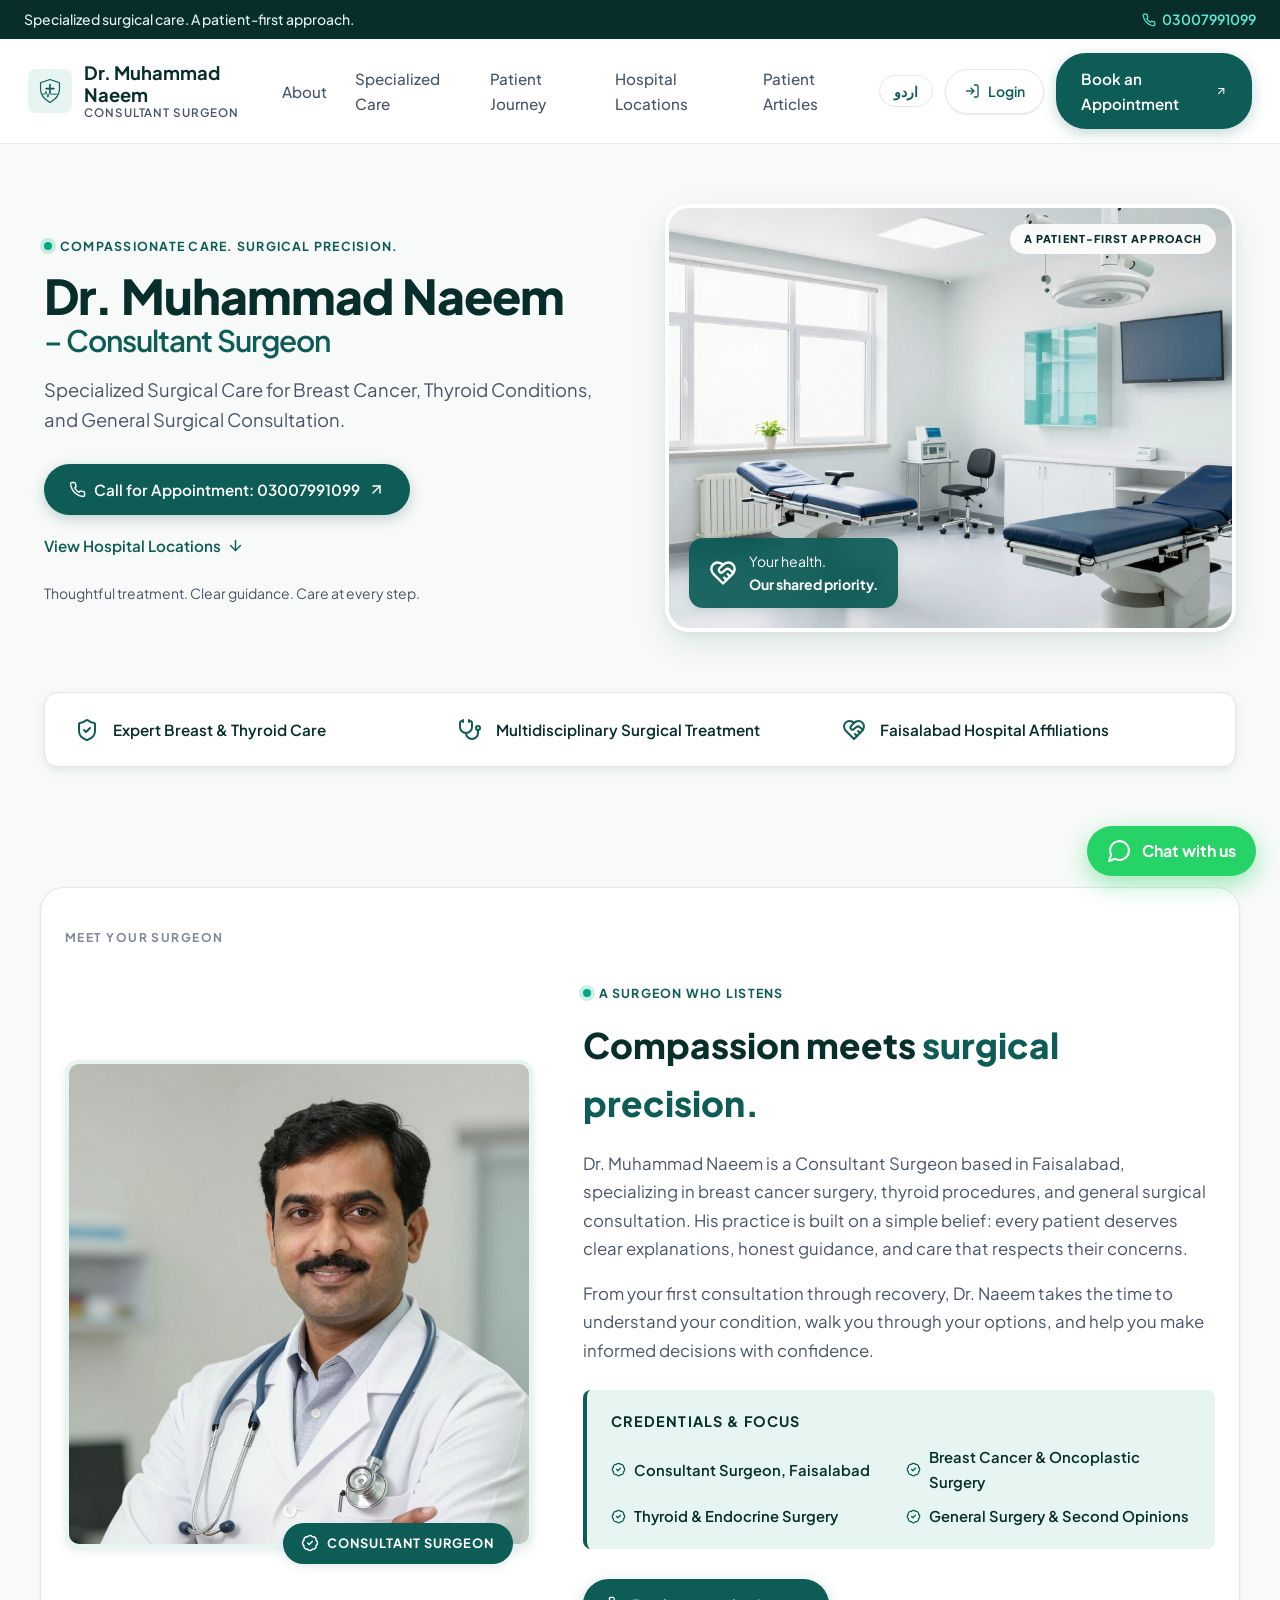
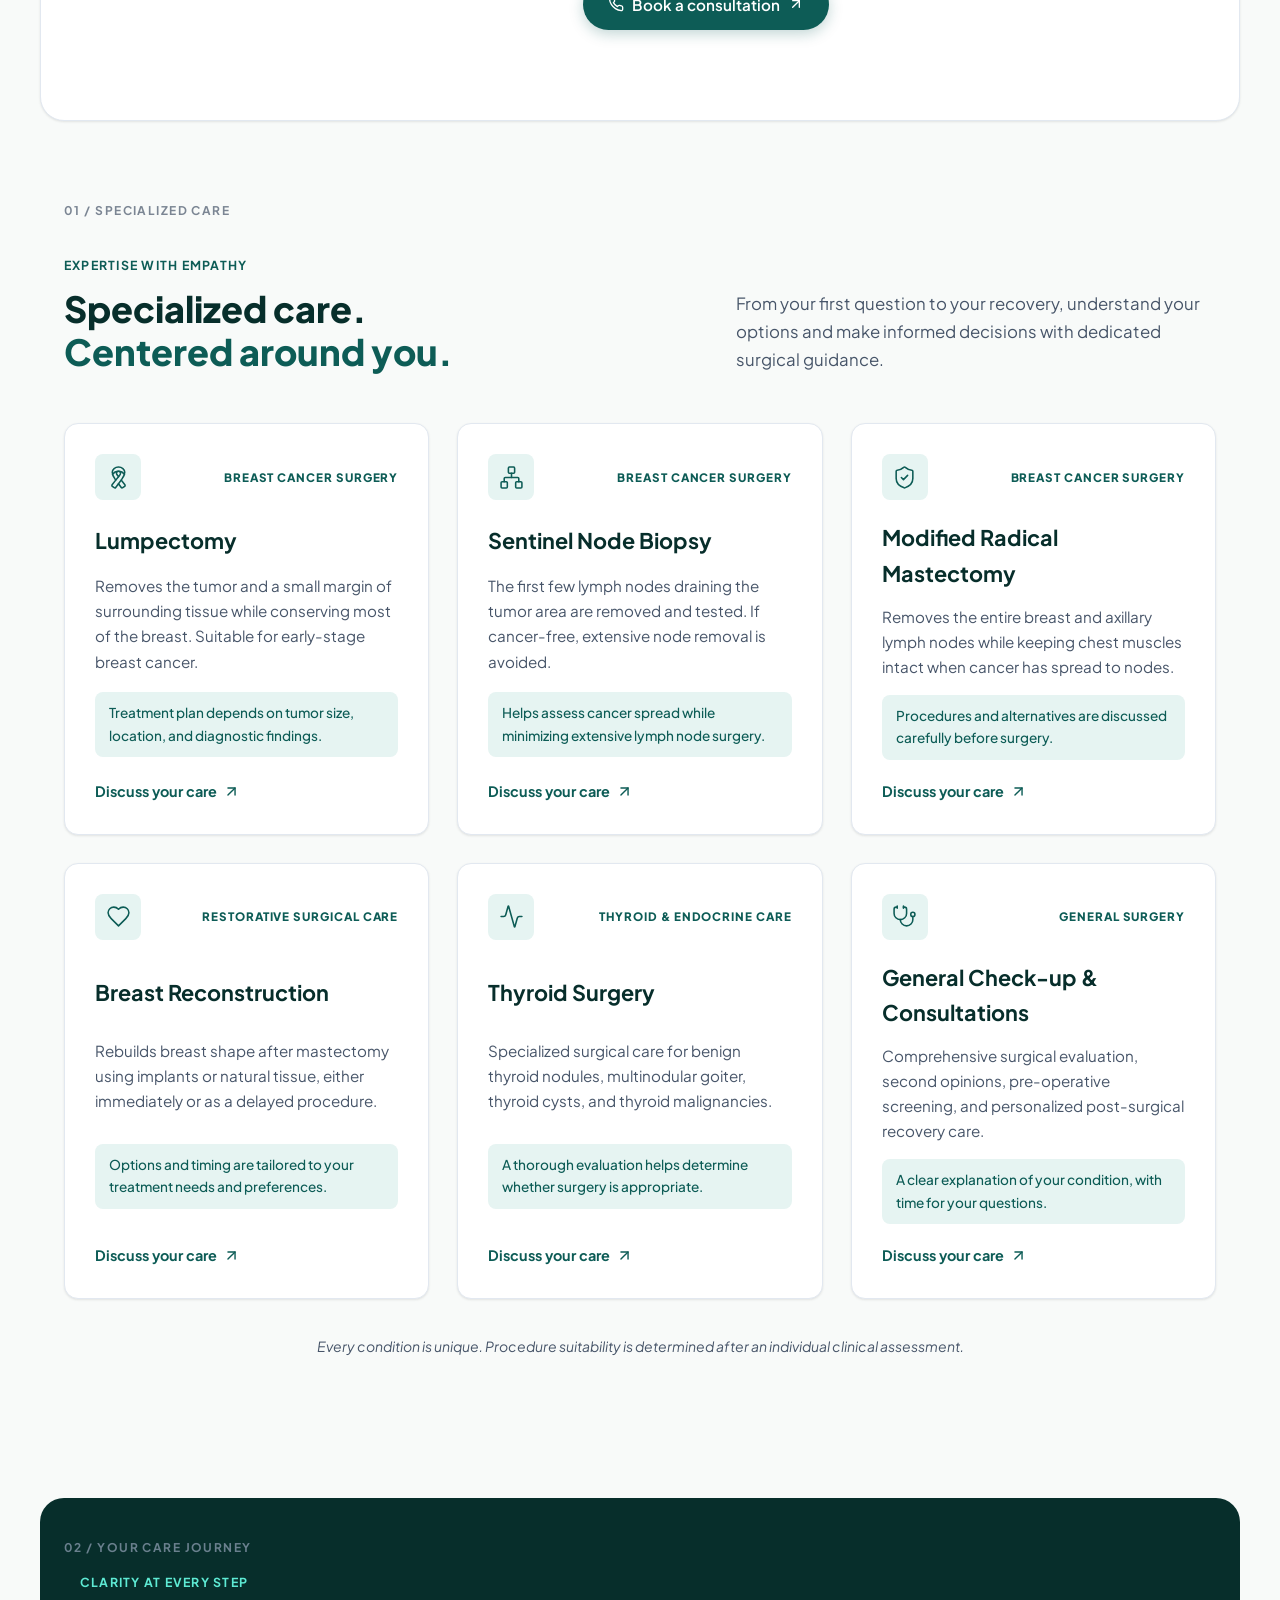
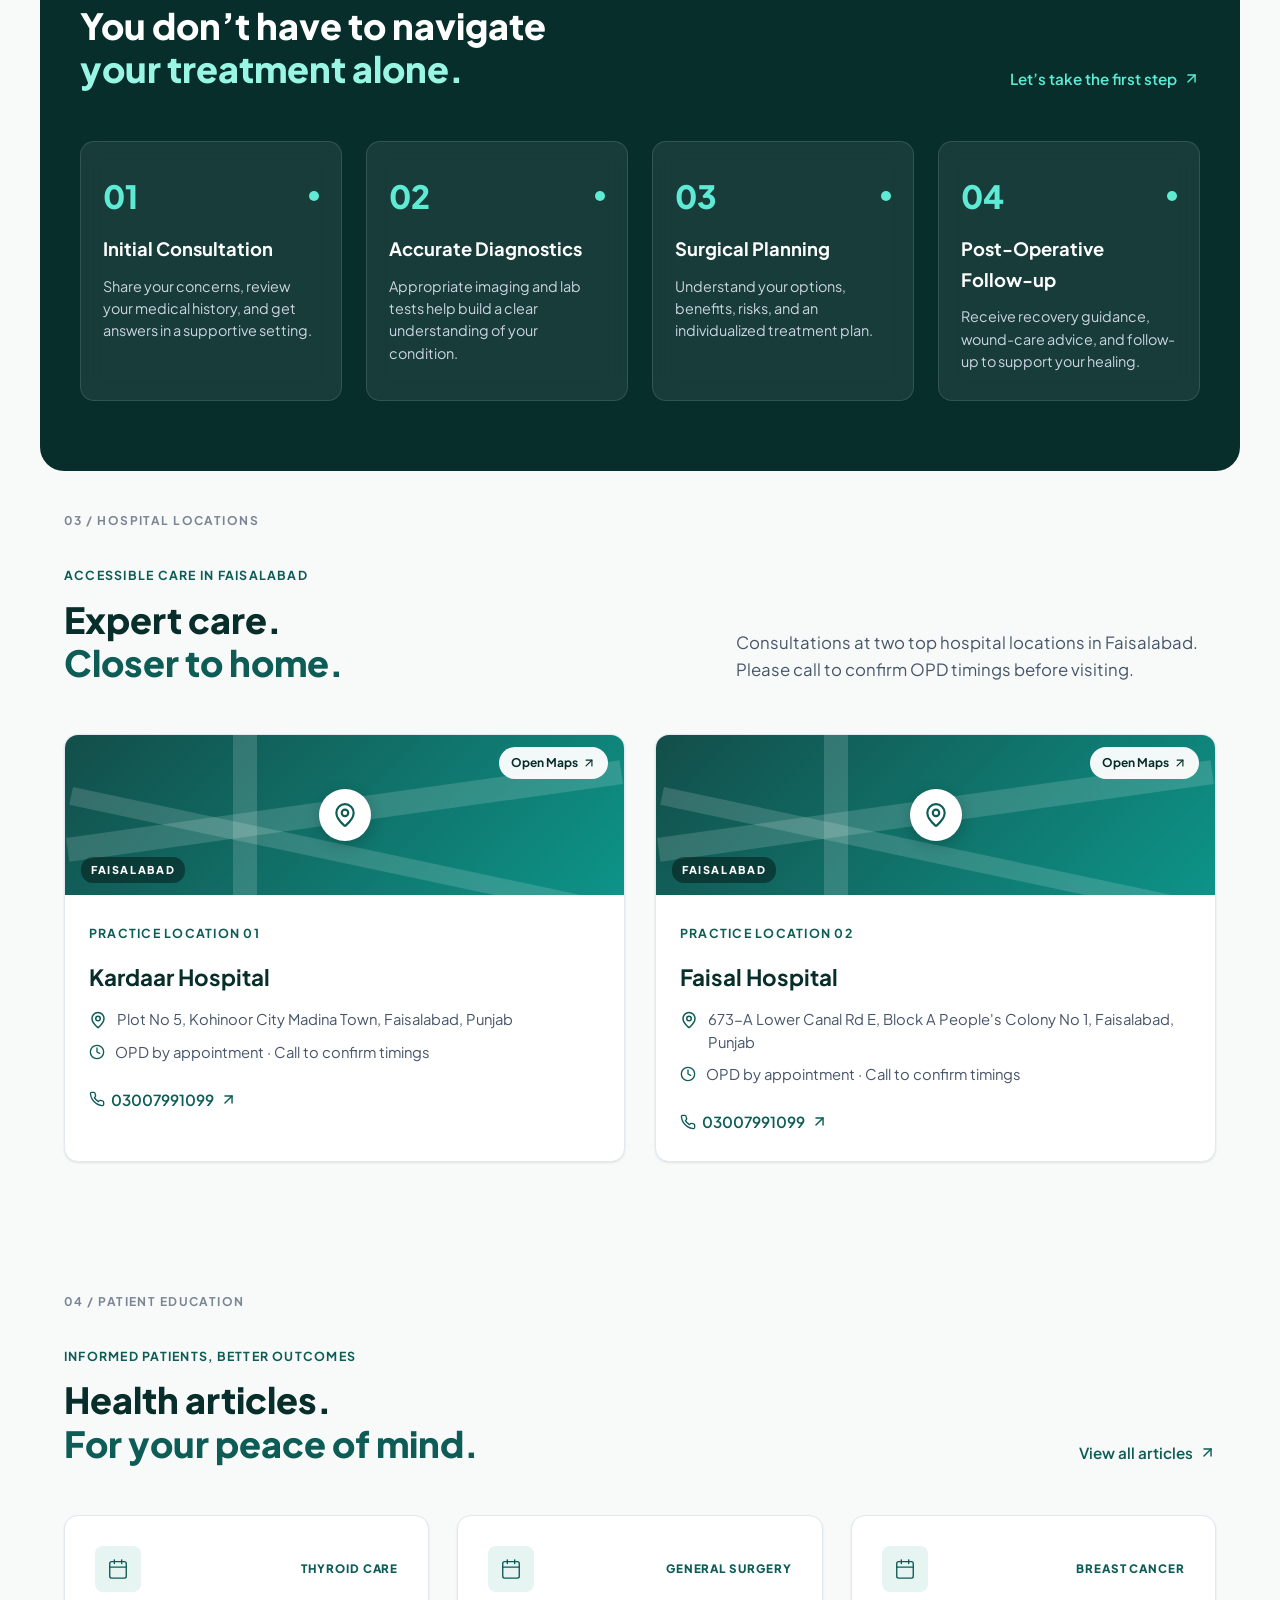
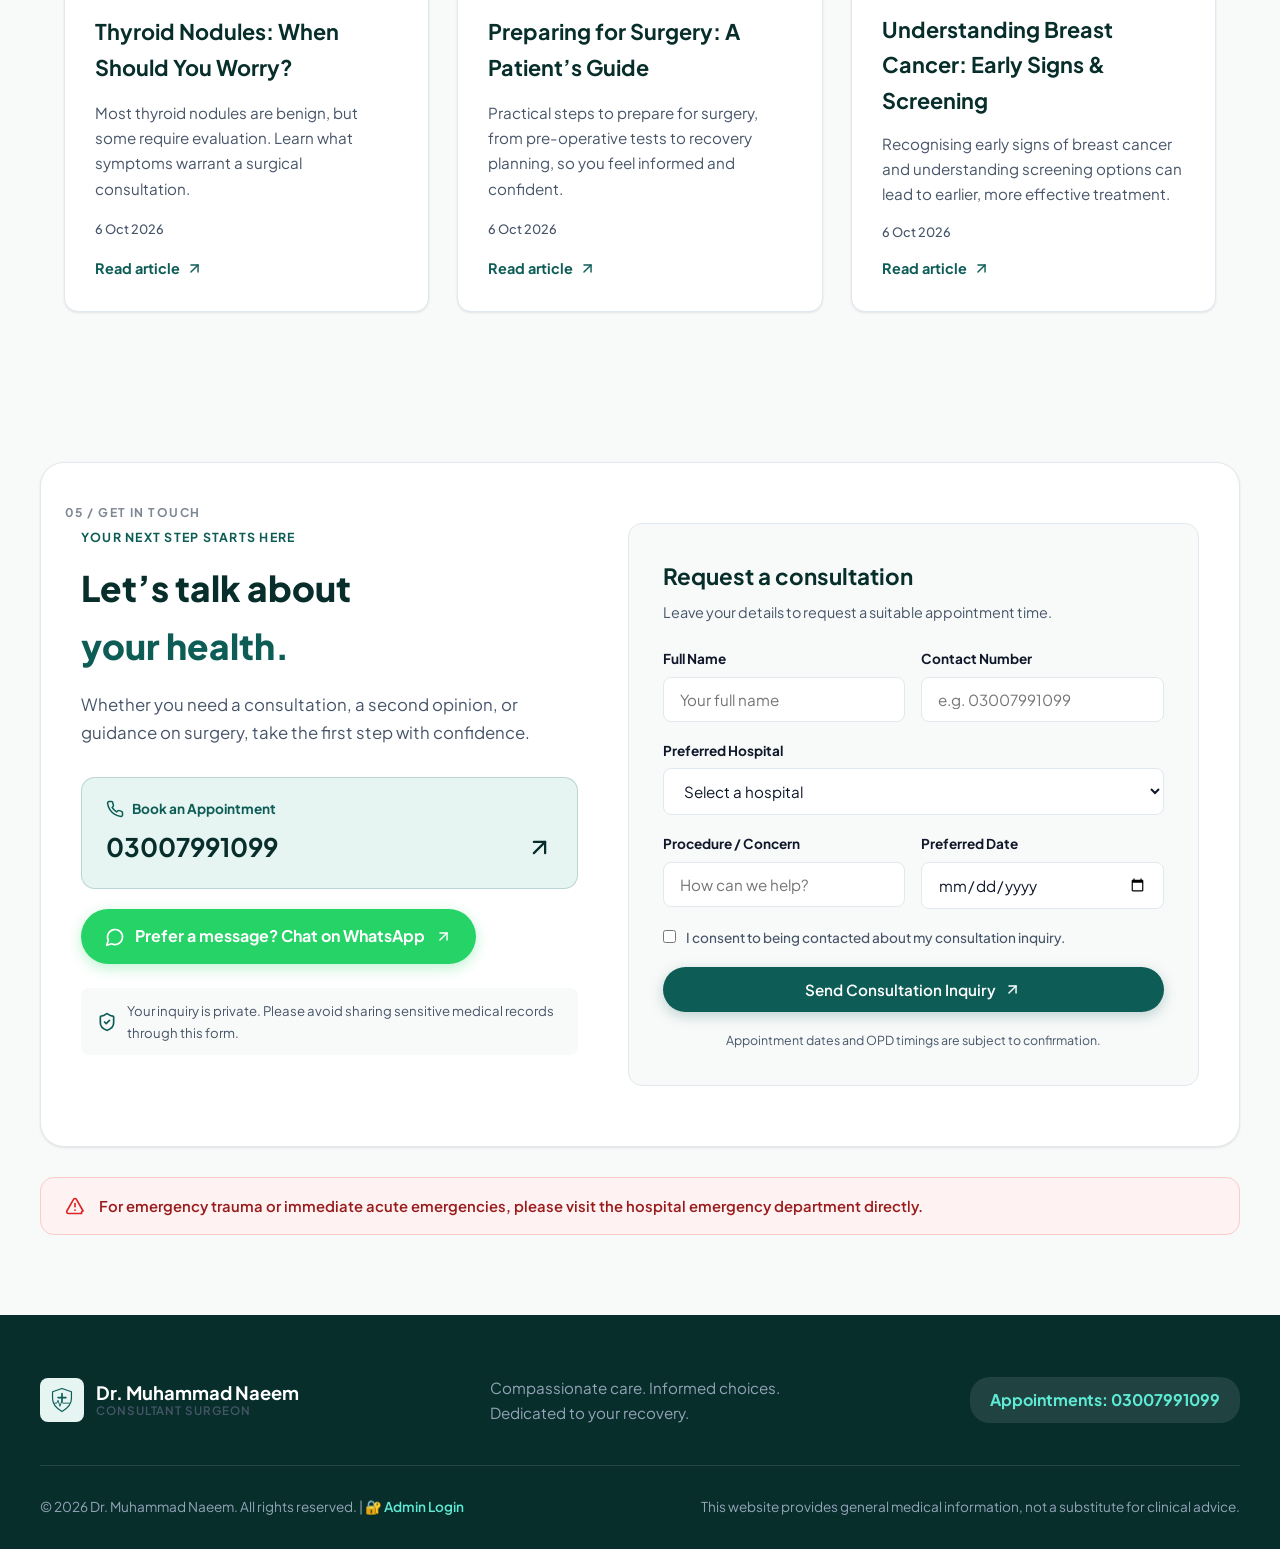
==== index.html @ ea8d602b "Initial commit: Doctor website" ====
<!DOCTYPE html>
<html lang="en" dir="ltr">
<head>
  <meta charset="utf-8" />
  <meta name="viewport" content="width=device-width, initial-scale=1" />
  <title>Dr. Muhammad Naeem | Consultant Surgeon in Faisalabad</title>
  <meta name="description" content="Compassionate breast cancer, thyroid, and general surgical care with Dr. Muhammad Naeem in Faisalabad. Call 03007991099 for appointments at Kardaar Hospital or Faisal Hospital." />
  <meta property="og:title" content="Dr. Muhammad Naeem | Consultant Surgeon in Faisalabad" />
  <meta property="og:description" content="Compassionate breast cancer, thyroid, and general surgical care with Dr. Muhammad Naeem in Faisalabad. Call 03007991099 for appointments at Kardaar Hospital or Faisal Hospital." />
  <meta property="og:type" content="website" />
  <meta property="og:url" content="https://breast-thyroid-general-surgery-795742.hostingersite.com/" />
  <meta property="og:image" content="images/dr-naeem.png" />
  <link rel="canonical" href="https://breast-thyroid-general-surgery-795742.hostingersite.com/" />
  
  <!-- Preconnect Fonts -->
  <link rel="preconnect" href="https://fonts.googleapis.com" />
  <link rel="preconnect" href="https://fonts.gstatic.com" crossorigin />
  <link href="https://fonts.googleapis.com/css2?family=Manrope:wght@400;500;600;700&family=Noto+Nastaliq+Urdu:wght@400;600;700&family=Plus+Jakarta+Sans:wght@400;500;600;700;800&display=swap" rel="stylesheet" />
  
  <link rel="stylesheet" href="styles.css" />
  
  <!-- Schema.org Medical Physician Markup -->
  <script type="application/ld+json">
  {
    "@context": "https://schema.org",
    "@type": "Physician",
    "name": "Dr. Muhammad Naeem",
    "telephone": "+923007991099",
    "medicalSpecialty": "Surgery",
    "address": {
      "@type": "PostalAddress",
      "addressLocality": "Faisalabad",
      "addressRegion": "Punjab",
      "addressCountry": "PK"
    },
    "hospitalAffiliation": [
      {
        "@type": "Hospital",
        "name": "Kardaar Hospital",
        "address": "Plot No 5, Kohinoor City Madina Town, Faisalabad, Punjab"
      },
      {
        "@type": "Hospital",
        "name": "Faisal Hospital",
        "address": "673-A Lower Canal Rd E, Block A People's Colony No 1, Faisalabad, Punjab"
      }
    ]
  }
  </script>
</head>
<body>

  <!-- Top Announcement Line -->
  <div class="topline">
    <span data-en="Specialized surgical care. A patient-first approach." data-ur="خصوصی سرجیکل دیکھ بھال۔ مریض کی پرواہ سب سے پہلے۔">Specialized surgical care. A patient-first approach.</span>
    <a href="tel:+923007991099">
      <svg xmlns="http://www.w3.org/2000/svg" width="14" height="14" viewBox="0 0 24 24" fill="none" stroke="currentColor" stroke-width="2" stroke-linecap="round" stroke-linejoin="round"><path d="M22 16.92v3a2 2 0 0 1-2.18 2 19.79 19.79 0 0 1-8.63-3.07 19.5 19.5 0 0 1-6-6 19.79 19.79 0 0 1-3.07-8.67A2 2 0 0 1 4.11 2h3a2 2 0 0 1 2 1.72 12.84 12.84 0 0 0 .7 2.81 2 2 0 0 1-.45 2.11L8.09 9.91a16 16 0 0 0 6 6l1.27-1.27a2 2 0 0 1 2.11-.45 12.84 12.84 0 0 0 2.81.7A2 2 0 0 1 22 16.92z"></path></svg>
      03007991099
    </a>
  </div>

  <!-- Header & Navigation -->
  <header class="site-header">
    <a class="brand" href="#">
      <span class="brand-mark">
        <svg viewBox="0 0 40 40" fill="none" class="brand-logo" aria-hidden="true" role="presentation">
          <path d="M20 3.5l13.5 4.8v9.7c0 8.5-5.7 14.2-13.5 18.5-7.8-4.3-13.5-10-13.5-18.5V8.3L20 3.5z" stroke="currentColor" stroke-width="1.7" stroke-linejoin="round"></path>
          <path d="M20 11v11M14.5 16.5h11" stroke="currentColor" stroke-width="2.4" stroke-linecap="round"></path>
          <path d="M9 24.5h3.5l1.8-4 2.7 8.5 2.3-6.5 1.5 2h9.7" stroke="currentColor" stroke-width="1.3" stroke-linecap="round" stroke-linejoin="round"></path>
        </svg>
      </span>
      <span class="brand-title">
        Dr. Muhammad Naeem
        <small data-en="CONSULTANT SURGEON" data-ur="کنسلٹنٹ سرجن">CONSULTANT SURGEON</small>
      </span>
    </a>

    <nav class="navigation" aria-label="Main navigation">
      <a href="#about" data-en="About" data-ur="تعارف">About</a>
      <a href="#services" data-en="Specialized Care" data-ur="دیکھ بھال">Specialized Care</a>
      <a href="#journey" data-en="Patient Journey" data-ur="طریقہ علاج">Patient Journey</a>
      <a href="#locations" data-en="Hospital Locations" data-ur="ہسپتال کے پتے">Hospital Locations</a>
      <a href="blog/index.html" data-en="Patient Articles" data-ur="مضامین">Patient Articles</a>
    </nav>

    <div class="header-actions">
      <button class="lang-toggle" id="langToggleBtn" aria-label="Switch language">اردو</button>
      <a href="admin.html" class="button button-secondary" id="mainLoginBtn" style="padding: 10px 18px; font-size: 0.875rem;">
        <svg xmlns="http://www.w3.org/2000/svg" width="16" height="16" viewBox="0 0 24 24" fill="none" stroke="currentColor" stroke-width="2"><path d="M15 3h4a2 2 0 0 1 2 2v14a2 2 0 0 1-2 2h-4"></path><polyline points="10 17 15 12 10 7"></polyline><line x1="15" y1="12" x2="3" y2="12"></line></svg>
        <span data-en="Login" data-ur="لاگ ان">Login</span>
      </a>
      <button class="button" id="headerLogoutBtn" style="display: none; background: #ef4444; color: white; padding: 10px 14px; font-size: 0.85rem; border: none;" title="Logout">
        🚪 <span data-en="Logout" data-ur="لاگ آؤٹ">Logout</span>
      </button>
      <a class="button header-cta" href="#appointment">
        <span data-en="Book an Appointment" data-ur="اپوائنٹمنٹ بک کریں">Book an Appointment</span>
        <svg xmlns="http://www.w3.org/2000/svg" width="16" height="16" viewBox="0 0 24 24" fill="none" stroke="currentColor" stroke-width="2" stroke-linecap="round" stroke-linejoin="round"><path d="M7 7h10v10"></path><path d="M7 17 17 7"></path></svg>
      </a>
      <button class="menu-toggle" id="menuToggle" aria-label="Open menu">
        <svg xmlns="http://www.w3.org/2000/svg" width="24" height="24" viewBox="0 0 24 24" fill="none" stroke="currentColor" stroke-width="2" stroke-linecap="round" stroke-linejoin="round"><line x1="4" x2="20" y1="12" y2="12"></line><line x1="4" x2="20" y1="6" y2="6"></line><line x1="4" x2="20" y1="18" y2="18"></line></svg>
      </button>
    </div>
  </header>

  <!-- Mobile Nav Drawer -->
  <div class="nav-overlay" id="navOverlay"></div>
  <div class="mobile-nav" id="mobileNav">
    <div class="mobile-nav-header">
      <span class="brand-title">Dr. Muhammad Naeem</span>
      <button id="closeNav" style="font-size: 1.5rem; color: var(--dark-text);">&times;</button>
    </div>
    <div class="mobile-nav-links">
      <a href="#about" data-en="About" data-ur="تعارف">About</a>
      <a href="#services" data-en="Specialized Care" data-ur="دیکھ بھال">Specialized Care</a>
      <a href="#journey" data-en="Patient Journey" data-ur="طریقہ علاج">Patient Journey</a>
      <a href="#locations" data-en="Hospital Locations" data-ur="ہسپتال کے پتے">Hospital Locations</a>
      <a href="blog/index.html" data-en="Patient Articles" data-ur="مضامین">Patient Articles</a>
      <a href="#appointment" data-en="Book Appointment" data-ur="اپوائنٹمنٹ بک کریں">Book Appointment</a>
      <a href="admin.html" id="mobileLoginBtn" data-en="🔐 Login Portal" data-ur="🔐 لاگ ان پورٹل" style="color: var(--primary); font-weight: 700;">🔐 Login Portal</a>
      <a href="#" id="mobileLogoutBtn" style="display: none; color: #ef4444; font-weight: 700;" data-en="🚪 Logout" data-ur="🚪 لاگ آؤٹ">🚪 Logout</a>
    </div>
    <div style="margin-top: auto;">
      <button class="lang-toggle" id="mobileLangToggleBtn" style="width: 100%; text-align: center;">اردو</button>
    </div>
  </div>

  <main>
    <!-- Hero Section -->
    <section class="hero">
      <div class="hero-copy">
        <div class="eyebrow">
          <span class="status-dot"></span>
          <span data-en="COMPASSIONATE CARE. SURGICAL PRECISION." data-ur="شفقت پر مبنی دیکھ بھال۔ سرجیکل مہارت۔">COMPASSIONATE CARE. SURGICAL PRECISION.</span>
        </div>
        <h1>
          Dr. Muhammad Naeem
          <span data-en="– Consultant Surgeon" data-ur="– کنسلٹنٹ سرجن">– Consultant Surgeon</span>
        </h1>
        <p class="hero-subtitle" data-en="Specialized Surgical Care for Breast Cancer, Thyroid Conditions, and General Surgical Consultation." data-ur="فیصل آباد میں چھاتی کے کینسر، تھائرائیڈ اور جنرل سرجری کی مخصوص علاج گاہ۔">
          Specialized Surgical Care for Breast Cancer, Thyroid Conditions, and General Surgical Consultation.
        </p>

        <div class="hero-actions">
          <a class="button" href="tel:+923007991099">
            <svg xmlns="http://www.w3.org/2000/svg" width="17" height="17" viewBox="0 0 24 24" fill="none" stroke="currentColor" stroke-width="2" stroke-linecap="round" stroke-linejoin="round"><path d="M22 16.92v3a2 2 0 0 1-2.18 2 19.79 19.79 0 0 1-8.63-3.07 19.5 19.5 0 0 1-6-6 19.79 19.79 0 0 1-3.07-8.67A2 2 0 0 1 4.11 2h3a2 2 0 0 1 2 1.72 12.84 12.84 0 0 0 .7 2.81 2 2 0 0 1-.45 2.11L8.09 9.91a16 16 0 0 0 6 6l1.27-1.27a2 2 0 0 1 2.11-.45 12.84 12.84 0 0 0 2.81.7A2 2 0 0 1 22 16.92z"></path></svg>
            <span data-en="Call for Appointment: 03007991099" data-ur="اپائنٹمنٹ کے لیے کال کریں: 03007991099">Call for Appointment: 03007991099</span>
            <svg xmlns="http://www.w3.org/2000/svg" width="17" height="17" viewBox="0 0 24 24" fill="none" stroke="currentColor" stroke-width="2" stroke-linecap="round" stroke-linejoin="round"><path d="M7 7h10v10"></path><path d="M7 17 17 7"></path></svg>
          </a>
          <a class="text-link" href="#locations">
            <span data-en="View Hospital Locations" data-ur="ہسپتال کے پتے دیکھیں">View Hospital Locations</span>
            <svg xmlns="http://www.w3.org/2000/svg" width="17" height="17" viewBox="0 0 24 24" fill="none" stroke="currentColor" stroke-width="2" stroke-linecap="round" stroke-linejoin="round"><path d="M12 5v14"></path><path d="m19 12-7 7-7-7"></path></svg>
          </a>
        </div>

        <div class="hero-note" data-en="Thoughtful treatment. Clear guidance. Care at every step." data-ur="سوچ سمجھ کر علاج۔ واضح رہنمائی۔ ہر قدم پر دیکھ بھال۔">
          Thoughtful treatment. Clear guidance. Care at every step.
        </div>
      </div>

      <div class="hero-panorama">
        <img src="images/hero.png" alt="Bright, welcoming clinical consultation environment" />
        <div class="image-caption">
          <svg xmlns="http://www.w3.org/2000/svg" width="28" height="28" viewBox="0 0 24 24" fill="none" stroke="currentColor" stroke-width="2" stroke-linecap="round" stroke-linejoin="round"><path d="M19 14c1.49-1.46 3-3.21 3-5.5A5.5 5.5 0 0 0 16.5 3c-1.76 0-3 .5-4.5 2-1.5-1.5-2.74-2-4.5-2A5.5 5.5 0 0 0 2 8.5c0 2.3 1.5 4.05 3 5.5l7 7Z"></path><path d="M12 5 9.04 7.96a2.17 2.17 0 0 0 0 3.08c.82.82 2.13.85 3 .07l2.07-1.9a2.82 2.82 0 0 1 3.79 0l2.96 2.66"></path><path d="m18 15-2-2"></path><path d="m15 18-2-2"></path></svg>
          <div>
            <span data-en="Your health." data-ur="آپ کی صحت۔">Your health.</span><br />
            <strong data-en="Our shared priority." data-ur="ہماری اولین ترجیح۔">Our shared priority.</strong>
          </div>
        </div>
        <span class="photo-label" data-en="A PATIENT-FIRST APPROACH" data-ur="مریض کی پرواہ سب سے پہلے">A PATIENT-FIRST APPROACH</span>
      </div>

      <div class="trust-strip">
        <div>
          <svg xmlns="http://www.w3.org/2000/svg" width="24" height="24" viewBox="0 0 24 24" fill="none" stroke="currentColor" stroke-width="2" stroke-linecap="round" stroke-linejoin="round"><path d="M20 13c0 5-3.5 7.5-7.66 8.95a1 1 0 0 1-.67-.01C7.5 20.5 4 18 4 13V6a1 1 0 0 1 1-1c2 0 4.5-1.2 6.24-2.72a1.17 1.17 0 0 1 1.52 0C14.51 3.81 17 5 19 5a1 1 0 0 1 1 1z"></path><path d="m9 12 2 2 4-4"></path></svg>
          <span data-en="Expert Breast & Thyroid Care" data-ur="چھاتی اور تھائرائیڈ کی سرجری کے ماہر">Expert Breast & Thyroid Care</span>
        </div>
        <div>
          <svg xmlns="http://www.w3.org/2000/svg" width="24" height="24" viewBox="0 0 24 24" fill="none" stroke="currentColor" stroke-width="2" stroke-linecap="round" stroke-linejoin="round"><path d="M11 2v2"></path><path d="M5 2v2"></path><path d="M5 3H4a2 2 0 0 0-2 2v4a6 6 0 0 0 12 0V5a2 2 0 0 0-2-2h-1"></path><path d="M8 15a6 6 0 0 0 12 0v-3"></path><circle cx="20" cy="10" r="2"></circle></svg>
          <span data-en="Multidisciplinary Surgical Treatment" data-ur="جامع سرجیکل علاج">Multidisciplinary Surgical Treatment</span>
        </div>
        <div>
          <svg xmlns="http://www.w3.org/2000/svg" width="24" height="24" viewBox="0 0 24 24" fill="none" stroke="currentColor" stroke-width="2" stroke-linecap="round" stroke-linejoin="round"><path d="M19 14c1.49-1.46 3-3.21 3-5.5A5.5 5.5 0 0 0 16.5 3c-1.76 0-3 .5-4.5 2-1.5-1.5-2.74-2-4.5-2A5.5 5.5 0 0 0 2 8.5c0 2.3 1.5 4.05 3 5.5l7 7Z"></path><path d="M12 5 9.04 7.96a2.17 2.17 0 0 0 0 3.08c.82.82 2.13.85 3 .07l2.07-1.9a2.82 2.82 0 0 1 3.79 0l2.96 2.66"></path><path d="m18 15-2-2"></path><path d="m15 18-2-2"></path></svg>
          <span data-en="Faisalabad Hospital Affiliations" data-ur="فیصل آباد کے معروف ہسپتالوں سے منسلک">Faisalabad Hospital Affiliations</span>
        </div>
      </div>
    </section>

    <!-- About Section -->
    <section class="section about" id="about">
      <span class="edge-label" data-en="MEET YOUR SURGEON" data-ur="آپ کے کنسلٹنٹ سرجن">MEET YOUR SURGEON</span>
      <div class="about-grid">
        <div class="about-photo">
          <div class="about-photo-frame">
            <img src="images/dr-naeem.png" alt="Dr. Muhammad Naeem, Consultant Surgeon in Faisalabad" loading="lazy" />
          </div>
          <div class="about-photo-badge">
            <svg xmlns="http://www.w3.org/2000/svg" width="18" height="18" viewBox="0 0 24 24" fill="none" stroke="currentColor" stroke-width="2" stroke-linecap="round" stroke-linejoin="round"><path d="M3.85 8.62a4 4 0 0 1 4.78-4.77 4 4 0 0 1 6.74 0 4 4 0 0 1 4.78 4.78 4 4 0 0 1 0 6.74 4 4 0 0 1-4.77 4.78 4 4 0 0 1-6.75 0 4 4 0 0 1-4.78-4.77 4 4 0 0 1 0-6.76Z"></path><path d="m9 12 2 2 4-4"></path></svg>
            <span data-en="CONSULTANT SURGEON" data-ur="کنسلٹنٹ سرجن">CONSULTANT SURGEON</span>
          </div>
        </div>

        <div class="about-content">
          <div class="eyebrow">
            <span class="status-dot"></span>
            <span data-en="A SURGEON WHO LISTENS" data-ur="مریض کی بات توجہ سے سننے والے سرجن">A SURGEON WHO LISTENS</span>
          </div>
          <h2 data-en="Compassion meets <span>surgical precision.</span>" data-ur="شفقت اور <span>سرجیکل مہارت کا امتزاج۔</span>">
            Compassion meets <span>surgical precision.</span>
          </h2>
          <p data-en="Dr. Muhammad Naeem is a Consultant Surgeon based in Faisalabad, specializing in breast cancer surgery, thyroid procedures, and general surgical consultation. His practice is built on a simple belief: every patient deserves clear explanations, honest guidance, and care that respects their concerns." data-ur="ڈاکٹر محمد نعیم فیصل آباد کے معروف کنسلٹنٹ سرجن ہیں، جو چھاتی کے کینسر کی سرجری، تھائرائیڈ کی بیماریوں اور جنرل سرجری کے علاج کے ماہر ہیں۔ ان کا مقصد ہر مریض کو مکمل توجہ، ایماندارانہ رہنمائی اور بہترین طبی سہولیات فراہم کرنا ہے۔">
            Dr. Muhammad Naeem is a Consultant Surgeon based in Faisalabad, specializing in breast cancer surgery, thyroid procedures, and general surgical consultation. His practice is built on a simple belief: every patient deserves clear explanations, honest guidance, and care that respects their concerns.
          </p>
          <p data-en="From your first consultation through recovery, Dr. Naeem takes the time to understand your condition, walk you through your options, and help you make informed decisions with confidence." data-ur="پہلے مشورے سے لے کر مکمل صحتیابی تک، ڈاکٹر نعیم آپ کی بیماری کو سمجھنے، آپ کو علاج کے تمام راستے بتانے اور بااعتماد فیصلے کرنے میں مکمل مدد فراہم کرتے ہیں۔">
            From your first consultation through recovery, Dr. Naeem takes the time to understand your condition, walk you through your options, and help you make informed decisions with confidence.
          </p>

          <div class="about-credentials">
            <h3 data-en="Credentials & Focus" data-ur="قابلیت اور مہارت">Credentials & Focus</h3>
            <ul>
              <li>
                <svg xmlns="http://www.w3.org/2000/svg" width="15" height="15" viewBox="0 0 24 24" fill="none" stroke="currentColor" stroke-width="2" stroke-linecap="round" stroke-linejoin="round"><path d="M3.85 8.62a4 4 0 0 1 4.78-4.77 4 4 0 0 1 6.74 0 4 4 0 0 1 4.78 4.78 4 4 0 0 1 0 6.74 4 4 0 0 1-4.77 4.78 4 4 0 0 1-6.75 0 4 4 0 0 1-4.78-4.77 4 4 0 0 1 0-6.76Z"></path><path d="m9 12 2 2 4-4"></path></svg>
                <span data-en="Consultant Surgeon, Faisalabad" data-ur="کنسلٹنٹ سرجن، فیصل آباد">Consultant Surgeon, Faisalabad</span>
              </li>
              <li>
                <svg xmlns="http://www.w3.org/2000/svg" width="15" height="15" viewBox="0 0 24 24" fill="none" stroke="currentColor" stroke-width="2" stroke-linecap="round" stroke-linejoin="round"><path d="M3.85 8.62a4 4 0 0 1 4.78-4.77 4 4 0 0 1 6.74 0 4 4 0 0 1 4.78 4.78 4 4 0 0 1 0 6.74 4 4 0 0 1-4.77 4.78 4 4 0 0 1-6.75 0 4 4 0 0 1-4.78-4.77 4 4 0 0 1 0-6.76Z"></path><path d="m9 12 2 2 4-4"></path></svg>
                <span data-en="Breast Cancer & Oncoplastic Surgery" data-ur="چھاتی کے کینسر اور آنکوپلاسٹک سرجری">Breast Cancer & Oncoplastic Surgery</span>
              </li>
              <li>
                <svg xmlns="http://www.w3.org/2000/svg" width="15" height="15" viewBox="0 0 24 24" fill="none" stroke="currentColor" stroke-width="2" stroke-linecap="round" stroke-linejoin="round"><path d="M3.85 8.62a4 4 0 0 1 4.78-4.77 4 4 0 0 1 6.74 0 4 4 0 0 1 4.78 4.78 4 4 0 0 1 0 6.74 4 4 0 0 1-4.77 4.78 4 4 0 0 1-6.75 0 4 4 0 0 1-4.78-4.77 4 4 0 0 1 0-6.76Z"></path><path d="m9 12 2 2 4-4"></path></svg>
                <span data-en="Thyroid & Endocrine Surgery" data-ur="تھائرائیڈ اور غدود کی سرجری">Thyroid & Endocrine Surgery</span>
              </li>
              <li>
                <svg xmlns="http://www.w3.org/2000/svg" width="15" height="15" viewBox="0 0 24 24" fill="none" stroke="currentColor" stroke-width="2" stroke-linecap="round" stroke-linejoin="round"><path d="M3.85 8.62a4 4 0 0 1 4.78-4.77 4 4 0 0 1 6.74 0 4 4 0 0 1 4.78 4.78 4 4 0 0 1 0 6.74 4 4 0 0 1-4.77 4.78 4 4 0 0 1-6.75 0 4 4 0 0 1-4.78-4.77 4 4 0 0 1 0-6.76Z"></path><path d="m9 12 2 2 4-4"></path></svg>
                <span data-en="General Surgery & Second Opinions" data-ur="جنرل سرجری اور سیکنڈ اوپینین">General Surgery & Second Opinions</span>
              </li>
            </ul>
          </div>

          <div class="about-actions">
            <a class="button" href="tel:+923007991099">
              <svg xmlns="http://www.w3.org/2000/svg" width="16" height="16" viewBox="0 0 24 24" fill="none" stroke="currentColor" stroke-width="2" stroke-linecap="round" stroke-linejoin="round"><path d="M22 16.92v3a2 2 0 0 1-2.18 2 19.79 19.79 0 0 1-8.63-3.07 19.5 19.5 0 0 1-6-6 19.79 19.79 0 0 1-3.07-8.67A2 2 0 0 1 4.11 2h3a2 2 0 0 1 2 1.72 12.84 12.84 0 0 0 .7 2.81 2 2 0 0 1-.45 2.11L8.09 9.91a16 16 0 0 0 6 6l1.27-1.27a2 2 0 0 1 2.11-.45 12.84 12.84 0 0 0 2.81.7A2 2 0 0 1 22 16.92z"></path></svg>
              <span data-en="Book a consultation" data-ur="مشورے کے لیے وقت لیں">Book a consultation</span>
              <svg xmlns="http://www.w3.org/2000/svg" width="16" height="16" viewBox="0 0 24 24" fill="none" stroke="currentColor" stroke-width="2" stroke-linecap="round" stroke-linejoin="round"><path d="M7 7h10v10"></path><path d="M7 17 17 7"></path></svg>
            </a>
          </div>
        </div>
      </div>
    </section>

    <!-- Services / Specialized Care Section -->
    <section class="section services" id="services">
      <span class="edge-label" data-en="01 / SPECIALIZED CARE" data-ur="01 / خصوصی طبی سہولیات">01 / SPECIALIZED CARE</span>
      <div class="section-heading">
        <div>
          <div class="eyebrow" data-en="EXPERTISE WITH EMPATHY" data-ur="ہمدردی کے ساتھ بہترین تجربہ">EXPERTISE WITH EMPATHY</div>
          <h2 data-en="Specialized care.<br/><span>Centered around you.</span>" data-ur="خصوصی علاج۔<br/><span>آپ کی صحت کے لیے۔</span>">
            Specialized care.<br /><span>Centered around you.</span>
          </h2>
        </div>
        <p data-en="From your first question to your recovery, understand your options and make informed decisions with dedicated surgical guidance." data-ur="پہلے سوال سے لے کر صحت یابی تک، ماہرانہ سرجیکل رہنمائی کے ساتھ علاج کے ہر مرحلے کو سمجھیں۔">
          From your first question to your recovery, understand your options and make informed decisions with dedicated surgical guidance.
        </p>
      </div>

      <div class="services-grid">
        <!-- Service 1 -->
        <article class="service-card">
          <div class="service-top">
            <span class="medical-icon">
              <svg xmlns="http://www.w3.org/2000/svg" width="25" height="25" viewBox="0 0 24 24" fill="none" stroke="currentColor" stroke-width="1.5" stroke-linecap="round" stroke-linejoin="round"><path d="M12 11.22C11 9.997 10 9 10 8a2 2 0 0 1 4 0c0 1-.998 2.002-2.01 3.22"></path><path d="m12 18 2.57-3.5"></path><path d="M6.243 9.016a7 7 0 0 1 11.507-.009"></path><path d="M9.35 14.53 12 11.22"></path><path d="M9.35 14.53C7.728 12.246 6 10.221 6 7a6 5 0 0 1 12 0c-.005 3.22-1.778 5.235-3.43 7.5l3.557 4.527a1 1 0 0 1-.203 1.43l-1.894 1.36a1 1 0 0 1-1.384-.215L12 18l-2.679 3.593a1 1 0 0 1-1.39.213l-1.865-1.353a1 1 0 0 1-.203-1.422z"></path></svg>
            </span>
            <span data-en="BREAST CANCER SURGERY" data-ur="چھاتی کے کینسر کی سرجری">BREAST CANCER SURGERY</span>
          </div>
          <h3 data-en="Lumpectomy" data-ur="لمپیکٹمی (گلٹی نکالنا)">Lumpectomy</h3>
          <p data-en="Removes the tumor and a small margin of surrounding tissue while conserving most of the breast. Suitable for early-stage breast cancer." data-ur="چھاتی کو محفوظ رکھتے ہوئے گلٹی اور اس کے گرد موجود ٹشو کو نکالا جاتا ہے۔ یہ ابتدائی مرحلے کے کینسر کے لیے موزوں ہے۔">
            Removes the tumor and a small margin of surrounding tissue while conserving most of the breast. Suitable for early-stage breast cancer.
          </p>
          <div class="service-detail" data-en="Treatment plan depends on tumor size, location, and diagnostic findings." data-ur="علاج کا منصوبہ گلٹی کے سائز، مقام اور رپورٹس کی بنیاد پر طے کیا جاتا ہے۔">
            Treatment plan depends on tumor size, location, and diagnostic findings.
          </div>
          <a href="#appointment">
            <span data-en="Discuss your care" data-ur="تفصیل معلوم کریں">Discuss your care</span>
            <svg xmlns="http://www.w3.org/2000/svg" width="17" height="17" viewBox="0 0 24 24" fill="none" stroke="currentColor" stroke-width="2" stroke-linecap="round" stroke-linejoin="round"><path d="M7 7h10v10"></path><path d="M7 17 17 7"></path></svg>
          </a>
        </article>

        <!-- Service 2 -->
        <article class="service-card">
          <div class="service-top">
            <span class="medical-icon">
              <svg xmlns="http://www.w3.org/2000/svg" width="25" height="25" viewBox="0 0 24 24" fill="none" stroke="currentColor" stroke-width="1.5" stroke-linecap="round" stroke-linejoin="round"><rect x="16" y="16" width="6" height="6" rx="1"></rect><rect x="2" y="16" width="6" height="6" rx="1"></rect><rect x="9" y="2" width="6" height="6" rx="1"></rect><path d="M5 16v-3a1 1 0 0 1 1-1h12a1 1 0 0 1 1 1v3"></path><path d="M12 12V8"></path></svg>
            </span>
            <span data-en="BREAST CANCER SURGERY" data-ur="چھاتی کے کینسر کی سرجری">BREAST CANCER SURGERY</span>
          </div>
          <h3 data-en="Sentinel Node Biopsy" data-ur="سینٹینل لمف نوڈ بائیوپسی">Sentinel Node Biopsy</h3>
          <p data-en="The first few lymph nodes draining the tumor area are removed and tested. If cancer-free, extensive node removal is avoided." data-ur="کینسر کے پھیلاؤ کی جانچ کے لیے ابتدائی لمف نوڈز کا معائنہ کیا جاتا ہے تاکہ اضافی سرجری سے بچا جا سکے۔">
            The first few lymph nodes draining the tumor area are removed and tested. If cancer-free, extensive node removal is avoided.
          </p>
          <div class="service-detail" data-en="Helps assess cancer spread while minimizing extensive lymph node surgery." data-ur="سرجری کی شدت کو کم کرتے ہوئے بیماری کی درست تشخیص میں مدد دیتا ہے۔">
            Helps assess cancer spread while minimizing extensive lymph node surgery.
          </div>
          <a href="#appointment">
            <span data-en="Discuss your care" data-ur="تفصیل معلوم کریں">Discuss your care</span>
            <svg xmlns="http://www.w3.org/2000/svg" width="17" height="17" viewBox="0 0 24 24" fill="none" stroke="currentColor" stroke-width="2" stroke-linecap="round" stroke-linejoin="round"><path d="M7 7h10v10"></path><path d="M7 17 17 7"></path></svg>
          </a>
        </article>

        <!-- Service 3 -->
        <article class="service-card">
          <div class="service-top">
            <span class="medical-icon">
              <svg xmlns="http://www.w3.org/2000/svg" width="25" height="25" viewBox="0 0 24 24" fill="none" stroke="currentColor" stroke-width="1.5" stroke-linecap="round" stroke-linejoin="round"><path d="M20 13c0 5-3.5 7.5-7.66 8.95a1 1 0 0 1-.67-.01C7.5 20.5 4 18 4 13V6a1 1 0 0 1 1-1c2 0 4.5-1.2 6.24-2.72a1.17 1.17 0 0 1 1.52 0C14.51 3.81 17 5 19 5a1 1 0 0 1 1 1z"></path><path d="m9 12 2 2 4-4"></path></svg>
            </span>
            <span data-en="BREAST CANCER SURGERY" data-ur="چھاتی کے کینسر کی سرجری">BREAST CANCER SURGERY</span>
          </div>
          <h3 data-en="Modified Radical Mastectomy" data-ur="موڈیفائیڈ ریڈیکل مسٹیکٹمی">Modified Radical Mastectomy</h3>
          <p data-en="Removes the entire breast and axillary lymph nodes while keeping chest muscles intact when cancer has spread to nodes." data-ur="جب کینسر گدودوں تک پھیل جائے تو سیفت کی خاطر سینے کے پٹھوں کو نقصان پہنچائے بغیر آپریشن کیا جاتا ہے۔">
            Removes the entire breast and axillary lymph nodes while keeping chest muscles intact when cancer has spread to nodes.
          </p>
          <div class="service-detail" data-en="Procedures and alternatives are discussed carefully before surgery." data-ur="سرجری سے قبل متبادل علاج اور طریقہ کار پر تفصیلی گفتگو کی جاتی ہے۔">
            Procedures and alternatives are discussed carefully before surgery.
          </div>
          <a href="#appointment">
            <span data-en="Discuss your care" data-ur="تفصیل معلوم کریں">Discuss your care</span>
            <svg xmlns="http://www.w3.org/2000/svg" width="17" height="17" viewBox="0 0 24 24" fill="none" stroke="currentColor" stroke-width="2" stroke-linecap="round" stroke-linejoin="round"><path d="M7 7h10v10"></path><path d="M7 17 17 7"></path></svg>
          </a>
        </article>

        <!-- Service 4 -->
        <article class="service-card">
          <div class="service-top">
            <span class="medical-icon">
              <svg xmlns="http://www.w3.org/2000/svg" width="25" height="25" viewBox="0 0 24 24" fill="none" stroke="currentColor" stroke-width="1.5" stroke-linecap="round" stroke-linejoin="round"><path d="M19 14c1.49-1.46 3-3.21 3-5.5A5.5 5.5 0 0 0 16.5 3c-1.76 0-3 .5-4.5 2-1.5-1.5-2.74-2-4.5-2A5.5 5.5 0 0 0 2 8.5c0 2.3 1.5 4.05 3 5.5l7 7Z"></path></svg>
            </span>
            <span data-en="RESTORATIVE SURGICAL CARE" data-ur="چھاتی کی بحالی کی سرجری">RESTORATIVE SURGICAL CARE</span>
          </div>
          <h3 data-en="Breast Reconstruction" data-ur="بریسٹ ریکنسٹرکشن (بحالی)">Breast Reconstruction</h3>
          <p data-en="Rebuilds breast shape after mastectomy using implants or natural tissue, either immediately or as a delayed procedure." data-ur="سرجری کے بعد چھاتی کی قدرتی ساخت کو دوبارہ درست کرنے کے لیے جدید طریقہ کار اپنایا جاتا ہے۔">
            Rebuilds breast shape after mastectomy using implants or natural tissue, either immediately or as a delayed procedure.
          </p>
          <div class="service-detail" data-en="Options and timing are tailored to your treatment needs and preferences." data-ur="طریقہ کار مریض کی ترجیحات اور صحت کے مطابق طے کیا جاتا ہے۔">
            Options and timing are tailored to your treatment needs and preferences.
          </div>
          <a href="#appointment">
            <span data-en="Discuss your care" data-ur="تفصیل معلوم کریں">Discuss your care</span>
            <svg xmlns="http://www.w3.org/2000/svg" width="17" height="17" viewBox="0 0 24 24" fill="none" stroke="currentColor" stroke-width="2" stroke-linecap="round" stroke-linejoin="round"><path d="M7 7h10v10"></path><path d="M7 17 17 7"></path></svg>
          </a>
        </article>

        <!-- Service 5 -->
        <article class="service-card">
          <div class="service-top">
            <span class="medical-icon">
              <svg xmlns="http://www.w3.org/2000/svg" width="25" height="25" viewBox="0 0 24 24" fill="none" stroke="currentColor" stroke-width="1.5" stroke-linecap="round" stroke-linejoin="round"><path d="M22 12h-2.48a2 2 0 0 0-1.93 1.46l-2.35 8.36a.25.25 0 0 1-.48 0L9.24 2.18a.25.25 0 0 0-.48 0l-2.35 8.36A2 2 0 0 1 4.49 12H2"></path></svg>
            </span>
            <span data-en="THYROID & ENDOCRINE CARE" data-ur="تھائرائیڈ کا علاج">THYROID & ENDOCRINE CARE</span>
          </div>
          <h3 data-en="Thyroid Surgery" data-ur="تھائرائیڈ (گلہر) کی سرجری">Thyroid Surgery</h3>
          <p data-en="Specialized surgical care for benign thyroid nodules, multinodular goiter, thyroid cysts, and thyroid malignancies." data-ur="تھائرائیڈ کی گلٹیوں، سوئلنگ اور غدود کے ہر قسم کے امراض کا جدید اور محفوظ علاج۔">
            Specialized surgical care for benign thyroid nodules, multinodular goiter, thyroid cysts, and thyroid malignancies.
          </p>
          <div class="service-detail" data-en="A thorough evaluation helps determine whether surgery is appropriate." data-ur="مکمل ٹیسٹوں اور جانچ کے بعد سرجری کا فیصلہ کیا جاتا ہے۔">
            A thorough evaluation helps determine whether surgery is appropriate.
          </div>
          <a href="#appointment">
            <span data-en="Discuss your care" data-ur="تفصیل معلوم کریں">Discuss your care</span>
            <svg xmlns="http://www.w3.org/2000/svg" width="17" height="17" viewBox="0 0 24 24" fill="none" stroke="currentColor" stroke-width="2" stroke-linecap="round" stroke-linejoin="round"><path d="M7 7h10v10"></path><path d="M7 17 17 7"></path></svg>
          </a>
        </article>

        <!-- Service 6 -->
        <article class="service-card">
          <div class="service-top">
            <span class="medical-icon">
              <svg xmlns="http://www.w3.org/2000/svg" width="25" height="25" viewBox="0 0 24 24" fill="none" stroke="currentColor" stroke-width="1.5" stroke-linecap="round" stroke-linejoin="round"><path d="M11 2v2"></path><path d="M5 2v2"></path><path d="M5 3H4a2 2 0 0 0-2 2v4a6 6 0 0 0 12 0V5a2 2 0 0 0-2-2h-1"></path><path d="M8 15a6 6 0 0 0 12 0v-3"></path><circle cx="20" cy="10" r="2"></circle></svg>
            </span>
            <span data-en="GENERAL SURGERY" data-ur="جنرل سرجری">GENERAL SURGERY</span>
          </div>
          <h3 data-en="General Check-up & Consultations" data-ur="جنرل چیک اپ اور مشورہ">General Check-up & Consultations</h3>
          <p data-en="Comprehensive surgical evaluation, second opinions, pre-operative screening, and personalized post-surgical recovery care." data-ur="سرجیکل معائنہ، دوسری رائے (سیکنڈ اوپینین) اور آپریشن کے بعد کی بحالی کی مکمل دیکھ بھال۔">
            Comprehensive surgical evaluation, second opinions, pre-operative screening, and personalized post-surgical recovery care.
          </p>
          <div class="service-detail" data-en="A clear explanation of your condition, with time for your questions." data-ur="بیماری کی واضح وضاحت اور تمام سوالات کے تلی بخش جوابات۔">
            A clear explanation of your condition, with time for your questions.
          </div>
          <a href="#appointment">
            <span data-en="Discuss your care" data-ur="تفصیل معلوم کریں">Discuss your care</span>
            <svg xmlns="http://www.w3.org/2000/svg" width="17" height="17" viewBox="0 0 24 24" fill="none" stroke="currentColor" stroke-width="2" stroke-linecap="round" stroke-linejoin="round"><path d="M7 7h10v10"></path><path d="M7 17 17 7"></path></svg>
          </a>
        </article>
      </div>

      <p class="clinical-note" data-en="Every condition is unique. Procedure suitability is determined after an individual clinical assessment." data-ur="ہر مریض اور بیماری کی نوعیت مختلف ہوتی ہے۔ علاج کا حتمی طریقہ کار معائنے کے بعد طے پاتا ہے۔">
        Every condition is unique. Procedure suitability is determined after an individual clinical assessment.
      </p>
    </section>

    <!-- Care Journey Section -->
    <section class="journey section" id="journey">
      <span class="edge-label" style="color: #94a3b8;" data-en="02 / YOUR CARE JOURNEY" data-ur="02 / علاج کا طریقہ کار">02 / YOUR CARE JOURNEY</span>
      <div class="section-heading">
        <div>
          <div class="eyebrow" data-en="CLARITY AT EVERY STEP" data-ur="ہر قدم پر آسان اور واضح رہنمائی">CLARITY AT EVERY STEP</div>
          <h2 data-en="You don’t have to navigate<br/><span>your treatment alone.</span>" data-ur="علاج کے اس سفر میں<br/><span>ہم آپ کے ساتھ ہیں۔</span>">
            You don’t have to navigate<br /><span>your treatment alone.</span>
          </h2>
        </div>
        <a class="text-link" href="#appointment">
          <span data-en="Let’s take the first step" data-ur="پہلا قدم اٹھائیں">Let’s take the first step</span>
          <svg xmlns="http://www.w3.org/2000/svg" width="17" height="17" viewBox="0 0 24 24" fill="none" stroke="currentColor" stroke-width="2" stroke-linecap="round" stroke-linejoin="round"><path d="M7 7h10v10"></path><path d="M7 17 17 7"></path></svg>
        </a>
      </div>

      <div class="journey-steps">
        <article>
          <div class="step-number">01 <span></span></div>
          <h3 data-en="Initial Consultation" data-ur="ابتدائی مشورہ">Initial Consultation</h3>
          <p data-en="Share your concerns, review your medical history, and get answers in a supportive setting." data-ur="اپنی تکالیف اور پرانی میڈیکل ہسٹری ڈاکٹر کے ساتھ پرسکون ماحول میں شیئر کریں۔">
            Share your concerns, review your medical history, and get answers in a supportive setting.
          </p>
        </article>

        <article>
          <div class="step-number">02 <span></span></div>
          <h3 data-en="Accurate Diagnostics" data-ur="درست تشخیص">Accurate Diagnostics</h3>
          <p data-en="Appropriate imaging and lab tests help build a clear understanding of your condition." data-ur="جدید ٹیسٹوں اور الٹراساؤنڈ رپورٹس کے ذریعے بیماری کی درست تشخیص۔">
            Appropriate imaging and lab tests help build a clear understanding of your condition.
          </p>
        </article>

        <article>
          <div class="step-number">03 <span></span></div>
          <h3 data-en="Surgical Planning" data-ur="سرجری کا منصوبہ">Surgical Planning</h3>
          <p data-en="Understand your options, benefits, risks, and an individualized treatment plan." data-ur="علاج کے ممکنہ طریقوں، فائدے اور منصوبہ بندی پر تفصیلی بات چیت۔">
            Understand your options, benefits, risks, and an individualized treatment plan.
          </p>
        </article>

        <article>
          <div class="step-number">04 <span></span></div>
          <h3 data-en="Post-Operative Follow-up" data-ur="آپریشن کے بعد دیکھ بھال">Post-Operative Follow-up</h3>
          <p data-en="Receive recovery guidance, wound-care advice, and follow-up to support your healing." data-ur="مکمل صحتیابی تک زخم کی دیکھ بھال اور وقتاً فوقتاً معائنے کی سہولت۔">
            Receive recovery guidance, wound-care advice, and follow-up to support your healing.
          </p>
        </article>
      </div>
    </section>

    <!-- Hospital Locations Section -->
    <section class="section locations" id="locations">
      <span class="edge-label" data-en="03 / HOSPITAL LOCATIONS" data-ur="03 / ہسپتال کے پتے">03 / HOSPITAL LOCATIONS</span>
      <div class="section-heading">
        <div>
          <div class="eyebrow" data-en="ACCESSIBLE CARE IN FAISALABAD" data-ur="فیصل آباد میں آسان رسائی">ACCESSIBLE CARE IN FAISALABAD</div>
          <h2 data-en="Expert care.<br/><span>Closer to home.</span>" data-ur="ماہرانہ دیکھ بھال۔<br/><span>آپ کے قریب۔</span>">
            Expert care.<br /><span>Closer to home.</span>
          </h2>
        </div>
        <p data-en="Consultations at two top hospital locations in Faisalabad. Please call to confirm OPD timings before visiting." data-ur="فیصل آباد کے دو معروف ہسپتالوں میں سہولت میسر ہے۔ تشریف لانے سے پہلے فون پر وقت ضرور کنفرم کریں۔">
          Consultations at two top hospital locations in Faisalabad. Please call to confirm OPD timings before visiting.
        </p>
      </div>

      <div class="locations-grid">
        <!-- Location 1 -->
        <article class="location-card">
          <div class="map-placeholder">
            <div class="map-road road-one"></div>
            <div class="map-road road-two"></div>
            <div class="map-road road-three"></div>
            <span class="map-marker">
              <svg xmlns="http://www.w3.org/2000/svg" width="26" height="26" viewBox="0 0 24 24" fill="none" stroke="currentColor" stroke-width="2" stroke-linecap="round" stroke-linejoin="round"><path d="M20 10c0 4.993-5.539 10.193-7.399 11.799a1 1 0 0 1-1.202 0C9.539 20.193 4 14.993 4 10a8 8 0 0 1 16 0"></path><circle cx="12" cy="10" r="3"></circle></svg>
            </span>
            <span class="map-city">FAISALABAD</span>
            <a href="https://www.google.com/maps/search/?api=1&query=Kardaar+Hospital+Kohinoor+City+Faisalabad" target="_blank" rel="noreferrer">
              <span data-en="Open Maps" data-ur="گوگل میپس کھولیں">Open Maps</span>
              <svg xmlns="http://www.w3.org/2000/svg" width="14" height="14" viewBox="0 0 24 24" fill="none" stroke="currentColor" stroke-width="2" stroke-linecap="round" stroke-linejoin="round"><path d="M7 7h10v10"></path><path d="M7 17 17 7"></path></svg>
            </a>
          </div>
          <div class="location-content">
            <span class="eyebrow" data-en="PRACTICE LOCATION 01" data-ur="کلینک کا پتہ 01">PRACTICE LOCATION 01</span>
            <h3 data-en="Kardaar Hospital" data-ur="کردھار ہسپتال">Kardaar Hospital</h3>
            <p class="address">
              <svg xmlns="http://www.w3.org/2000/svg" width="18" height="18" viewBox="0 0 24 24" fill="none" stroke="currentColor" stroke-width="2" stroke-linecap="round" stroke-linejoin="round"><path d="M20 10c0 4.993-5.539 10.193-7.399 11.799a1 1 0 0 1-1.202 0C9.539 20.193 4 14.993 4 10a8 8 0 0 1 16 0"></path><circle cx="12" cy="10" r="3"></circle></svg>
              Plot No 5, Kohinoor City Madina Town, Faisalabad, Punjab
            </p>
            <p class="opd">
              <svg xmlns="http://www.w3.org/2000/svg" width="16" height="16" viewBox="0 0 24 24" fill="none" stroke="currentColor" stroke-width="2" stroke-linecap="round" stroke-linejoin="round"><circle cx="12" cy="12" r="10"></circle><polyline points="12 6 12 12 16 14"></polyline></svg>
              <span data-en="OPD by appointment · Call to confirm timings" data-ur="او پی ڈی وقت کے مطابق · تصدیق کے لیے کال کریں">OPD by appointment · Call to confirm timings</span>
            </p>
            <a class="text-link" href="tel:+923007991099">
              <svg xmlns="http://www.w3.org/2000/svg" width="16" height="16" viewBox="0 0 24 24" fill="none" stroke="currentColor" stroke-width="2" stroke-linecap="round" stroke-linejoin="round"><path d="M22 16.92v3a2 2 0 0 1-2.18 2 19.79 19.79 0 0 1-8.63-3.07 19.5 19.5 0 0 1-6-6 19.79 19.79 0 0 1-3.07-8.67A2 2 0 0 1 4.11 2h3a2 2 0 0 1 2 1.72 12.84 12.84 0 0 0 .7 2.81 2 2 0 0 1-.45 2.11L8.09 9.91a16 16 0 0 0 6 6l1.27-1.27a2 2 0 0 1 2.11-.45 12.84 12.84 0 0 0 2.81.7A2 2 0 0 1 22 16.92z"></path></svg>
              03007991099
              <svg xmlns="http://www.w3.org/2000/svg" width="17" height="17" viewBox="0 0 24 24" fill="none" stroke="currentColor" stroke-width="2" stroke-linecap="round" stroke-linejoin="round"><path d="M7 7h10v10"></path><path d="M7 17 17 7"></path></svg>
            </a>
          </div>
        </article>

        <!-- Location 2 -->
        <article class="location-card">
          <div class="map-placeholder">
            <div class="map-road road-one"></div>
            <div class="map-road road-two"></div>
            <div class="map-road road-three"></div>
            <span class="map-marker">
              <svg xmlns="http://www.w3.org/2000/svg" width="26" height="26" viewBox="0 0 24 24" fill="none" stroke="currentColor" stroke-width="2" stroke-linecap="round" stroke-linejoin="round"><path d="M20 10c0 4.993-5.539 10.193-7.399 11.799a1 1 0 0 1-1.202 0C9.539 20.193 4 14.993 4 10a8 8 0 0 1 16 0"></path><circle cx="12" cy="10" r="3"></circle></svg>
            </span>
            <span class="map-city">FAISALABAD</span>
            <a href="https://www.google.com/maps/search/?api=1&query=Faisal+Hospital+Lower+Canal+Road+Faisalabad" target="_blank" rel="noreferrer">
              <span data-en="Open Maps" data-ur="گوگل میپس کھولیں">Open Maps</span>
              <svg xmlns="http://www.w3.org/2000/svg" width="14" height="14" viewBox="0 0 24 24" fill="none" stroke="currentColor" stroke-width="2" stroke-linecap="round" stroke-linejoin="round"><path d="M7 7h10v10"></path><path d="M7 17 17 7"></path></svg>
            </a>
          </div>
          <div class="location-content">
            <span class="eyebrow" data-en="PRACTICE LOCATION 02" data-ur="کلینک کا پتہ 02">PRACTICE LOCATION 02</span>
            <h3 data-en="Faisal Hospital" data-ur="فیصل ہسپتال">Faisal Hospital</h3>
            <p class="address">
              <svg xmlns="http://www.w3.org/2000/svg" width="18" height="18" viewBox="0 0 24 24" fill="none" stroke="currentColor" stroke-width="2" stroke-linecap="round" stroke-linejoin="round"><path d="M20 10c0 4.993-5.539 10.193-7.399 11.799a1 1 0 0 1-1.202 0C9.539 20.193 4 14.993 4 10a8 8 0 0 1 16 0"></path><circle cx="12" cy="10" r="3"></circle></svg>
              673-A Lower Canal Rd E, Block A People's Colony No 1, Faisalabad, Punjab
            </p>
            <p class="opd">
              <svg xmlns="http://www.w3.org/2000/svg" width="16" height="16" viewBox="0 0 24 24" fill="none" stroke="currentColor" stroke-width="2" stroke-linecap="round" stroke-linejoin="round"><circle cx="12" cy="12" r="10"></circle><polyline points="12 6 12 12 16 14"></polyline></svg>
              <span data-en="OPD by appointment · Call to confirm timings" data-ur="او پی ڈی وقت کے مطابق · تصدیق کے لیے کال کریں">OPD by appointment · Call to confirm timings</span>
            </p>
            <a class="text-link" href="tel:+923007991099">
              <svg xmlns="http://www.w3.org/2000/svg" width="16" height="16" viewBox="0 0 24 24" fill="none" stroke="currentColor" stroke-width="2" stroke-linecap="round" stroke-linejoin="round"><path d="M22 16.92v3a2 2 0 0 1-2.18 2 19.79 19.79 0 0 1-8.63-3.07 19.5 19.5 0 0 1-6-6 19.79 19.79 0 0 1-3.07-8.67A2 2 0 0 1 4.11 2h3a2 2 0 0 1 2 1.72 12.84 12.84 0 0 0 .7 2.81 2 2 0 0 1-.45 2.11L8.09 9.91a16 16 0 0 0 6 6l1.27-1.27a2 2 0 0 1 2.11-.45 12.84 12.84 0 0 0 2.81.7A2 2 0 0 1 22 16.92z"></path></svg>
              03007991099
              <svg xmlns="http://www.w3.org/2000/svg" width="17" height="17" viewBox="0 0 24 24" fill="none" stroke="currentColor" stroke-width="2" stroke-linecap="round" stroke-linejoin="round"><path d="M7 7h10v10"></path><path d="M7 17 17 7"></path></svg>
            </a>
          </div>
        </article>
      </div>
    </section>

    <!-- Patient Education / Blog Articles Section -->
    <section class="section articles" id="blog">
      <span class="edge-label" data-en="04 / PATIENT EDUCATION" data-ur="04 / مریضوں کی معلومات">04 / PATIENT EDUCATION</span>
      <div class="section-heading">
        <div>
          <div class="eyebrow" data-en="INFORMED PATIENTS, BETTER OUTCOMES" data-ur="آگاہی سے بہتر صحت کے نتائج">INFORMED PATIENTS, BETTER OUTCOMES</div>
          <h2 data-en="Health articles.<br/><span>For your peace of mind.</span>" data-ur="طبی مضامین۔<br/><span>آپ کے اطمینان کے لیے۔</span>">
            Health articles.<br /><span>For your peace of mind.</span>
          </h2>
        </div>
        <a class="text-link" href="blog/index.html">
          <span data-en="View all articles" data-ur="تمام مضامین دیکھیں">View all articles</span>
          <svg xmlns="http://www.w3.org/2000/svg" width="17" height="17" viewBox="0 0 24 24" fill="none" stroke="currentColor" stroke-width="2" stroke-linecap="round" stroke-linejoin="round"><path d="M7 7h10v10"></path><path d="M7 17 17 7"></path></svg>
        </a>
      </div>

      <div class="services-grid">
        <!-- Article 1 -->
        <article class="service-card article-card">
          <div class="service-top">
            <span class="medical-icon">
              <svg xmlns="http://www.w3.org/2000/svg" width="22" height="22" viewBox="0 0 24 24" fill="none" stroke="currentColor" stroke-width="1.5" stroke-linecap="round" stroke-linejoin="round"><path d="M8 2v4"></path><path d="M16 2v4"></path><rect width="18" height="18" x="3" y="4" rx="2"></rect><path d="M3 10h18"></path></svg>
            </span>
            <span data-en="Thyroid Care" data-ur="تھائرائیڈ کی دیکھ بھال">Thyroid Care</span>
          </div>
          <h3 data-en="Thyroid Nodules: When Should You Worry?" data-ur="تھائیرائیڈ کی گلٹیاں: آپ کو کب فکر مند ہونا چاہیے؟">Thyroid Nodules: When Should You Worry?</h3>
          <p data-en="Most thyroid nodules are benign, but some require evaluation. Learn what symptoms warrant a surgical consultation." data-ur="زیادہ تر گلٹیاں بے ضرر ہوتی ہیں لیکن کچھ کا معائنہ ضروری ہے۔ علامات کے بارے میں پڑھیے۔">
            Most thyroid nodules are benign, but some require evaluation. Learn what symptoms warrant a surgical consultation.
          </p>
          <div class="article-date">6 Oct 2026</div>
          <a href="blog/thyroid-nodules-when-to-worry.html" data-article="thyroid-nodules">
            <span data-en="Read article" data-ur="مضمون پڑھیں">Read article</span>
            <svg xmlns="http://www.w3.org/2000/svg" width="17" height="17" viewBox="0 0 24 24" fill="none" stroke="currentColor" stroke-width="2" stroke-linecap="round" stroke-linejoin="round"><path d="M7 7h10v10"></path><path d="M7 17 17 7"></path></svg>
          </a>
        </article>

        <!-- Article 2 -->
        <article class="service-card article-card">
          <div class="service-top">
            <span class="medical-icon">
              <svg xmlns="http://www.w3.org/2000/svg" width="22" height="22" viewBox="0 0 24 24" fill="none" stroke="currentColor" stroke-width="1.5" stroke-linecap="round" stroke-linejoin="round"><path d="M8 2v4"></path><path d="M16 2v4"></path><rect width="18" height="18" x="3" y="4" rx="2"></rect><path d="M3 10h18"></path></svg>
            </span>
            <span data-en="General Surgery" data-ur="جنرل سرجری">General Surgery</span>
          </div>
          <h3 data-en="Preparing for Surgery: A Patient’s Guide" data-ur="سرجری کی تیاری: مریضوں کے لیے رہنمائی">Preparing for Surgery: A Patient’s Guide</h3>
          <p data-en="Practical steps to prepare for surgery, from pre-operative tests to recovery planning, so you feel informed and confident." data-ur="سرجری سے پہلے ٹیسٹوں سے لے کر آپریشن کے بعد کی پرہیز کے متعلق مکمل معلومات۔">
            Practical steps to prepare for surgery, from pre-operative tests to recovery planning, so you feel informed and confident.
          </p>
          <div class="article-date">6 Oct 2026</div>
          <a href="blog/preparing-for-surgery-patients-guide.html" data-article="preparing-for-surgery">
            <span data-en="Read article" data-ur="مضمون پڑھیں">Read article</span>
            <svg xmlns="http://www.w3.org/2000/svg" width="17" height="17" viewBox="0 0 24 24" fill="none" stroke="currentColor" stroke-width="2" stroke-linecap="round" stroke-linejoin="round"><path d="M7 7h10v10"></path><path d="M7 17 17 7"></path></svg>
          </a>
        </article>

        <!-- Article 3 -->
        <article class="service-card article-card">
          <div class="service-top">
            <span class="medical-icon">
              <svg xmlns="http://www.w3.org/2000/svg" width="22" height="22" viewBox="0 0 24 24" fill="none" stroke="currentColor" stroke-width="1.5" stroke-linecap="round" stroke-linejoin="round"><path d="M8 2v4"></path><path d="M16 2v4"></path><rect width="18" height="18" x="3" y="4" rx="2"></rect><path d="M3 10h18"></path></svg>
            </span>
            <span data-en="Breast Cancer" data-ur="چھاتی کا کینسر">Breast Cancer</span>
          </div>
          <h3 data-en="Understanding Breast Cancer: Early Signs & Screening" data-ur="چھاتی کا کینسر: ابتدائی علامات اور ٹیسٹ">Understanding Breast Cancer: Early Signs & Screening</h3>
          <p data-en="Recognising early signs of breast cancer and understanding screening options can lead to earlier, more effective treatment." data-ur="ابتدائی علامات کی پہچان اور بروقت معائنہ کی اہمیت کے متعلق آگاہی۔">
            Recognising early signs of breast cancer and understanding screening options can lead to earlier, more effective treatment.
          </p>
          <div class="article-date">6 Oct 2026</div>
          <a href="blog/understanding-breast-cancer-early-signs.html" data-article="breast-cancer-early-signs">
            <span data-en="Read article" data-ur="مضمون پڑھیں">Read article</span>
            <svg xmlns="http://www.w3.org/2000/svg" width="17" height="17" viewBox="0 0 24 24" fill="none" stroke="currentColor" stroke-width="2" stroke-linecap="round" stroke-linejoin="round"><path d="M7 7h10v10"></path><path d="M7 17 17 7"></path></svg>
          </a>
        </article>
      </div>
    </section>

    <!-- Appointment & Consultation Section -->
    <section class="section contact" id="appointment">
      <span class="edge-label" data-en="05 / GET IN TOUCH" data-ur="05 / رابطہ کریں">05 / GET IN TOUCH</span>
      <div class="contact-copy">
        <div class="eyebrow" data-en="YOUR NEXT STEP STARTS HERE" data-ur="صحت کی طرف پہلا قدم">YOUR NEXT STEP STARTS HERE</div>
        <h2 data-en="Let’s talk about<br/><span>your health.</span>" data-ur="آئیے بات کرتے ہیں<br/><span>آپ کی صحت کی۔</span>">
          Let’s talk about<br /><span>your health.</span>
        </h2>
        <p data-en="Whether you need a consultation, a second opinion, or guidance on surgery, take the first step with confidence." data-ur="چاہے آپ کو سرجری کے لیے مشورہ چاہیے یا سیکنڈ اوپینین، اعتماد کے ساتھ بلا جھجھک رابطہ کریں۔">
          Whether you need a consultation, a second opinion, or guidance on surgery, take the first step with confidence.
        </p>

        <a class="phone-banner" href="tel:+923007991099">
          <span>
            <svg xmlns="http://www.w3.org/2000/svg" width="18" height="18" viewBox="0 0 24 24" fill="none" stroke="currentColor" stroke-width="2" stroke-linecap="round" stroke-linejoin="round"><path d="M22 16.92v3a2 2 0 0 1-2.18 2 19.79 19.79 0 0 1-8.63-3.07 19.5 19.5 0 0 1-6-6 19.79 19.79 0 0 1-3.07-8.67A2 2 0 0 1 4.11 2h3a2 2 0 0 1 2 1.72 12.84 12.84 0 0 0 .7 2.81 2 2 0 0 1-.45 2.11L8.09 9.91a16 16 0 0 0 6 6l1.27-1.27a2 2 0 0 1 2.11-.45 12.84 12.84 0 0 0 2.81.7A2 2 0 0 1 22 16.92z"></path></svg>
            <span data-en="Book an Appointment" data-ur="اپائنٹمنٹ لیں">Book an Appointment</span>
          </span>
          <strong>
            03007991099
            <svg xmlns="http://www.w3.org/2000/svg" width="27" height="27" viewBox="0 0 24 24" fill="none" stroke="currentColor" stroke-width="2" stroke-linecap="round" stroke-linejoin="round"><path d="M7 7h10v10"></path><path d="M7 17 17 7"></path></svg>
          </strong>
        </a>

        <a class="whatsapp-link" href="https://wa.me/923007991099" target="_blank" rel="noreferrer">
          <svg xmlns="http://www.w3.org/2000/svg" width="20" height="20" viewBox="0 0 24 24" fill="none" stroke="currentColor" stroke-width="2" stroke-linecap="round" stroke-linejoin="round"><path d="M7.9 20A9 9 0 1 0 4 16.1L2 22Z"></path></svg>
          <span data-en="Prefer a message? Chat on WhatsApp" data-ur="واٹس ایپ پر میسج کریں">Prefer a message? Chat on WhatsApp</span>
          <svg xmlns="http://www.w3.org/2000/svg" width="17" height="17" viewBox="0 0 24 24" fill="none" stroke="currentColor" stroke-width="2" stroke-linecap="round" stroke-linejoin="round"><path d="M7 7h10v10"></path><path d="M7 17 17 7"></path></svg>
        </a>

        <div class="privacy-note">
          <svg xmlns="http://www.w3.org/2000/svg" width="20" height="20" viewBox="0 0 24 24" fill="none" stroke="currentColor" stroke-width="2" stroke-linecap="round" stroke-linejoin="round"><path d="M20 13c0 5-3.5 7.5-7.66 8.95a1 1 0 0 1-.67-.01C7.5 20.5 4 18 4 13V6a1 1 0 0 1 1-1c2 0 4.5-1.2 6.24-2.72a1.17 1.17 0 0 1 1.52 0C14.51 3.81 17 5 19 5a1 1 0 0 1 1 1z"></path><path d="m9 12 2 2 4-4"></path></svg>
          <span data-en="Your inquiry is private. Please avoid sharing sensitive medical records through this form." data-ur="آپ کی معلومات انتہائی پاسداری سے رکھی جاتی ہیں۔ تندرستی کی حساس رپورٹس فارم کے ذریعے نہ بھیجیں۔">
            Your inquiry is private. Please avoid sharing sensitive medical records through this form.
          </span>
        </div>
      </div>

      <div class="inquiry-panel">
        <h3 data-en="Request a consultation" data-ur="اپوائنٹمنٹ کے لیے فارم پر کریں">Request a consultation</h3>
        <p data-en="Leave your details to request a suitable appointment time." data-ur="اپنی تفصیالت درج کریں، ہماری ٹیم آپ سے وقت کی تصدیق کے لیے رابطہ کرے گی۔">
          Leave your details to request a suitable appointment time.
        </p>

        <form id="appointmentForm">
          <div class="form-row">
            <label>
              <span data-en="Full Name" data-ur="پورا نام">Full Name</span>
              <input placeholder="Your full name" required maxLength="100" autoComplete="name" name="full_name" data-en="Your full name" data-ur="اپنا نام درج کریں" />
            </label>
            <label>
              <span data-en="Contact Number" data-ur="فون نمبر">Contact Number</span>
              <input placeholder="e.g. 03007991099" type="tel" required pattern="[+0-9 ()-]{7,20}" maxLength="20" autoComplete="tel" name="phone" data-en="e.g. 03007991099" data-ur="مثلاً 03007991099" />
            </label>
          </div>

          <label>
            <span data-en="Preferred Hospital" data-ur="پسندیدہ ہسپتال">Preferred Hospital</span>
            <select name="hospital" required>
              <option value="" disabled selected data-en="Select a hospital" data-ur="ہسپتال کا انتخاب کریں">Select a hospital</option>
              <option value="Kardaar Hospital">Kardaar Hospital</option>
              <option value="Faisal Hospital">Faisal Hospital</option>
            </select>
          </label>

          <div class="form-row">
            <label>
              <span data-en="Procedure / Concern" data-ur="بیماری / مسئلہ">Procedure / Concern</span>
              <input placeholder="How can we help?" required maxLength="1000" name="concern" data-en="How can we help?" data-ur="بیماری کی مختصر تفصیل" />
            </label>
            <label>
              <span data-en="Preferred Date" data-ur="تاریخ">Preferred Date</span>
              <input type="date" required name="preferred_date" />
            </label>
          </div>

          <label class="consent">
            <input type="checkbox" required />
            <span data-en="I consent to being contacted about my consultation inquiry." data-ur="میں اپوائنٹمنٹ کی تصدیق کے لیے رابطے سے متفق ہوں۔">I consent to being contacted about my consultation inquiry.</span>
          </label>

          <button type="submit" class="button">
            <span data-en="Send Consultation Inquiry" data-ur="درخواست ارسال کریں">Send Consultation Inquiry</span>
            <svg xmlns="http://www.w3.org/2000/svg" width="17" height="17" viewBox="0 0 24 24" fill="none" stroke="currentColor" stroke-width="2" stroke-linecap="round" stroke-linejoin="round"><path d="M7 7h10v10"></path><path d="M7 17 17 7"></path></svg>
          </button>
          <small data-en="Appointment dates and OPD timings are subject to confirmation." data-ur="او پی ڈی کے اوقات اور تاریخ کی تصدیق کال کے ذریعے کی جائے گی۔">Appointment dates and OPD timings are subject to confirmation.</small>
        </form>
      </div>
    </section>
  </main>

  <!-- Emergency Banner -->
  <div class="emergency">
    <svg xmlns="http://www.w3.org/2000/svg" width="20" height="20" viewBox="0 0 24 24" fill="none" stroke="currentColor" stroke-width="2" stroke-linecap="round" stroke-linejoin="round"><path d="m21.73 18-8-14a2 2 0 0 0-3.48 0l-8 14A2 2 0 0 0 4 21h16a2 2 0 0 1 1.73-3"></path><path d="M12 9v4"></path><path d="M12 17h.01"></path></svg>
    <p data-en="For emergency trauma or immediate acute emergencies, please visit the hospital emergency department directly." data-ur="شدید ایمرجنسی کی صورت میں فوری طور پر ہسپتال کے ایمرجنسی شعبے سے رجوع کریں۔">
      For emergency trauma or immediate acute emergencies, please visit the hospital emergency department directly.
    </p>
  </div>

  <!-- Site Footer -->
  <footer>
    <div class="footer-top">
      <a class="brand" href="#">
        <span class="brand-mark">
          <svg viewBox="0 0 40 40" fill="none" class="brand-logo" aria-hidden="true" role="presentation">
            <path d="M20 3.5l13.5 4.8v9.7c0 8.5-5.7 14.2-13.5 18.5-7.8-4.3-13.5-10-13.5-18.5V8.3L20 3.5z" stroke="currentColor" stroke-width="1.7" stroke-linejoin="round"></path>
            <path d="M20 11v11M14.5 16.5h11" stroke="currentColor" stroke-width="2.4" stroke-linecap="round"></path>
            <path d="M9 24.5h3.5l1.8-4 2.7 8.5 2.3-6.5 1.5 2h9.7" stroke="currentColor" stroke-width="1.3" stroke-linecap="round" stroke-linejoin="round"></path>
          </svg>
        </span>
        <span class="brand-title">
          Dr. Muhammad Naeem
          <small data-en="CONSULTANT SURGEON" data-ur="کنسلٹنٹ سرجن">CONSULTANT SURGEON</small>
        </span>
      </a>

      <p data-en="Compassionate care. Informed choices.<br/>Dedicated to your recovery." data-ur="شفقت پر مبنی دیکھ بھال۔ آگاہی۔<br/>آپ کی صحتیابی ہماری ترجیح۔">
        Compassionate care. Informed choices.<br />Dedicated to your recovery.
      </p>

      <a href="tel:+923007991099">Appointments: 03007991099</a>
    </div>

    <div class="footer-bottom">
      <span>© 2026 Dr. Muhammad Naeem. All rights reserved. | <a href="admin.html" style="color: #5eead4; font-weight: 600;">🔐 Admin Login</a></span>
      <span data-en="This website provides general medical information, not a substitute for clinical advice." data-ur="یہ ویب سائٹ عام طبی معلومات فراہم کرتی ہے، جو ڈاکٹر کے باقاعدہ معائنے کا نعم البدل نہیں ہے۔">
        This website provides general medical information, not a substitute for clinical advice.
      </span>
    </div>
  </footer>

  <!-- Floating WhatsApp Button -->
  <a class="floating-whatsapp" href="https://wa.me/923007991099" target="_blank" rel="noreferrer" aria-label="Chat on WhatsApp">
    <svg xmlns="http://www.w3.org/2000/svg" width="25" height="25" viewBox="0 0 24 24" fill="none" stroke="currentColor" stroke-width="2" stroke-linecap="round" stroke-linejoin="round"><path d="M7.9 20A9 9 0 1 0 4 16.1L2 22Z"></path></svg>
    <span data-en="Chat with us" data-ur="واٹس ایپ پر بات کریں">Chat with us</span>
  </a>

  <!-- Modal Container for Articles & Confirmation -->
  <div class="modal-backdrop" id="articleModal">
    <div class="modal-container">
      <button class="modal-close" id="modalClose" aria-label="Close modal">&times;</button>
      <div class="modal-body">
        <h2 id="modalTitle">Article Title</h2>
        <div class="modal-meta" id="modalMeta">Category · Date</div>
        <div id="modalBody">
          <!-- Article / Response Content Dynamic Injection -->
        </div>
      </div>
    </div>
  <!-- Site Login Modal (Admin & Patient User Login) -->
  <div class="modal-backdrop" id="siteLoginModal">
    <div class="modal-container" style="max-width: 480px;">
      <button class="modal-close" id="siteLoginModalClose" aria-label="Close modal">&times;</button>
      <div class="modal-body">
        <div style="text-align: center; margin-bottom: 20px;">
          <span class="brand-mark" style="margin: 0 auto 10px; width: 40px; height: 40px;">
            <svg viewBox="0 0 40 40" fill="none" class="brand-logo"><path d="M20 3.5l13.5 4.8v9.7c0 8.5-5.7 14.2-13.5 18.5-7.8-4.3-13.5-10-13.5-18.5V8.3L20 3.5z" stroke="currentColor" stroke-width="1.7"></path></svg>
          </span>
          <h2 style="font-size: 1.5rem; color: var(--primary-dark); font-weight: 800;" data-en="Portal Login" data-ur="پورٹل لاگ ان">Portal Login</h2>
          <p style="color: var(--muted-text); font-size: 0.875rem;" data-en="Sign in as Admin or Patient User" data-ur="ایڈمن یا مریض کے طور پر لاگ ان کریں">Sign in as Admin or Patient User</p>
        </div>

        <!-- Login Type Tabs -->
        <div style="display: flex; gap: 8px; background: var(--light-bg); padding: 4px; border-radius: var(--radius-sm); margin-bottom: 20px;">
          <button id="loginTabAdmin" class="button" style="flex: 1; padding: 8px; font-size: 0.85rem; border-radius: 6px; background: var(--primary); color: white; border: none;">🔐 Admin / Staff</button>
          <button id="loginTabPatient" class="button button-secondary" style="flex: 1; padding: 8px; font-size: 0.85rem; border-radius: 6px;">👤 Patient User</button>
        </div>

        <!-- Form 1: Admin / Staff Login -->
        <form id="modalAdminForm">
          <label>
            <span data-en="Username" data-ur="یوزر نیم">Username</span>
            <input type="text" id="modalAdminUser" placeholder="Username (default: admin)" required />
          </label>
          <label style="margin-top: 10px;">
            <span data-en="Password" data-ur="پاس ورڈ">Password</span>
            <input type="password" id="modalAdminPass" placeholder="Password (default: admin123)" required />
          </label>
          <div id="modalAdminError" style="color: #dc2626; font-size: 0.825rem; display: none; margin-top: 6px;">Incorrect username or password.</div>
          <button type="submit" class="button" style="width: 100%; margin-top: 16px;">
            <span data-en="Login to Admin Portal" data-ur="ایڈمن پورٹل لاگ ان کریں">Login to Admin Portal</span> &rarr;
          </button>
        </form>

        <!-- Form 2: Patient User Login -->
        <form id="modalPatientForm" style="display: none;">
          <label>
            <span data-en="Patient Contact Number" data-ur="مریض کا فون نمبر">Patient Contact Number</span>
            <input type="tel" id="modalPatientPhone" placeholder="e.g. 03007991099" required />
          </label>
          <label style="margin-top: 10px;">
            <span data-en="Patient Full Name" data-ur="مریض کا پورا نام">Patient Full Name</span>
            <input type="text" id="modalPatientName" placeholder="Your name" required />
          </label>
          <button type="submit" class="button" style="width: 100%; margin-top: 16px; background: #0284c7; color: white;">
            <span data-en="Access Patient Portal" data-ur="مریض پورٹل کھولیں">Access Patient Portal</span> &rarr;
          </button>
        </form>
      </div>
    </div>
  </div>

  <script src="script.js"></script>
</body>
</html>
---- styles.css ----
/* ==========================================================================
   Dr. Muhammad Naeem - Consultant Surgeon Website Styles
   Design System: Modern Medical, Clean Teal & Navy, Responsive & Accessible
   ========================================================================== */

:root {
  /* Color Palette */
  --primary: #0d5c56;
  --primary-hover: #094742;
  --primary-light: #e6f4f2;
  --primary-dark: #072e2b;
  --accent: #00a884;
  --accent-light: #d1fae5;
  --dark-text: #0f172a;
  --muted-text: #475569;
  --light-bg: #f8faf9;
  --card-bg: #ffffff;
  --border-color: #e2e8f0;
  --shadow-sm: 0 1px 3px rgba(0,0,0,0.06), 0 1px 2px rgba(0,0,0,0.04);
  --shadow-md: 0 4px 12px rgba(13, 92, 86, 0.08), 0 2px 4px rgba(0,0,0,0.03);
  --shadow-lg: 0 12px 32px rgba(13, 92, 86, 0.12), 0 4px 8px rgba(0,0,0,0.04);
  --radius-sm: 8px;
  --radius-md: 14px;
  --radius-lg: 24px;
  --transition: all 0.25s cubic-bezier(0.16, 1, 0.3, 1);
  --font-sans: 'Plus Jakarta Sans', 'Manrope', -apple-system, BlinkMacSystemFont, 'Segoe UI', Roboto, sans-serif;
  --font-urdu: 'Noto Nastaliq Urdu', 'Jameel Noori Nastaleeq', 'Urdu Typesetting', sans-serif;
}

/* Reset & Base */
*, *::before, *::after {
  box-sizing: border-box;
  margin: 0;
  padding: 0;
}

html {
  scroll-behavior: smooth;
  font-size: 16px;
}

body {
  font-family: var(--font-sans);
  color: var(--dark-text);
  background-color: var(--light-bg);
  line-height: 1.65;
  -webkit-font-smoothing: antialiased;
  -moz-osx-font-smoothing: grayscale;
}

[lang="ur"], body[data-lang="ur"] {
  font-family: var(--font-urdu), var(--font-sans);
  direction: rtl;
  text-align: right;
}

img {
  max-width: 100%;
  height: auto;
  display: block;
}

a {
  color: inherit;
  text-decoration: none;
  transition: var(--transition);
}

button {
  cursor: pointer;
  border: none;
  background: none;
  font-family: inherit;
}

/* Topline Announcement Bar */
.topline {
  background-color: var(--primary-dark);
  color: #e2f1f0;
  padding: 8px 24px;
  font-size: 0.875rem;
  font-weight: 500;
  display: flex;
  justify-content: space-between;
  align-items: center;
  z-index: 101;
  position: relative;
}

.topline a {
  display: inline-flex;
  align-items: center;
  gap: 6px;
  color: #5eead4;
  font-weight: 600;
}

.topline a:hover {
  color: #ffffff;
}

/* Site Header */
.site-header {
  position: sticky;
  top: 0;
  z-index: 100;
  background: rgba(255, 255, 255, 0.92);
  backdrop-filter: blur(12px);
  -webkit-backdrop-filter: blur(12px);
  border-bottom: 1px solid rgba(226, 232, 240, 0.8);
  padding: 14px 28px;
  display: flex;
  align-items: center;
  justify-content: space-between;
  gap: 20px;
}

.brand {
  display: flex;
  align-items: center;
  gap: 12px;
}

.brand-mark {
  width: 44px;
  height: 44px;
  background: var(--primary-light);
  color: var(--primary);
  border-radius: var(--radius-sm);
  display: flex;
  align-items: center;
  justify-content: center;
  flex-shrink: 0;
}

.brand-logo {
  width: 28px;
  height: 28px;
}

.brand-title {
  display: flex;
  flex-direction: column;
  font-size: 1.15rem;
  font-weight: 700;
  color: var(--primary-dark);
  line-height: 1.2;
}

.brand-title small {
  font-size: 0.725rem;
  letter-spacing: 0.08em;
  color: var(--muted-text);
  font-weight: 600;
  text-transform: uppercase;
}

/* Navigation */
.navigation {
  display: flex;
  align-items: center;
  gap: 28px;
  font-size: 0.95rem;
  font-weight: 500;
  color: var(--muted-text);
}

.navigation a:hover {
  color: var(--primary);
}

.header-actions {
  display: flex;
  align-items: center;
  gap: 12px;
}

.lang-toggle {
  padding: 6px 14px;
  border-radius: 20px;
  border: 1px solid var(--border-color);
  font-size: 0.875rem;
  font-weight: 600;
  color: var(--primary);
  background: #ffffff;
  transition: var(--transition);
}

.lang-toggle:hover {
  border-color: var(--primary);
  background: var(--primary-light);
}

.button {
  display: inline-flex;
  align-items: center;
  justify-content: center;
  gap: 8px;
  padding: 12px 24px;
  border-radius: 30px;
  font-size: 0.95rem;
  font-weight: 600;
  background: var(--primary);
  color: #ffffff;
  box-shadow: 0 4px 14px rgba(13, 92, 86, 0.25);
  transition: var(--transition);
  border: 1px solid transparent;
}

.button:hover {
  background: var(--primary-hover);
  transform: translateY(-2px);
  box-shadow: 0 6px 20px rgba(13, 92, 86, 0.35);
}

.button-secondary {
  background: #ffffff;
  color: var(--primary);
  border: 1px solid var(--border-color);
  box-shadow: var(--shadow-sm);
}

.button-secondary:hover {
  background: var(--primary-light);
  border-color: var(--primary);
  color: var(--primary-hover);
}

.menu-toggle {
  display: none;
  padding: 8px;
  border-radius: var(--radius-sm);
  color: var(--dark-text);
}

/* Mobile Nav Drawer */
.mobile-nav {
  position: fixed;
  top: 0;
  right: -100%;
  width: 280px;
  height: 100vh;
  background: #ffffff;
  z-index: 1000;
  box-shadow: -4px 0 20px rgba(0,0,0,0.15);
  padding: 30px 24px;
  display: flex;
  flex-direction: column;
  gap: 20px;
  transition: right 0.3s ease;
}

body[data-lang="ur"] .mobile-nav {
  right: auto;
  left: -100%;
  transition: left 0.3s ease;
}

.mobile-nav.open {
  right: 0;
}

body[data-lang="ur"] .mobile-nav.open {
  left: 0;
}

.mobile-nav-header {
  display: flex;
  justify-content: space-between;
  align-items: center;
  padding-bottom: 16px;
  border-bottom: 1px solid var(--border-color);
}

.mobile-nav-links {
  display: flex;
  flex-direction: column;
  gap: 16px;
  font-weight: 600;
  font-size: 1.05rem;
}

.nav-overlay {
  position: fixed;
  inset: 0;
  background: rgba(0,0,0,0.4);
  z-index: 999;
  opacity: 0;
  pointer-events: none;
  transition: opacity 0.3s ease;
}

.nav-overlay.active {
  opacity: 1;
  pointer-events: auto;
}

/* Sections General */
.section {
  padding: 90px 24px;
  max-width: 1200px;
  margin: 0 auto;
  position: relative;
}

.eyebrow {
  display: inline-flex;
  align-items: center;
  gap: 8px;
  font-size: 0.775rem;
  font-weight: 700;
  letter-spacing: 0.1em;
  text-transform: uppercase;
  color: var(--primary);
  margin-bottom: 12px;
}

.status-dot {
  width: 8px;
  height: 8px;
  background: var(--accent);
  border-radius: 50%;
  box-shadow: 0 0 0 4px rgba(0, 168, 132, 0.2);
  display: inline-block;
}

.edge-label {
  position: absolute;
  top: 40px;
  left: 24px;
  font-size: 0.75rem;
  font-weight: 700;
  letter-spacing: 0.12em;
  color: var(--muted-text);
  opacity: 0.7;
  text-transform: uppercase;
}

body[data-lang="ur"] .edge-label {
  left: auto;
  right: 24px;
}

.section-heading {
  display: flex;
  justify-content: space-between;
  align-items: flex-end;
  gap: 30px;
  margin-bottom: 50px;

}

.section-heading h2 {
  font-size: 2.25rem;
  font-weight: 800;
  color: var(--primary-dark);
  line-height: 1.2;
}

.section-heading h2 span {
  color: var(--primary);
}

.section-heading p {
  max-width: 480px;
  color: var(--muted-text);
  font-size: 1.05rem;
}

/* Hero Section */
.hero {
  padding: 60px 24px 80px;
  max-width: 1240px;
  margin: 0 auto;
  display: grid;
  grid-template-columns: 1fr 1fr;
  gap: 50px;
  align-items: center;
}

.hero-copy h1 {
  font-size: 3rem;
  font-weight: 800;
  color: var(--primary-dark);
  line-height: 1.15;
  margin-bottom: 18px;
  letter-spacing: -0.02em;
}

.hero-copy h1 span {
  display: block;
  font-size: 1.85rem;
  font-weight: 600;
  color: var(--primary);
}

.hero-subtitle {
  font-size: 1.15rem;
  color: var(--muted-text);
  margin-bottom: 30px;
  line-height: 1.6;
}

.hero-actions {
  display: flex;
  align-items: center;
  flex-wrap: wrap;
  gap: 18px;
  margin-bottom: 24px;
}

.text-link {
  display: inline-flex;
  align-items: center;
  gap: 6px;
  font-weight: 600;
  color: var(--primary);
  font-size: 0.95rem;
}

.text-link:hover {
  color: var(--primary-dark);
  gap: 10px;
}

.hero-note {
  font-size: 0.875rem;
  color: var(--muted-text);
  display: flex;
  align-items: center;
  gap: 8px;
}

.hero-panorama {
  position: relative;
  border-radius: var(--radius-lg);
  overflow: hidden;
  box-shadow: var(--shadow-lg);
  border: 4px solid #ffffff;
}

.hero-panorama img {
  width: 100%;
  height: 420px;
  object-fit: cover;
  transition: transform 0.6s ease;
}

.hero-panorama:hover img {
  transform: scale(1.03);
}

.image-caption {
  position: absolute;
  bottom: 20px;
  left: 20px;
  background: rgba(13, 92, 86, 0.92);
  backdrop-filter: blur(8px);
  color: #ffffff;
  padding: 12px 20px;
  border-radius: var(--radius-md);
  display: flex;
  align-items: center;
  gap: 12px;
  font-size: 0.875rem;
  box-shadow: var(--shadow-md);
}

body[data-lang="ur"] .image-caption {
  left: auto;
  right: 20px;
}

.photo-label {
  position: absolute;
  top: 16px;
  right: 16px;
  background: rgba(255,255,255,0.9);
  backdrop-filter: blur(6px);
  color: var(--primary-dark);
  font-size: 0.675rem;
  font-weight: 800;
  letter-spacing: 0.1em;
  padding: 6px 14px;
  border-radius: 20px;
  text-transform: uppercase;
}

body[data-lang="ur"] .photo-label {
  right: auto;
  left: 16px;
}

.trust-strip {
  grid-column: 1 / -1;
  display: grid;
  grid-template-columns: repeat(3, 1fr);
  gap: 20px;
  background: #ffffff;
  border-radius: var(--radius-md);
  padding: 24px 30px;
  box-shadow: var(--shadow-md);
  border: 1px solid var(--border-color);
  margin-top: 10px;
}

.trust-strip div {
  display: flex;
  align-items: center;
  gap: 14px;
  color: var(--primary-dark);
  font-weight: 600;
  font-size: 0.95rem;
}

.trust-strip svg {
  color: var(--primary);
  flex-shrink: 0;
}

/* About Section */
.about {
  background: #ffffff;
  border-radius: var(--radius-lg);
  box-shadow: var(--shadow-sm);
  border: 1px solid var(--border-color);
  margin-top: 40px;
  margin-bottom: 40px;
}

.about-grid {
  display: grid;
  grid-template-columns: 0.85fr 1.15fr;
  gap: 50px;
  align-items: center;
}

.about-photo {
  position: relative;
}

.about-photo-frame {
  border-radius: var(--radius-md);
  overflow: hidden;
  box-shadow: var(--shadow-md);
  border: 4px solid var(--primary-light);
  background: #e2f1f0;
}

.about-photo-frame img {
  width: 100%;
  max-height: 480px;
  object-fit: cover;
  object-position: top center;
}

.about-photo-badge {
  position: absolute;
  bottom: -16px;
  right: 20px;
  background: var(--primary);
  color: #ffffff;
  padding: 10px 18px;
  border-radius: 30px;
  font-size: 0.8rem;
  font-weight: 700;
  letter-spacing: 0.08em;
  display: flex;
  align-items: center;
  gap: 8px;
  box-shadow: var(--shadow-md);
}

body[data-lang="ur"] .about-photo-badge {
  right: auto;
  left: 20px;
}

.about-content h2 {
  font-size: 2.2rem;
  font-weight: 800;
  color: var(--primary-dark);
  margin-bottom: 18px;
}

.about-content h2 span {
  color: var(--primary);
}

.about-content p {
  color: var(--muted-text);
  font-size: 1.05rem;
  margin-bottom: 16px;
  line-height: 1.7;
}

.about-credentials {
  margin: 24px 0 30px;
  background: var(--primary-light);
  padding: 20px 24px;
  border-radius: var(--radius-sm);
  border-left: 4px solid var(--primary);
}

body[data-lang="ur"] .about-credentials {
  border-left: none;
  border-right: 4px solid var(--primary);
}

.about-credentials h3 {
  font-size: 0.9rem;
  font-weight: 700;
  text-transform: uppercase;
  letter-spacing: 0.08em;
  color: var(--primary-dark);
  margin-bottom: 12px;
}

.about-credentials ul {
  list-style: none;
  display: grid;
  grid-template-columns: 1fr 1fr;
  gap: 10px;
}

.about-credentials li {
  display: flex;
  align-items: center;
  gap: 8px;
  font-size: 0.925rem;
  font-weight: 600;
  color: var(--primary-dark);
}

.about-credentials li svg {
  color: var(--primary);
  flex-shrink: 0;
}

/* Services Grid */
.services-grid {
  display: grid;
  grid-template-columns: repeat(auto-fit, minmax(340px, 1fr));
  gap: 28px;
}

.service-card {
  background: var(--card-bg);
  border-radius: var(--radius-md);
  padding: 30px;
  border: 1px solid var(--border-color);
  box-shadow: var(--shadow-sm);
  display: flex;
  flex-direction: column;
  justify-content: space-between;
  transition: var(--transition);
  position: relative;
  overflow: hidden;
}

.service-card::before {
  content: '';
  position: absolute;
  top: 0;
  left: 0;
  width: 4px;
  height: 0%;
  background: var(--primary);
  transition: height 0.3s ease;
}

body[data-lang="ur"] .service-card::before {
  left: auto;
  right: 0;
}

.service-card:hover {
  transform: translateY(-4px);
  box-shadow: var(--shadow-lg);
  border-color: rgba(13, 92, 86, 0.3);
}

.service-card:hover::before {
  height: 100%;
}

.service-top {
  display: flex;
  align-items: center;
  justify-content: space-between;
  margin-bottom: 20px;
}

.service-top span {
  font-size: 0.725rem;
  font-weight: 800;
  letter-spacing: 0.08em;
  color: var(--primary);
  text-transform: uppercase;
}

.medical-icon {
  width: 46px;
  height: 46px;
  background: var(--primary-light);
  color: var(--primary);
  border-radius: var(--radius-sm);
  display: flex;
  align-items: center;
  justify-content: center;
}

.service-card h3 {
  font-size: 1.35rem;
  font-weight: 700;
  color: var(--primary-dark);
  margin-bottom: 12px;
}

.service-card p {
  color: var(--muted-text);
  font-size: 0.95rem;
  margin-bottom: 16px;
}

.service-detail {
  font-size: 0.85rem;
  color: var(--primary);
  background: var(--primary-light);
  padding: 10px 14px;
  border-radius: var(--radius-sm);
  margin-bottom: 20px;
  font-weight: 500;
}

.service-card a {
  display: inline-flex;
  align-items: center;
  gap: 6px;
  font-weight: 700;
  font-size: 0.9rem;
  color: var(--primary);
}

.service-card a:hover {
  color: var(--primary-dark);
  gap: 10px;
}

.clinical-note {
  text-align: center;
  margin-top: 36px;
  font-size: 0.875rem;
  color: var(--muted-text);
  font-style: italic;
}

/* Care Journey Steps */
.journey {
  background: var(--primary-dark);
  color: #ffffff;
  border-radius: var(--radius-lg);
  padding: 70px 40px;
  margin-top: 50px;
}

.journey .eyebrow {
  color: #5eead4;
}

.journey h2 {
  color: #ffffff;
}

.journey h2 span {
  color: #99f6e4;
}

.journey .text-link {
  color: #5eead4;
}

.journey-steps {
  display: grid;
  grid-template-columns: repeat(4, 1fr);
  gap: 24px;
  margin-top: 40px;
}

.journey-steps article {
  background: rgba(255, 255, 255, 0.07);
  backdrop-filter: blur(10px);
  border: 1px solid rgba(255, 255, 255, 0.12);
  border-radius: var(--radius-md);
  padding: 28px 22px;
  transition: var(--transition);
}

.journey-steps article:hover {
  background: rgba(255, 255, 255, 0.13);
  transform: translateY(-4px);
}

.step-number {
  font-size: 2rem;
  font-weight: 800;
  color: #5eead4;
  margin-bottom: 12px;
  display: flex;
  align-items: center;
  justify-content: space-between;
}

.step-number span {
  width: 10px;
  height: 10px;
  background: #5eead4;
  border-radius: 50%;
  display: inline-block;
}

.journey-steps h3 {
  font-size: 1.15rem;
  font-weight: 700;
  margin-bottom: 10px;
  color: #ffffff;
}

.journey-steps p {
  font-size: 0.9rem;
  color: #cbd5e1;
  line-height: 1.55;
}

/* Hospital Locations */
.locations-grid {
  display: grid;
  grid-template-columns: 1fr 1fr;
  gap: 30px;
}

.location-card {
  background: #ffffff;
  border-radius: var(--radius-md);
  border: 1px solid var(--border-color);
  overflow: hidden;
  box-shadow: var(--shadow-sm);
  transition: var(--transition);
}

.location-card:hover {
  box-shadow: var(--shadow-lg);
  transform: translateY(-3px);
}

.map-placeholder {
  height: 160px;
  background: linear-gradient(135deg, #134e4a 0%, #0d9488 100%);
  position: relative;
  overflow: hidden;
  display: flex;
  align-items: center;
  justify-content: center;
  color: #ffffff;
}

.map-road {
  position: absolute;
  background: rgba(255, 255, 255, 0.15);
}

.road-one {
  width: 100%;
  height: 24px;
  top: 40%;
  transform: rotate(-8deg);
}

.road-two {
  width: 24px;
  height: 100%;
  left: 30%;
}

.road-three {
  width: 100%;
  height: 18px;
  bottom: 20%;
  transform: rotate(12deg);
}

.map-marker {
  position: relative;
  z-index: 2;
  width: 52px;
  height: 52px;
  background: #ffffff;
  color: var(--primary);
  border-radius: 50%;
  display: flex;
  align-items: center;
  justify-content: center;
  box-shadow: 0 4px 15px rgba(0,0,0,0.2);
  animation: pulseMarker 2s infinite;
}

@keyframes pulseMarker {
  0% { transform: scale(1); box-shadow: 0 0 0 0 rgba(255, 255, 255, 0.7); }
  70% { transform: scale(1.05); box-shadow: 0 0 0 15px rgba(255, 255, 255, 0); }
  100% { transform: scale(1); box-shadow: 0 0 0 0 rgba(255, 255, 255, 0); }
}

.map-city {
  position: absolute;
  bottom: 12px;
  left: 16px;
  font-size: 0.675rem;
  font-weight: 800;
  letter-spacing: 0.15em;
  background: rgba(0,0,0,0.4);
  padding: 4px 10px;
  border-radius: 12px;
}

body[data-lang="ur"] .map-city {
  left: auto;
  right: 16px;
}

.map-placeholder a {
  position: absolute;
  top: 12px;
  right: 16px;
  background: rgba(255,255,255,0.95);
  color: var(--primary-dark);
  font-size: 0.75rem;
  font-weight: 700;
  padding: 6px 12px;
  border-radius: 20px;
  display: flex;
  align-items: center;
  gap: 4px;
}

body[data-lang="ur"] .map-placeholder a {
  right: auto;
  left: 16px;
}

.location-content {
  padding: 24px;
}

.location-content h3 {
  font-size: 1.4rem;
  font-weight: 700;
  color: var(--primary-dark);
  margin-top: 4px;
  margin-bottom: 12px;
}

.address, .opd {
  display: flex;
  align-items: flex-start;
  gap: 10px;
  font-size: 0.925rem;
  color: var(--muted-text);
  margin-bottom: 10px;
  line-height: 1.5;
}

.address svg, .opd svg {
  color: var(--primary);
  flex-shrink: 0;
  margin-top: 3px;
}

.location-content .text-link {
  margin-top: 14px;
}

/* Articles Section */
.article-card {
  height: 100%;
}

.article-date {
  font-size: 0.8rem;
  color: var(--muted-text);
  margin-bottom: 14px;
  font-weight: 500;
}

/* Contact / Appointment Section */
.contact {
  background: #ffffff;
  border-radius: var(--radius-lg);
  border: 1px solid var(--border-color);
  box-shadow: var(--shadow-sm);
  display: grid;
  grid-template-columns: 1fr 1.15fr;
  gap: 50px;
  padding: 60px 40px;
  margin-top: 60px;
}

.contact-copy h2 {
  font-size: 2.2rem;
  font-weight: 800;
  color: var(--primary-dark);
  margin-bottom: 16px;
}

.contact-copy h2 span {
  color: var(--primary);
}

.contact-copy p {
  color: var(--muted-text);
  font-size: 1.05rem;
  margin-bottom: 30px;
}

.phone-banner {
  background: var(--primary-light);
  border: 1px solid rgba(13, 92, 86, 0.2);
  border-radius: var(--radius-md);
  padding: 20px 24px;
  display: flex;
  flex-direction: column;
  gap: 6px;
  margin-bottom: 20px;
  transition: var(--transition);
}

.phone-banner:hover {
  background: #d5eee9;
  border-color: var(--primary);
}

.phone-banner span {
  font-size: 0.85rem;
  font-weight: 700;
  color: var(--primary);
  display: flex;
  align-items: center;
  gap: 8px;

}

.phone-banner strong {
  font-size: 1.6rem;
  color: var(--primary-dark);
  display: flex;
  align-items: center;
  justify-content: space-between;
}

.whatsapp-link {
  display: inline-flex;
  align-items: center;
  gap: 10px;
  background: #25d366;
  color: #ffffff;
  padding: 14px 24px;
  border-radius: 30px;
  font-weight: 700;
  box-shadow: 0 4px 14px rgba(37, 211, 102, 0.3);
  margin-bottom: 24px;
}

.whatsapp-link:hover {
  background: #20bd5a;
  box-shadow: 0 6px 20px rgba(37, 211, 102, 0.4);
  transform: translateY(-2px);
}

.privacy-note {
  display: flex;
  align-items: center;
  gap: 10px;
  font-size: 0.825rem;
  color: var(--muted-text);
  background: var(--light-bg);
  padding: 12px 16px;
  border-radius: var(--radius-sm);
}

.privacy-note svg {
  color: var(--primary);
  flex-shrink: 0;
}

/* Appointment Form */
.inquiry-panel {
  background: var(--light-bg);
  padding: 34px;
  border-radius: var(--radius-md);
  border: 1px solid var(--border-color);
}

.inquiry-panel h3 {
  font-size: 1.4rem;
  font-weight: 700;
  color: var(--primary-dark);
  margin-bottom: 6px;
}

.inquiry-panel p {
  font-size: 0.9rem;
  color: var(--muted-text);
  margin-bottom: 24px;
}

form {
  display: flex;
  flex-direction: column;
  gap: 18px;
}

.form-row {
  display: grid;
  grid-template-columns: 1fr 1fr;
  gap: 16px;
}

label {
  display: flex;
  flex-direction: column;
  gap: 6px;
  font-size: 0.85rem;
  font-weight: 700;
  color: var(--dark-text);
}

input, select, textarea {
  padding: 12px 16px;
  border-radius: var(--radius-sm);
  border: 1px solid var(--border-color);
  font-family: inherit;
  font-size: 0.95rem;
  background: #ffffff;
  color: var(--dark-text);
  transition: var(--transition);
}

input:focus, select:focus, textarea:focus {
  outline: none;
  border-color: var(--primary);
  box-shadow: 0 0 0 3px rgba(13, 92, 86, 0.15);
}

label.consent {
  flex-direction: row;
  align-items: flex-start;
  gap: 10px;
  font-weight: 500;
  font-size: 0.85rem;
  color: var(--muted-text);

}

label.consent input {
  margin-top: 3px;
}

form small {
  font-size: 0.775rem;
  color: var(--muted-text);
  text-align: center;
}

/* Emergency Notice */
.emergency {
  max-width: 1200px;
  margin: 30px auto 0;
  background: #fef2f2;
  border: 1px solid #fecaca;
  color: #991b1b;
  border-radius: var(--radius-md);
  padding: 16px 24px;
  display: flex;
  align-items: center;
  gap: 14px;
  font-size: 0.925rem;
  font-weight: 600;
}

.emergency svg {
  color: #dc2626;
  flex-shrink: 0;
}

/* Site Footer */
footer {
  background: var(--primary-dark);
  color: #e2f1f0;
  margin-top: 80px;
  padding: 60px 24px 30px;
}

.footer-top {
  max-width: 1200px;
  margin: 0 auto;
  display: flex;
  justify-content: space-between;
  align-items: center;
  flex-wrap: wrap;
  gap: 24px;
  padding-bottom: 40px;
  border-bottom: 1px solid rgba(255,255,255,0.12);
}

.footer-top .brand-title {
  color: #ffffff;
}

.footer-top p {
  color: #94a3b8;
  font-size: 0.95rem;
}

.footer-top a[href^="tel:"] {
  background: rgba(255,255,255,0.1);
  padding: 10px 20px;
  border-radius: 20px;
  color: #5eead4;
  font-weight: 700;
}

.footer-bottom {
  max-width: 1200px;
  margin: 30px auto 0;
  display: flex;
  justify-content: space-between;
  align-items: center;
  flex-wrap: wrap;
  gap: 16px;
  font-size: 0.85rem;
  color: #94a3b8;
}

/* Floating WhatsApp Button */
.floating-whatsapp {
  position: fixed;
  bottom: 24px;
  right: 24px;
  background: #25d366;
  color: #ffffff;
  padding: 12px 20px;
  border-radius: 40px;
  box-shadow: 0 8px 24px rgba(37, 211, 102, 0.45);
  display: flex;
  align-items: center;
  gap: 10px;
  font-weight: 700;
  z-index: 99;
  transition: var(--transition);
}

body[data-lang="ur"] .floating-whatsapp {
  right: auto;
  left: 24px;
}

.floating-whatsapp:hover {
  transform: scale(1.06);
  background: #20bd5a;
}

/* Article & Login Reader Modal */
.modal-backdrop {
  position: fixed;
  inset: 0;
  background: rgba(15, 23, 42, 0.75);
  backdrop-filter: blur(8px);
  -webkit-backdrop-filter: blur(8px);
  z-index: 999999;
  display: flex;
  align-items: center;
  justify-content: center;
  padding: 24px;
  opacity: 0;
  pointer-events: none;
  transition: opacity 0.3s ease;
}

.modal-backdrop.open {
  opacity: 1 !important;
  pointer-events: auto !important;
}

.modal-container {
  background: #ffffff;
  border-radius: var(--radius-lg);
  max-width: 720px;
  width: 100%;
  max-height: 85vh;
  overflow-y: auto;
  box-shadow: 0 20px 50px rgba(0,0,0,0.25);
  padding: 40px;
  position: relative;
  transform: translateY(20px);
  transition: transform 0.3s ease;
}

.modal-backdrop.open .modal-container {
  transform: translateY(0);
}

.modal-close {
  position: absolute;
  top: 20px;
  right: 20px;
  width: 36px;
  height: 36px;
  border-radius: 50%;
  background: var(--light-bg);
  display: flex;
  align-items: center;
  justify-content: center;
  font-size: 1.2rem;
  color: var(--muted-text);
  transition: var(--transition);
}

body[data-lang="ur"] .modal-close {
  right: auto;
  left: 20px;
}

.modal-close:hover {
  background: #e2e8f0;
  color: var(--dark-text);
}

.modal-body h2 {
  font-size: 1.8rem;
  color: var(--primary-dark);
  margin-bottom: 12px;
}

.modal-body .modal-meta {
  font-size: 0.85rem;
  color: var(--primary);
  font-weight: 700;
  margin-bottom: 24px;
}

.modal-body content h3 {
  font-size: 1.25rem;
  color: var(--primary-dark);
  margin: 20px 0 10px;
}

.modal-body content p {
  color: var(--muted-text);
  margin-bottom: 14px;
  line-height: 1.7;
}

.modal-body content ul {
  margin: 14px 0 20px 24px;
  color: var(--muted-text);
}

body[data-lang="ur"] .modal-body content ul {
  margin: 14px 24px 20px 0;
}

.modal-body content li {
  margin-bottom: 6px;
}

/* Success Toast / Modal */
.success-modal {
  text-align: center;
}

.success-icon {
  width: 64px;
  height: 64px;
  background: var(--accent-light);
  color: var(--accent);
  border-radius: 50%;
  display: flex;
  align-items: center;
  justify-content: center;
  margin: 0 auto 20px;
}

/* Responsive Breakpoints */
@media (max-width: 992px) {
  .hero {
    grid-template-columns: 1fr;
    gap: 36px;
  }
  
  .about-grid {
    grid-template-columns: 1fr;
    gap: 36px;
  }
  
  .contact {
    grid-template-columns: 1fr;
  }
  
  .journey-steps {
    grid-template-columns: 1fr 1fr;
  }

  .locations-grid {
    grid-template-columns: 1fr;
  }
}

@media (max-width: 768px) {
  .navigation {
    display: none;
  }
  
  .menu-toggle {
    display: block;
  }

  .header-cta {
    display: none;
  }

  .hero-copy h1 {
    font-size: 2.2rem;
  }

  .hero-copy h1 span {
    font-size: 1.4rem;
  }

  .trust-strip {
    grid-template-columns: 1fr;
  }

  .section-heading {
    flex-direction: column;
    align-items: flex-start;
  }

  .journey-steps {
    grid-template-columns: 1fr;
  }

  .form-row {
    grid-template-columns: 1fr;
  }

  .about-credentials ul {
    grid-template-columns: 1fr;
  }
}
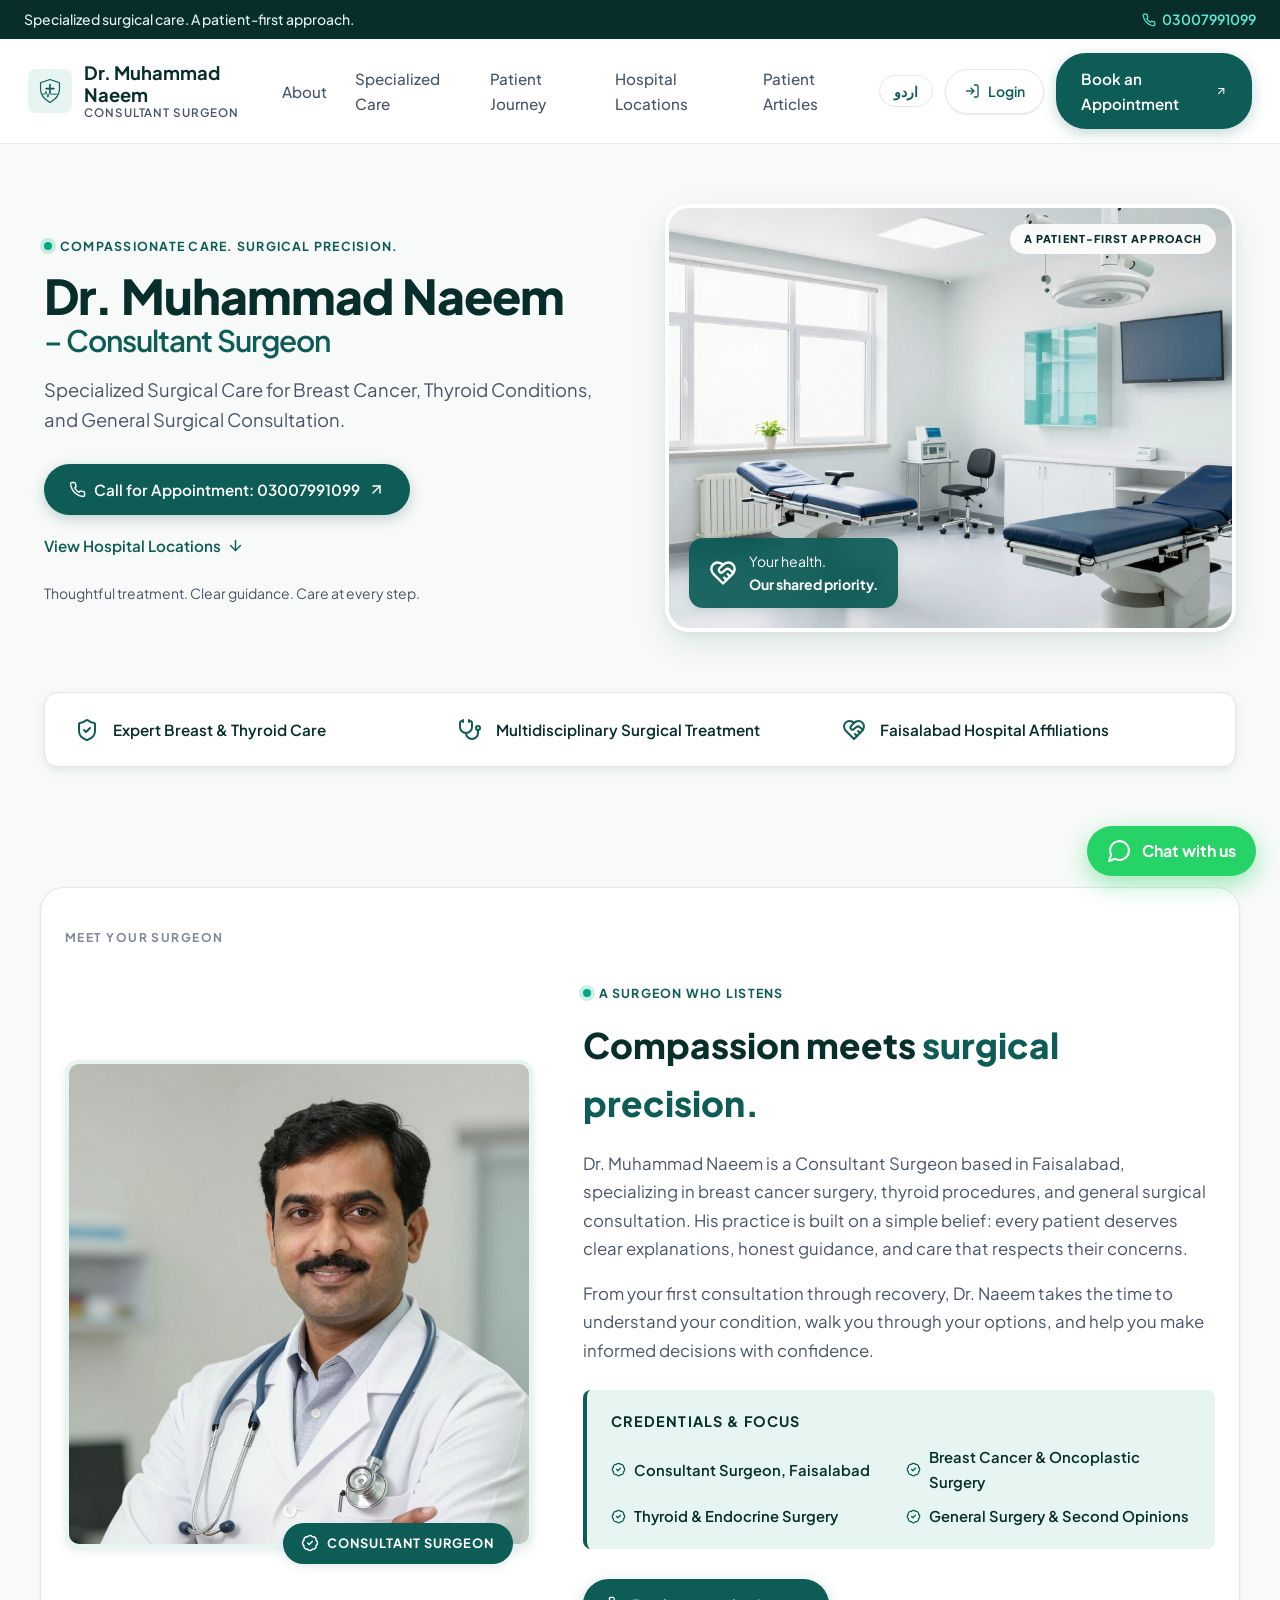
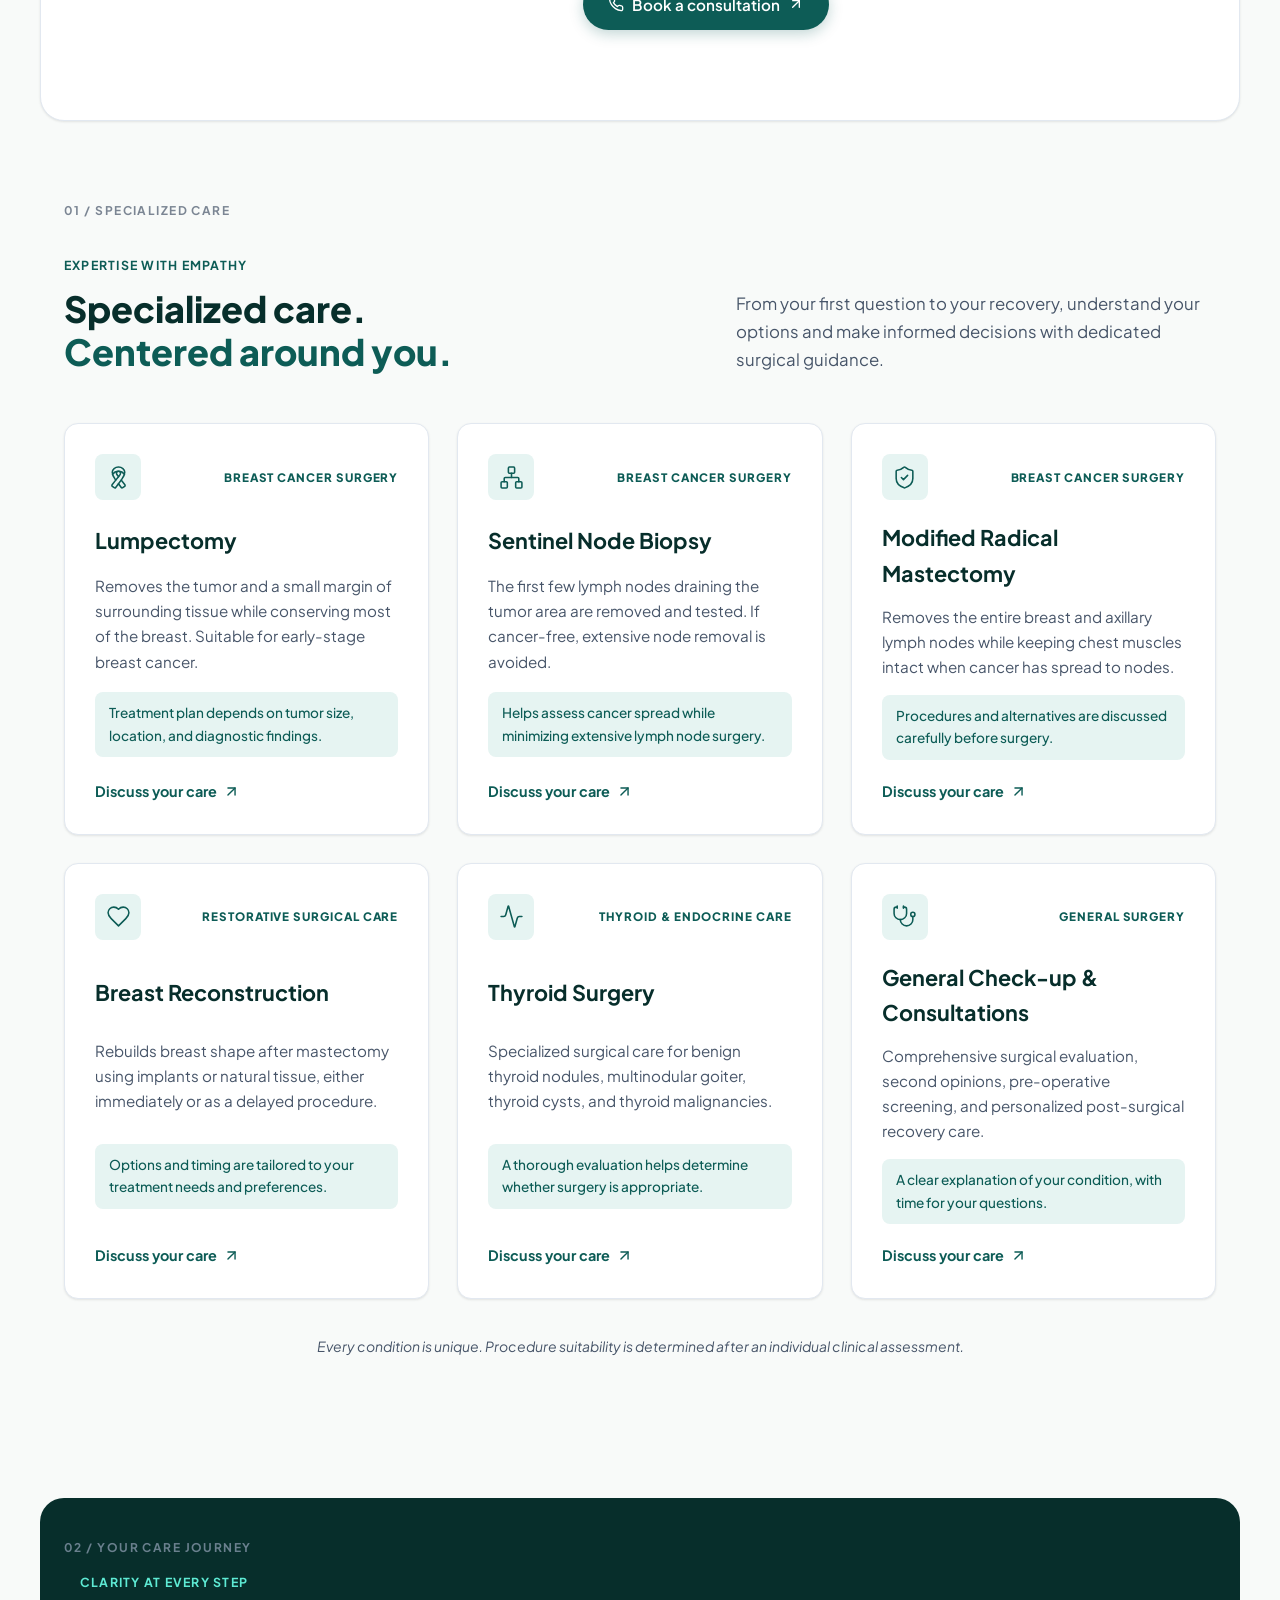
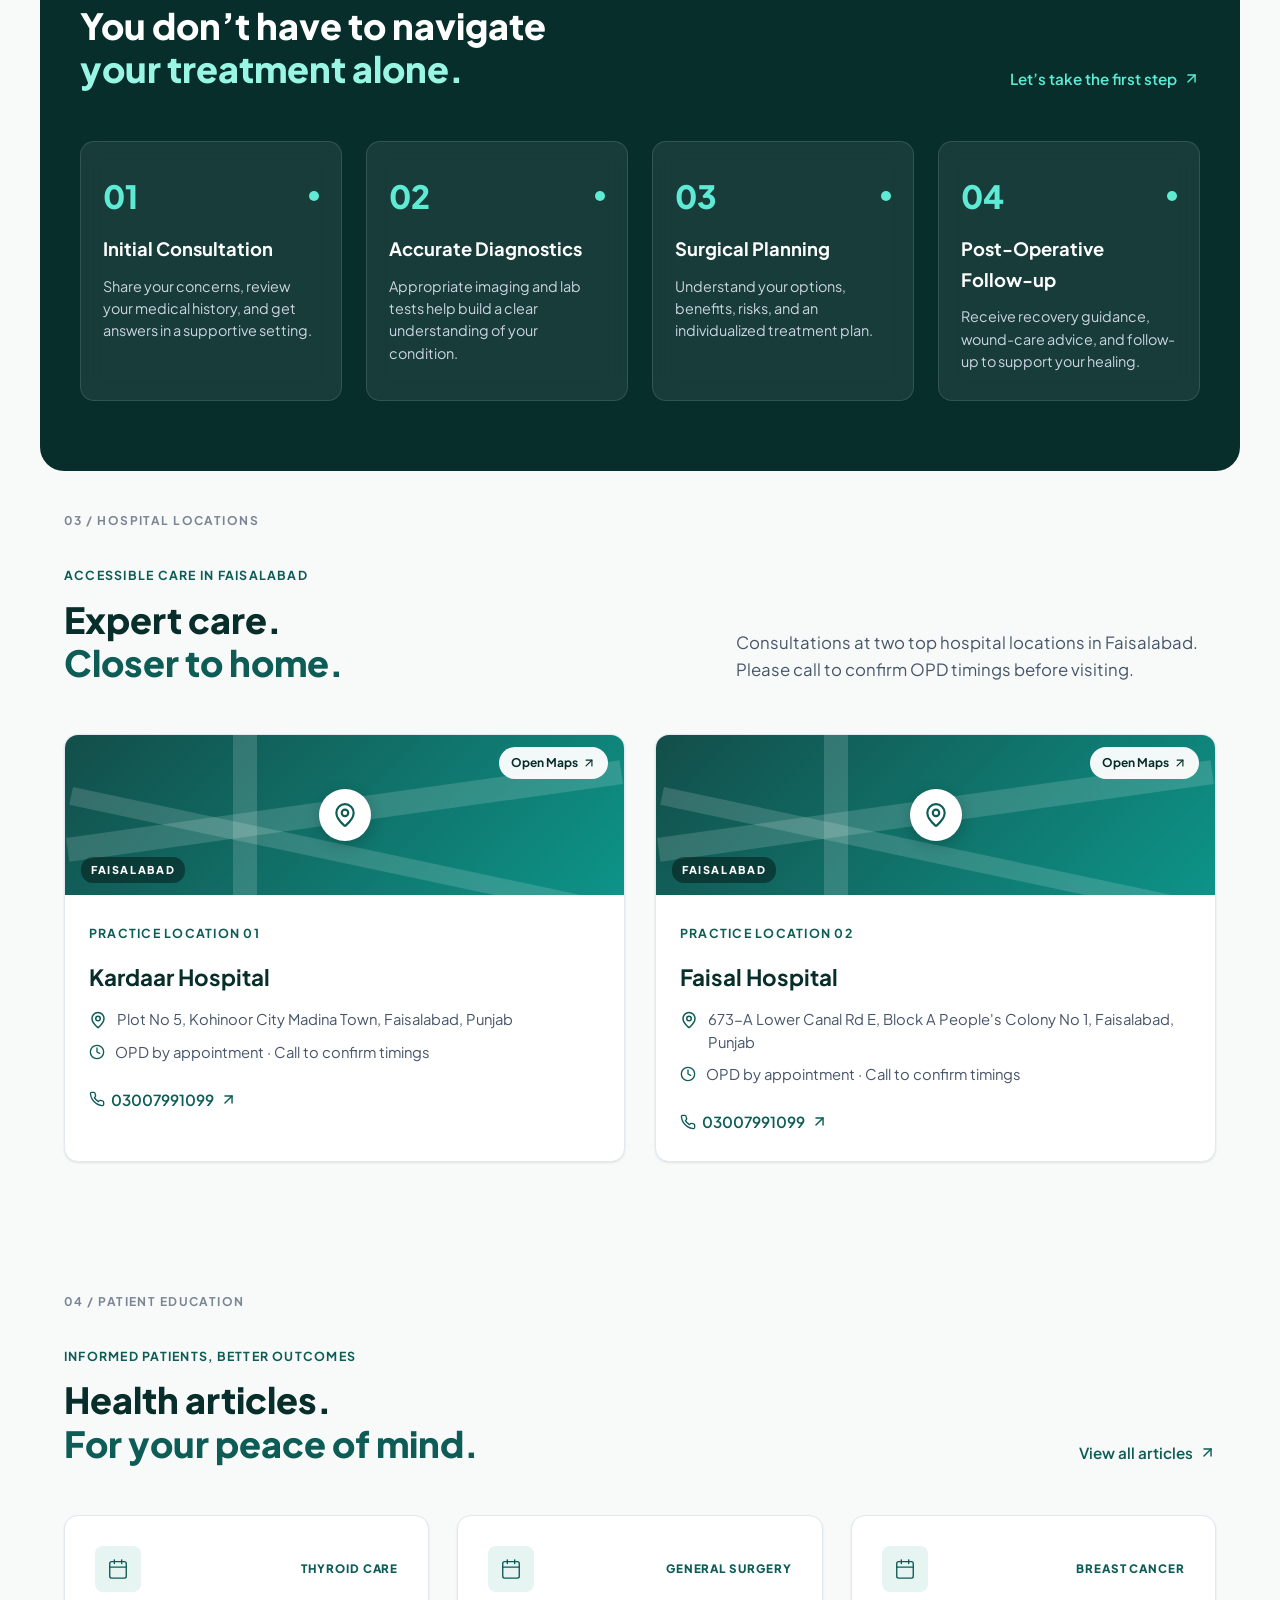
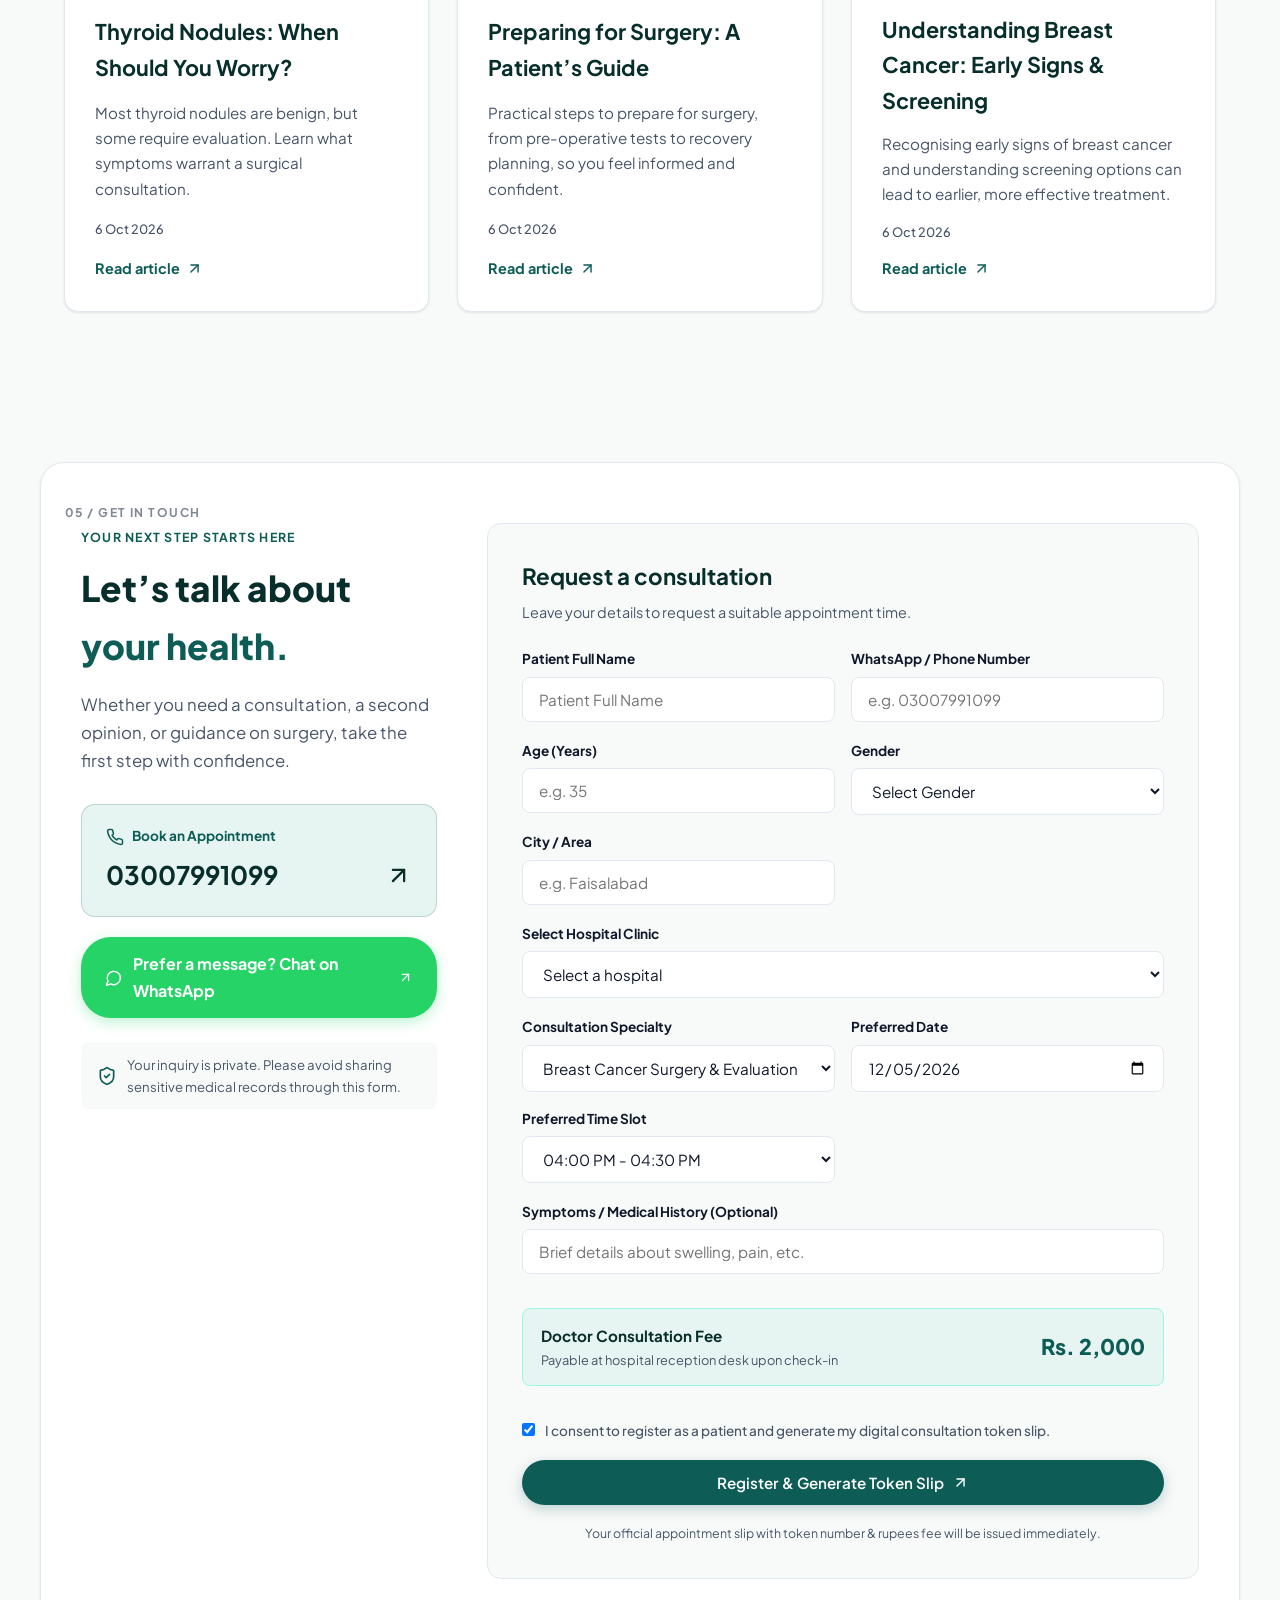
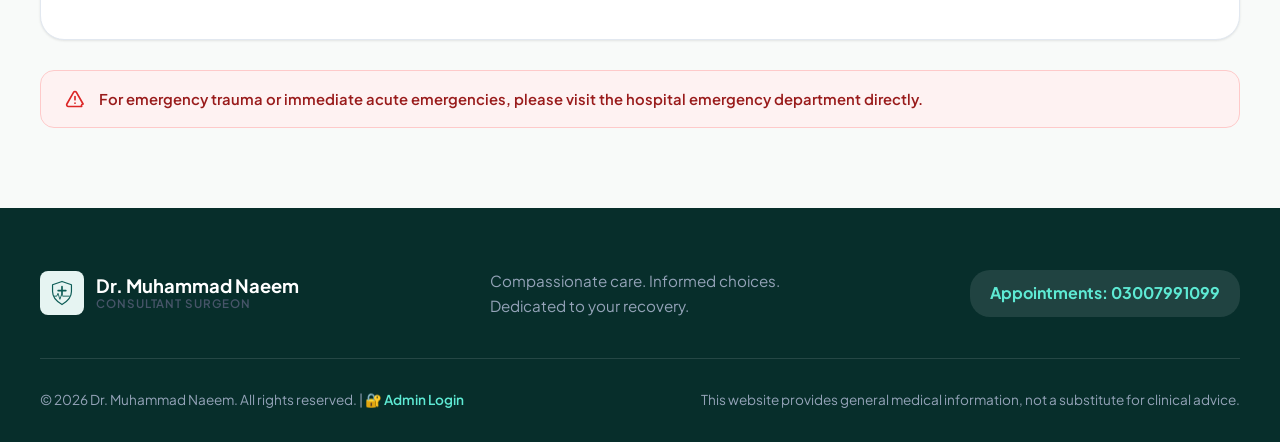
==== commit e9183083: "Add dual-role login (Doctor Admin & Receptionist), patient appointment registration, schedule manage" ====
--- a/index.html
+++ b/index.html
@@ -652,47 +652,105 @@
         </p>
 
         <form id="appointmentForm">
+          <!-- Patient Registration Fields -->
           <div class="form-row">
             <label>
-              <span data-en="Full Name" data-ur="پورا نام">Full Name</span>
-              <input placeholder="Your full name" required maxLength="100" autoComplete="name" name="full_name" data-en="Your full name" data-ur="اپنا نام درج کریں" />
+              <span data-en="Patient Full Name" data-ur="مریض کا پورا نام">Patient Full Name</span>
+              <input placeholder="e.g. Muhammad Ali" required maxLength="100" autoComplete="name" name="full_name" id="patientFullName" data-en="Patient Full Name" data-ur="مریض کا نام درج کریں" />
             </label>
             <label>
-              <span data-en="Contact Number" data-ur="فون نمبر">Contact Number</span>
-              <input placeholder="e.g. 03007991099" type="tel" required pattern="[+0-9 ()-]{7,20}" maxLength="20" autoComplete="tel" name="phone" data-en="e.g. 03007991099" data-ur="مثلاً 03007991099" />
+              <span data-en="WhatsApp / Phone Number" data-ur="واٹس ایپ / فون نمبر">WhatsApp / Phone Number</span>
+              <input placeholder="e.g. 03007991099" type="tel" required pattern="[+0-9 ()-]{7,20}" maxLength="20" autoComplete="tel" name="phone" id="patientPhone" data-en="e.g. 03007991099" data-ur="مثلاً 03007991099" />
             </label>
           </div>
 
+          <div class="form-row">
+            <label>
+              <span data-en="Age (Years)" data-ur="عمر (سال)">Age (Years)</span>
+              <input type="number" min="1" max="120" placeholder="e.g. 35" required name="age" id="patientAge" />
+            </label>
+            <label>
+              <span data-en="Gender" data-ur="جنس">Gender</span>
+              <select name="gender" id="patientGender" required>
+                <option value="" disabled selected data-en="Select Gender" data-ur="جنس کا انتخاب کریں">Select Gender</option>
+                <option value="Male" data-en="Male" data-ur="مرد">Male</option>
+                <option value="Female" data-en="Female" data-ur="خاتون">Female</option>
+                <option value="Other" data-en="Other" data-ur="دیگر">Other</option>
+              </select>
+            </label>
+            <label>
+              <span data-en="City / Area" data-ur="شہر / علاقہ">City / Area</span>
+              <input placeholder="e.g. Faisalabad" required name="city" id="patientCity" data-en="e.g. Faisalabad" data-ur="مثلاً فیصل آباد" />
+            </label>
+          </div>
+
+          <!-- Doctor & Hospital Details -->
           <label>
-            <span data-en="Preferred Hospital" data-ur="پسندیدہ ہسپتال">Preferred Hospital</span>
-            <select name="hospital" required>
+            <span data-en="Select Hospital Clinic" data-ur="ہسپتال کلینک کا انتخاب کریں">Select Hospital Clinic</span>
+            <select name="hospital" id="patientHospital" required>
               <option value="" disabled selected data-en="Select a hospital" data-ur="ہسپتال کا انتخاب کریں">Select a hospital</option>
-              <option value="Kardaar Hospital">Kardaar Hospital</option>
-              <option value="Faisal Hospital">Faisal Hospital</option>
+              <option value="Kardaar Hospital">Kardaar Hospital (Kohinoor City, Madina Town — Mon-Thu 4:00 PM to 7:00 PM)</option>
+              <option value="Faisal Hospital">Faisal Hospital (Lower Canal Road, People's Colony — Fri-Sat 6:00 PM to 9:00 PM)</option>
             </select>
           </label>
 
           <div class="form-row">
             <label>
-              <span data-en="Procedure / Concern" data-ur="بیماری / مسئلہ">Procedure / Concern</span>
-              <input placeholder="How can we help?" required maxLength="1000" name="concern" data-en="How can we help?" data-ur="بیماری کی مختصر تفصیل" />
+              <span data-en="Consultation Specialty" data-ur="بیماری / شعبہ">Consultation Specialty</span>
+              <select name="concern" id="patientConcern" required>
+                <option value="Breast Cancer Surgery & Evaluation" data-en="Breast Cancer Surgery & Evaluation" data-ur="چھاتی کے کینسر کا معائنہ اور سرجری">Breast Cancer Surgery & Evaluation</option>
+                <option value="Thyroid Swelling / Nodules Surgery" data-en="Thyroid Swelling / Nodules Surgery" data-ur="تھائرائیڈ غدود کی گلٹیاں اور سرجری">Thyroid Swelling / Nodules Surgery</option>
+                <option value="Gallbladder / Hernia / Laparoscopic" data-en="Gallbladder / Hernia / Laparoscopic" data-ur="پتہ اور ہرنیا کی لیپروسکوپک سرجری">Gallbladder / Hernia / Laparoscopic</option>
+                <option value="General Surgical Consultation" data-en="General Surgical Consultation" data-ur="جنرل سرجیکل معائنہ">General Surgical Consultation</option>
+                <option value="Post-Operative Follow-up" data-en="Post-Operative Follow-up" data-ur="سرجری کے بعد کا معائنہ">Post-Operative Follow-up</option>
+              </select>
             </label>
             <label>
               <span data-en="Preferred Date" data-ur="تاریخ">Preferred Date</span>
-              <input type="date" required name="preferred_date" />
+              <input type="date" required name="preferred_date" id="patientDate" />
             </label>
+            <label>
+              <span data-en="Preferred Time Slot" data-ur="پسندیدہ وقت کا سلاٹ">Preferred Time Slot</span>
+              <select name="time_slot" id="patientTimeSlot" required>
+                <option value="04:00 PM - 04:30 PM">04:00 PM - 04:30 PM</option>
+                <option value="04:30 PM - 05:00 PM">04:30 PM - 05:00 PM</option>
+                <option value="05:00 PM - 05:30 PM">05:00 PM - 05:30 PM</option>
+                <option value="05:30 PM - 06:00 PM">05:30 PM - 06:00 PM</option>
+                <option value="06:00 PM - 06:30 PM">06:00 PM - 06:30 PM</option>
+                <option value="06:30 PM - 07:00 PM">06:30 PM - 07:00 PM</option>
+                <option value="07:00 PM - 07:30 PM">07:00 PM - 07:30 PM</option>
+                <option value="07:30 PM - 08:00 PM">07:30 PM - 08:00 PM</option>
+                <option value="08:00 PM - 08:30 PM">08:00 PM - 08:30 PM</option>
+              </select>
+            </label>
+          </div>
+
+          <label>
+            <span data-en="Symptoms / Medical History (Optional)" data-ur="علامات / سابقہ بیماری کی تفصیل (اختیاری)">Symptoms / Medical History (Optional)</span>
+            <input placeholder="Brief details about swelling, pain, past surgery, or ultrasound findings..." maxLength="500" name="symptoms" id="patientSymptoms" data-en="Brief details about swelling, pain, etc." data-ur="بیماری یا تکلیف کی مختصر تفصیل" />
+          </label>
+
+          <!-- Fee Rupees Banner -->
+          <div style="background: #e6f4f2; border: 1.5px solid #99f6e4; padding: 14px 18px; border-radius: var(--radius-sm); margin: 16px 0; display: flex; justify-content: space-between; align-items: center;">
+            <div>
+              <strong style="color: var(--primary-dark); font-size: 0.95rem;" data-en="Doctor Consultation Fee" data-ur="ڈاکٹر کنسلٹیشن فیس">Doctor Consultation Fee</strong>
+              <div style="font-size: 0.8rem; color: var(--muted-text);" data-en="Payable at hospital reception desk upon check-in" data-ur="ہسپتال ریسیپشن کاؤنٹر پر قابل ادائیگی">Payable at hospital reception desk upon check-in</div>
+            </div>
+            <div style="text-align: right;">
+              <span style="font-size: 1.35rem; font-weight: 900; color: var(--primary); font-family: inherit;">Rs. 2,000</span>
+            </div>
           </div>
 
           <label class="consent">
-            <input type="checkbox" required />
-            <span data-en="I consent to being contacted about my consultation inquiry." data-ur="میں اپوائنٹمنٹ کی تصدیق کے لیے رابطے سے متفق ہوں۔">I consent to being contacted about my consultation inquiry.</span>
+            <input type="checkbox" required checked />
+            <span data-en="I consent to register as a patient and generate my digital consultation token slip." data-ur="میں مریض کے طور پر رجسٹریشن اور ٹوکن سلپ کے اجراء سے متفق ہوں۔">I consent to register as a patient and generate my digital consultation token slip.</span>
           </label>
 
           <button type="submit" class="button">
-            <span data-en="Send Consultation Inquiry" data-ur="درخواست ارسال کریں">Send Consultation Inquiry</span>
+            <span data-en="Register & Generate Token Slip" data-ur="رجسٹر کریں اور اپوائنٹمنٹ سلپ حاصل کریں">Register & Generate Token Slip</span>
             <svg xmlns="http://www.w3.org/2000/svg" width="17" height="17" viewBox="0 0 24 24" fill="none" stroke="currentColor" stroke-width="2" stroke-linecap="round" stroke-linejoin="round"><path d="M7 7h10v10"></path><path d="M7 17 17 7"></path></svg>
           </button>
-          <small data-en="Appointment dates and OPD timings are subject to confirmation." data-ur="او پی ڈی کے اوقات اور تاریخ کی تصدیق کال کے ذریعے کی جائے گی۔">Appointment dates and OPD timings are subject to confirmation.</small>
+          <small data-en="Your official appointment slip with token number & rupees fee will be issued immediately." data-ur="آپ کو ٹوکن نمبر اور فیس کے ساتھ فوری آفیشل سلپ فراہم کی جائے گی۔">Your official appointment slip with token number & rupees fee will be issued immediately.</small>
         </form>
       </div>
     </section>
@@ -756,43 +814,69 @@
         </div>
       </div>
     </div>
-  <!-- Site Login Modal (Admin & Patient User Login) -->
+  <!-- Site Login Modal (Admin, Receptionist & Patient Logins) -->
   <div class="modal-backdrop" id="siteLoginModal">
-    <div class="modal-container" style="max-width: 480px;">
+    <div class="modal-container" style="max-width: 500px;">
       <button class="modal-close" id="siteLoginModalClose" aria-label="Close modal">&times;</button>
       <div class="modal-body">
         <div style="text-align: center; margin-bottom: 20px;">
           <span class="brand-mark" style="margin: 0 auto 10px; width: 40px; height: 40px;">
             <svg viewBox="0 0 40 40" fill="none" class="brand-logo"><path d="M20 3.5l13.5 4.8v9.7c0 8.5-5.7 14.2-13.5 18.5-7.8-4.3-13.5-10-13.5-18.5V8.3L20 3.5z" stroke="currentColor" stroke-width="1.7"></path></svg>
           </span>
-          <h2 style="font-size: 1.5rem; color: var(--primary-dark); font-weight: 800;" data-en="Portal Login" data-ur="پورٹل لاگ ان">Portal Login</h2>
-          <p style="color: var(--muted-text); font-size: 0.875rem;" data-en="Sign in as Admin or Patient User" data-ur="ایڈمن یا مریض کے طور پر لاگ ان کریں">Sign in as Admin or Patient User</p>
-        </div>
-
-        <!-- Login Type Tabs -->
-        <div style="display: flex; gap: 8px; background: var(--light-bg); padding: 4px; border-radius: var(--radius-sm); margin-bottom: 20px;">
-          <button id="loginTabAdmin" class="button" style="flex: 1; padding: 8px; font-size: 0.85rem; border-radius: 6px; background: var(--primary); color: white; border: none;">🔐 Admin / Staff</button>
-          <button id="loginTabPatient" class="button button-secondary" style="flex: 1; padding: 8px; font-size: 0.85rem; border-radius: 6px;">👤 Patient User</button>
-        </div>
-
-        <!-- Form 1: Admin / Staff Login -->
+          <h2 style="font-size: 1.5rem; color: var(--primary-dark); font-weight: 800;" data-en="Clinic Access Portal" data-ur="کلینک لاگ ان پورٹل">Clinic Access Portal</h2>
+          <p style="color: var(--muted-text); font-size: 0.85rem;" data-en="Select your role to sign into the system" data-ur="اپنا کردار منتخب کر کے لاگ ان کریں">Select your role to sign into the system</p>
+        </div>
+
+        <!-- 3-Way Login Type Tabs -->
+        <div style="display: flex; gap: 6px; background: var(--light-bg); padding: 5px; border-radius: var(--radius-sm); margin-bottom: 20px;">
+          <button id="loginTabAdmin" type="button" class="button" style="flex: 1; padding: 8px 4px; font-size: 0.8rem; border-radius: 6px; background: var(--primary); color: white; border: none; font-weight: 700;">🩺 Doctor/Admin</button>
+          <button id="loginTabReceptionist" type="button" class="button button-secondary" style="flex: 1; padding: 8px 4px; font-size: 0.8rem; border-radius: 6px; font-weight: 700;">📋 Receptionist</button>
+          <button id="loginTabPatient" type="button" class="button button-secondary" style="flex: 1; padding: 8px 4px; font-size: 0.8rem; border-radius: 6px; font-weight: 700;">👤 Patient</button>
+        </div>
+
+        <!-- Form 1: Admin / Doctor Login -->
         <form id="modalAdminForm">
+          <div style="background: #e0f2fe; border: 1px solid #bae6fd; padding: 10px 14px; border-radius: 8px; margin-bottom: 14px; font-size: 0.8rem; color: #0369a1;">
+            <strong>Doctor / Super Admin Access:</strong> Schedule management, master appointments, staff accounts & financials.
+          </div>
           <label>
-            <span data-en="Username" data-ur="یوزر نیم">Username</span>
-            <input type="text" id="modalAdminUser" placeholder="Username (default: admin)" required />
+            <span data-en="Admin Username" data-ur="ایڈمن یوزر نیم">Admin Username</span>
+            <input type="text" id="modalAdminUser" placeholder="admin" value="admin" required />
           </label>
           <label style="margin-top: 10px;">
-            <span data-en="Password" data-ur="پاس ورڈ">Password</span>
-            <input type="password" id="modalAdminPass" placeholder="Password (default: admin123)" required />
+            <span data-en="Admin Password" data-ur="ایڈمن پاس ورڈ">Admin Password</span>
+            <input type="password" id="modalAdminPass" placeholder="admin123" value="admin123" required />
           </label>
           <div id="modalAdminError" style="color: #dc2626; font-size: 0.825rem; display: none; margin-top: 6px;">Incorrect username or password.</div>
           <button type="submit" class="button" style="width: 100%; margin-top: 16px;">
-            <span data-en="Login to Admin Portal" data-ur="ایڈمن پورٹل لاگ ان کریں">Login to Admin Portal</span> &rarr;
+            <span data-en="Login as Doctor / Admin" data-ur="بطور ایڈمن لاگ ان کریں">Login as Doctor / Admin</span> &rarr;
           </button>
         </form>
 
-        <!-- Form 2: Patient User Login -->
+        <!-- Form 2: Receptionist Login -->
+        <form id="modalReceptionistForm" style="display: none;">
+          <div style="background: #fef3c7; border: 1px solid #fde68a; padding: 10px 14px; border-radius: 8px; margin-bottom: 14px; font-size: 0.8rem; color: #92400e;">
+            <strong>Reception Desk Access:</strong> Book patient appointments, issue consultation slips, and send slips via WhatsApp with rupees receipt.
+          </div>
+          <label>
+            <span data-en="Receptionist Username" data-ur="ریسیپشنسٹ یوزر نیم">Receptionist Username</span>
+            <input type="text" id="modalRecepUser" placeholder="receptionist" value="receptionist" required />
+          </label>
+          <label style="margin-top: 10px;">
+            <span data-en="Receptionist Password" data-ur="ریسیپشنسٹ پاس ورڈ">Receptionist Password</span>
+            <input type="password" id="modalRecepPass" placeholder="recep123" value="recep123" required />
+          </label>
+          <div id="modalRecepError" style="color: #dc2626; font-size: 0.825rem; display: none; margin-top: 6px;">Incorrect username or password.</div>
+          <button type="submit" class="button" style="width: 100%; margin-top: 16px; background: #0d9488; color: white;">
+            <span data-en="Login to Receptionist Desk" data-ur="ریسیپشن ڈیسک لاگ ان کریں">Login to Receptionist Desk</span> &rarr;
+          </button>
+        </form>
+
+        <!-- Form 3: Patient User Lookup -->
         <form id="modalPatientForm" style="display: none;">
+          <div style="background: #f1f5f9; border: 1px solid #e2e8f0; padding: 10px 14px; border-radius: 8px; margin-bottom: 14px; font-size: 0.8rem; color: #475569;">
+            <strong>Patient Record:</strong> View your appointment status, token slips, and upcoming consultation timings.
+          </div>
           <label>
             <span data-en="Patient Contact Number" data-ur="مریض کا فون نمبر">Patient Contact Number</span>
             <input type="tel" id="modalPatientPhone" placeholder="e.g. 03007991099" required />
@@ -809,6 +893,16 @@
     </div>
   </div>
 
+  <!-- Universal Appointment Token Slip & WhatsApp Receipt Modal -->
+  <div class="modal-backdrop" id="appointmentSlipModal">
+    <div class="modal-container" style="max-width: 540px;">
+      <button class="modal-close" id="appointmentSlipModalClose" aria-label="Close modal">&times;</button>
+      <div class="modal-body" id="printableSlipArea">
+        <!-- Rendered dynamically -->
+      </div>
+    </div>
+  </div>
+
   <script src="script.js"></script>
 </body>
 </html>
--- a/styles.css
+++ b/styles.css
@@ -1456,3 +1456,236 @@
     grid-template-columns: 1fr;
   }
 }
+
+/* ==========================================================================
+   Appointment Token Slip & Clinical Receipt Styles
+   ========================================================================== */
+.appointment-slip-card {
+  background: #ffffff;
+  border: 2px dashed #0d5c56;
+  border-radius: 16px;
+  padding: 28px;
+  max-width: 500px;
+  margin: 0 auto;
+  box-shadow: 0 10px 25px rgba(13, 92, 86, 0.08);
+  font-family: var(--font-sans);
+  position: relative;
+  color: #1e293b;
+}
+
+.slip-header-block {
+  text-align: center;
+  border-bottom: 2px solid #e2e8f0;
+  padding-bottom: 16px;
+  margin-bottom: 18px;
+}
+
+.slip-clinic-name {
+  font-size: 1.3rem;
+  font-weight: 800;
+  color: #072e2b;
+  letter-spacing: -0.02em;
+}
+
+.slip-doctor-sub {
+  font-size: 0.825rem;
+  color: #0d5c56;
+  font-weight: 700;
+  text-transform: uppercase;
+  letter-spacing: 0.05em;
+  margin-top: 2px;
+}
+
+.slip-token-number {
+  display: inline-block;
+  background: #e6f4f2;
+  color: #0d5c56;
+  border: 1px solid #99f6e4;
+  padding: 6px 18px;
+  border-radius: 30px;
+  font-size: 1.15rem;
+  font-weight: 800;
+  margin-top: 10px;
+  letter-spacing: 0.05em;
+}
+
+.slip-details-grid {
+  display: grid;
+  grid-template-columns: 1fr 1fr;
+  gap: 12px;
+  margin-bottom: 18px;
+}
+
+.slip-detail-item {
+  display: flex;
+  flex-direction: column;
+}
+
+.slip-detail-label {
+  font-size: 0.725rem;
+  text-transform: uppercase;
+  color: #64748b;
+  font-weight: 700;
+  letter-spacing: 0.04em;
+  margin-bottom: 2px;
+}
+
+.slip-detail-val {
+  font-size: 0.925rem;
+  font-weight: 700;
+  color: #0f172a;
+}
+
+.slip-fee-container {
+  background: #f8fafc;
+  border: 1.5px solid #cbd5e1;
+  border-radius: 10px;
+  padding: 14px 18px;
+  display: flex;
+  justify-content: space-between;
+  align-items: center;
+  margin-bottom: 16px;
+}
+
+.slip-fee-title {
+  font-size: 0.85rem;
+  color: #475569;
+  font-weight: 700;
+}
+
+.slip-fee-rupees {
+  font-size: 1.4rem;
+  font-weight: 900;
+  color: #0d5c56;
+}
+
+.slip-guidelines {
+  font-size: 0.775rem;
+  color: #475569;
+  background: #f1f5f9;
+  padding: 12px 14px;
+  border-radius: 8px;
+  line-height: 1.55;
+  margin-bottom: 20px;
+}
+
+.slip-guidelines ul {
+  margin: 6px 0 0 16px;
+  padding: 0;
+}
+
+.slip-action-row {
+  display: flex;
+  gap: 10px;
+  flex-wrap: wrap;
+  justify-content: center;
+}
+
+/* Status & Role Badges */
+.badge {
+  display: inline-block;
+  padding: 4px 10px;
+  border-radius: 12px;
+  font-size: 0.75rem;
+  font-weight: 700;
+  text-transform: uppercase;
+}
+
+.badge-paid {
+  background: #dcfce7;
+  color: #15803d;
+}
+
+.badge-pending {
+  background: #fee2e2;
+  color: #b91c1c;
+}
+
+.badge-waiting {
+  background: #fef3c7;
+  color: #b45309;
+}
+
+.badge-doctor {
+  background: #e0e7ff;
+  color: #4338ca;
+}
+
+.badge-done {
+  background: #ccfbf1;
+  color: #0f766e;
+}
+
+.badge-role-admin {
+  background: #e0f2fe;
+  color: #0369a1;
+  border: 1px solid #bae6fd;
+}
+
+.badge-role-receptionist {
+  background: #fef3c7;
+  color: #92400e;
+  border: 1px solid #fde68a;
+}
+
+/* Quick Filter Bar */
+.filter-bar {
+  display: flex;
+  gap: 12px;
+  flex-wrap: wrap;
+  align-items: center;
+  background: #f8fafc;
+  padding: 14px 18px;
+  border-radius: 10px;
+  border: 1px solid var(--border-color);
+  margin-bottom: 20px;
+}
+
+.filter-bar input, .filter-bar select {
+  padding: 8px 12px;
+  border-radius: 6px;
+  border: 1px solid var(--border-color);
+  font-size: 0.85rem;
+  font-family: inherit;
+}
+
+/* Receptionist Desk Grid */
+.reception-grid {
+  display: grid;
+  grid-template-columns: 1.2fr 1.8fr;
+  gap: 24px;
+}
+
+@media (max-width: 992px) {
+  .reception-grid {
+    grid-template-columns: 1fr;
+  }
+}
+
+/* Printable Slip Only */
+@media print {
+  body {
+    background: #ffffff !important;
+  }
+  .admin-header, .admin-nav, .stats-row, .filter-bar, .slip-action-row, .modal-close, #adminLoginForm, .brand-mark, .modal-backdrop::before {
+    display: none !important;
+  }
+  .modal-backdrop {
+    position: static !important;
+    background: none !important;
+    padding: 0 !important;
+    display: block !important;
+    opacity: 1 !important;
+  }
+  .modal-container {
+    box-shadow: none !important;
+    max-width: 100% !important;
+    padding: 0 !important;
+  }
+  .appointment-slip-card {
+    border: 1px solid #000000 !important;
+    max-width: 100% !important;
+    box-shadow: none !important;
+  }
+}
+
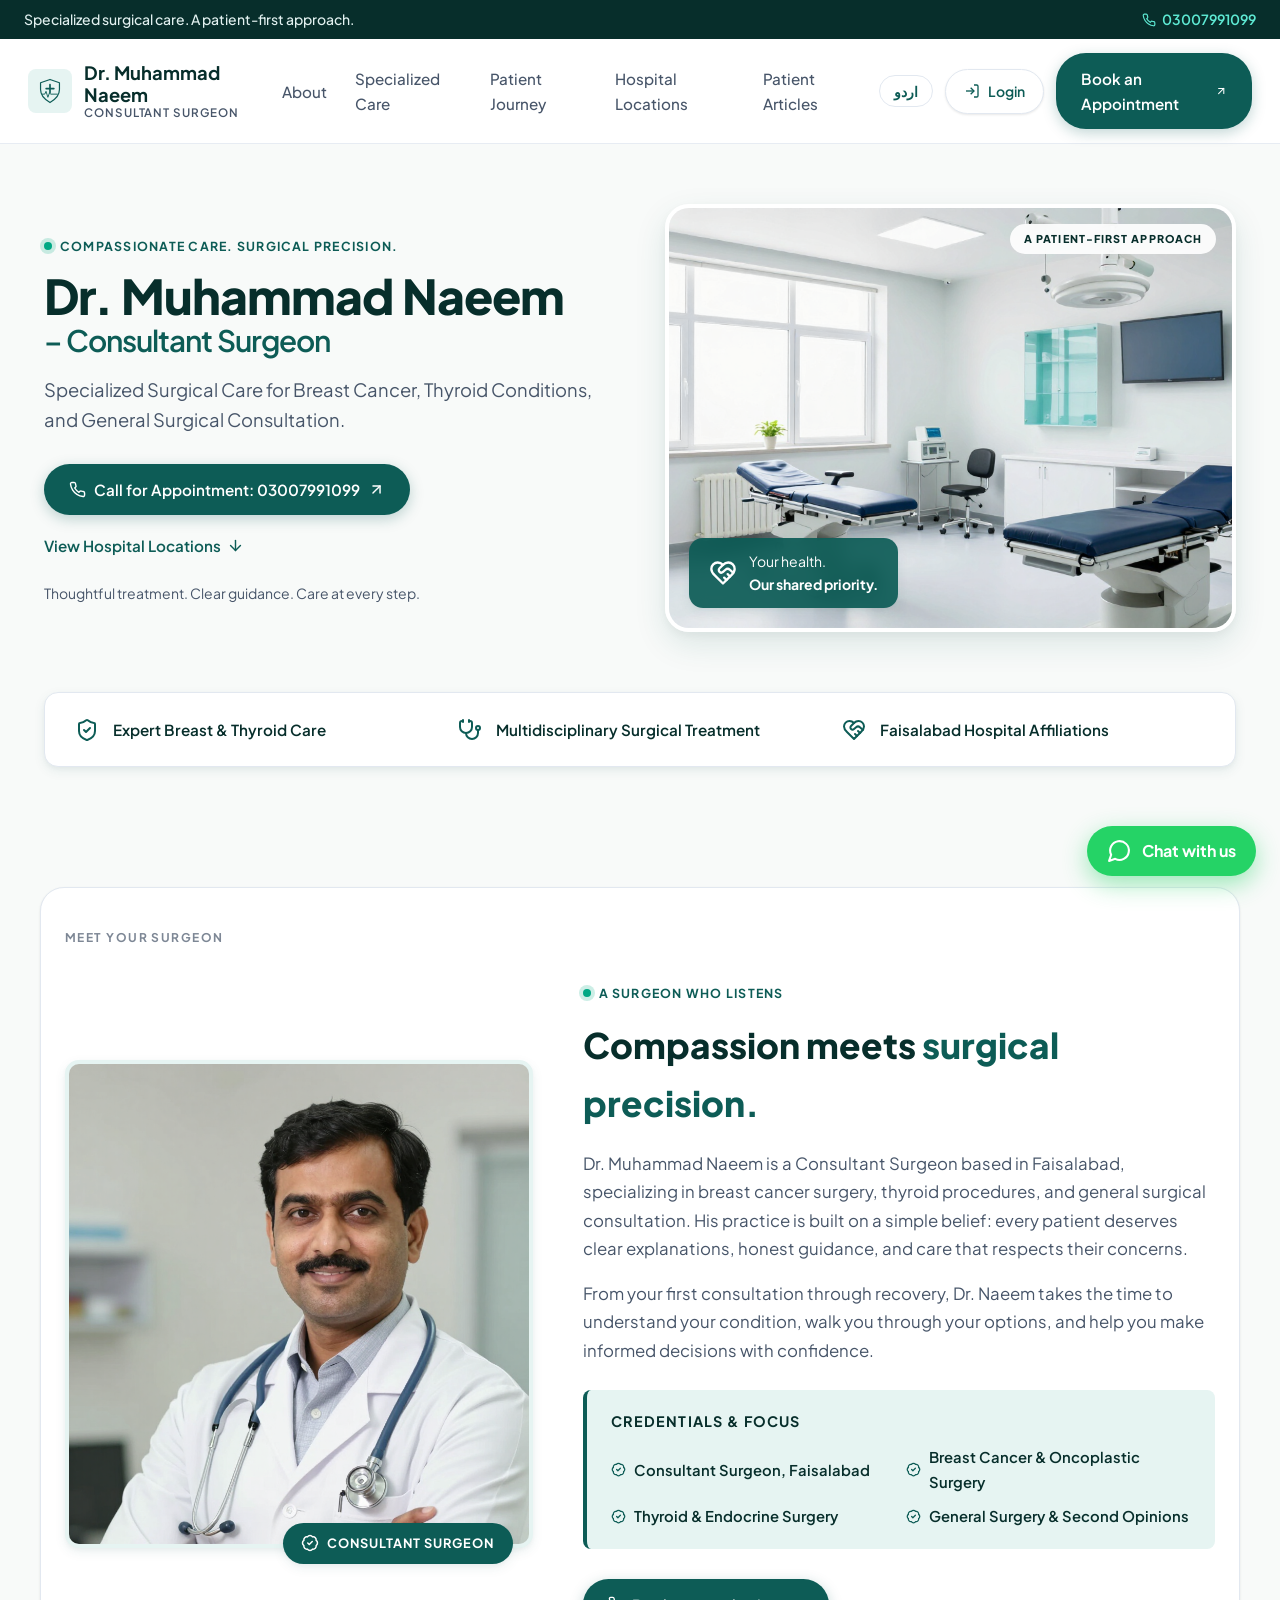
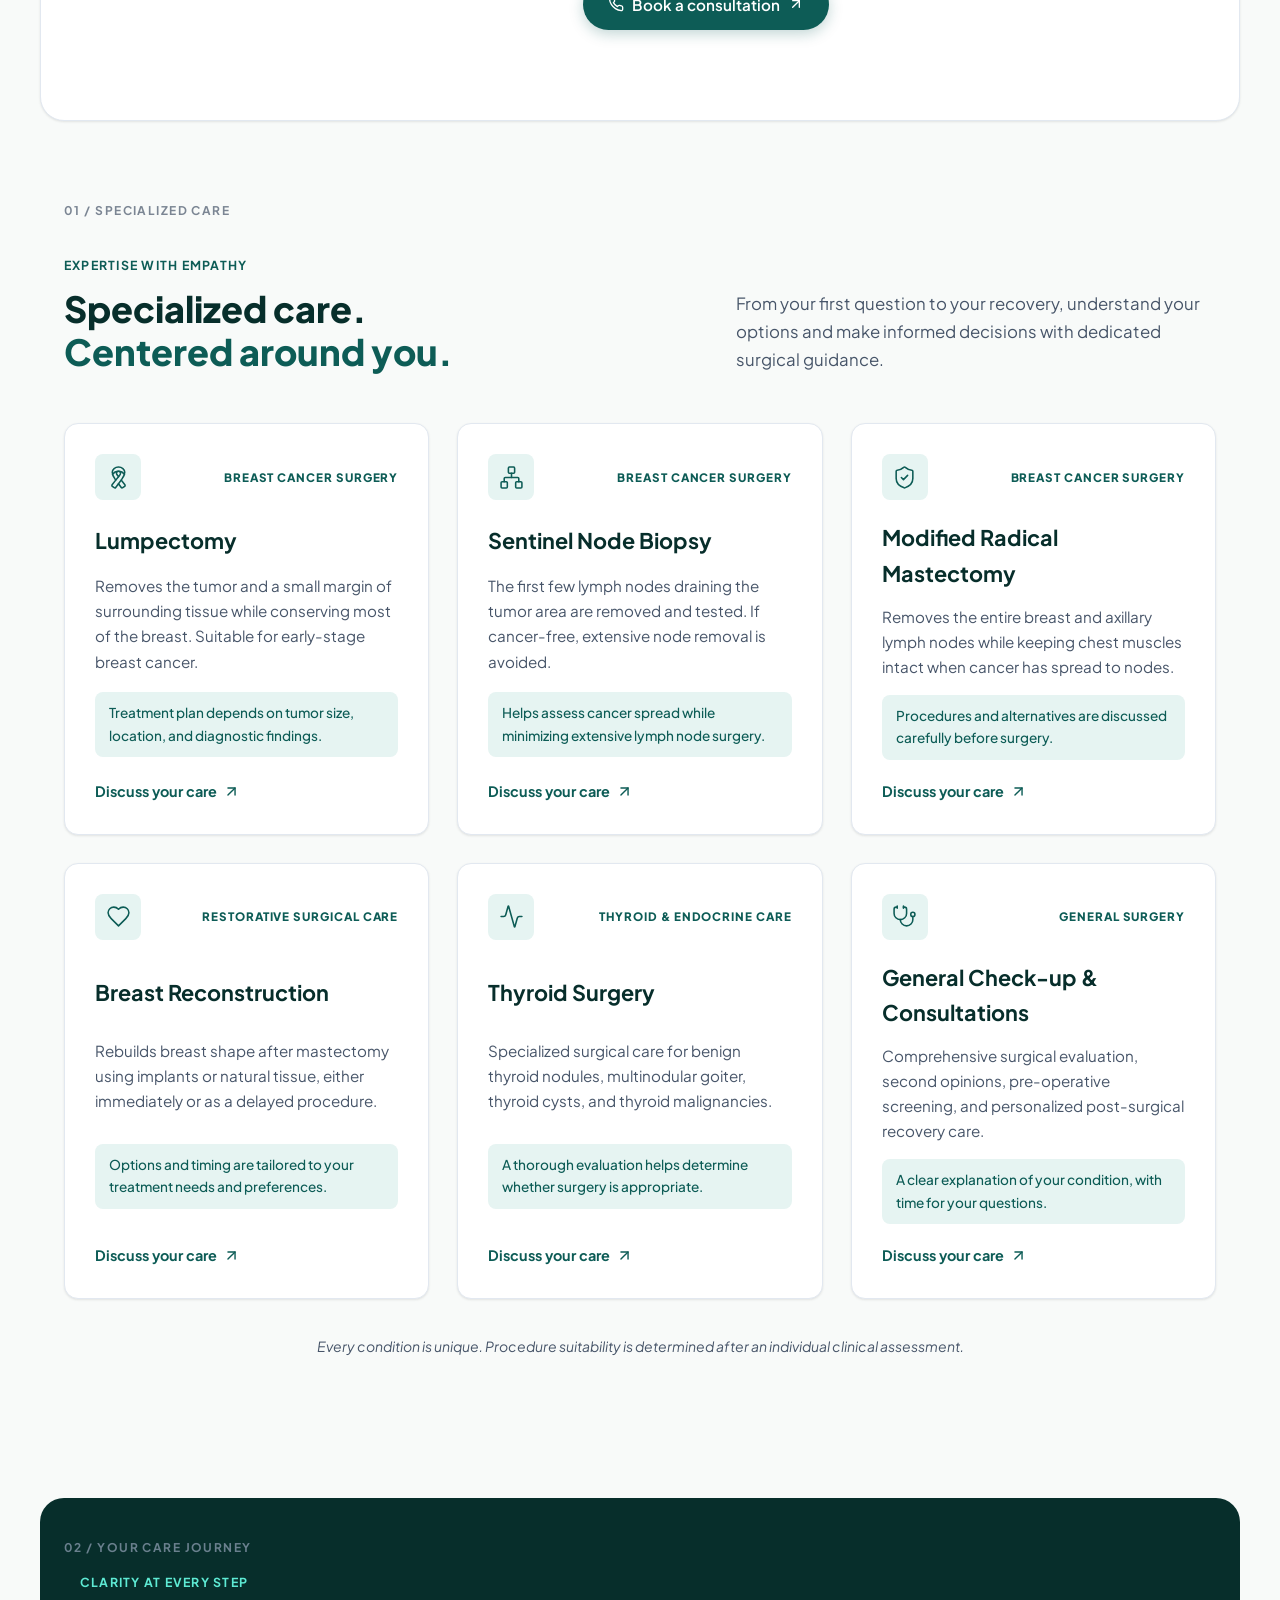
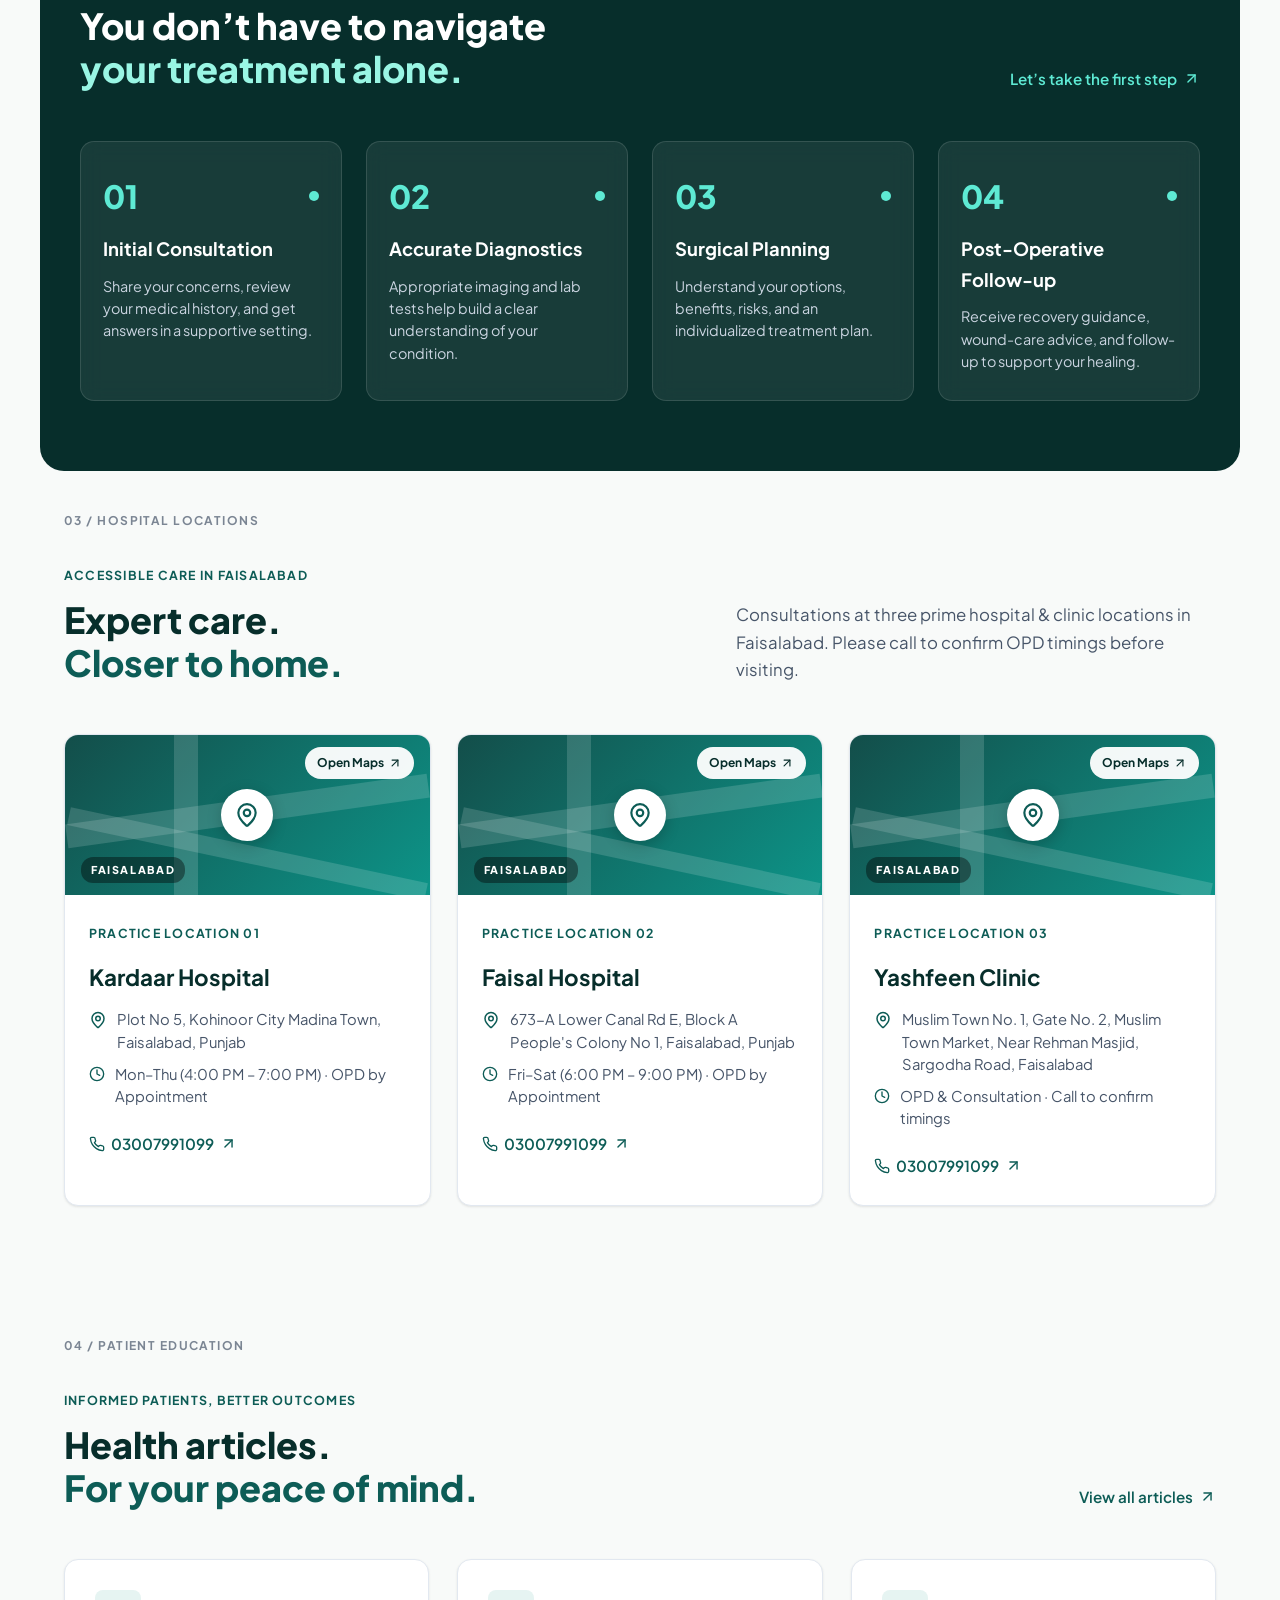
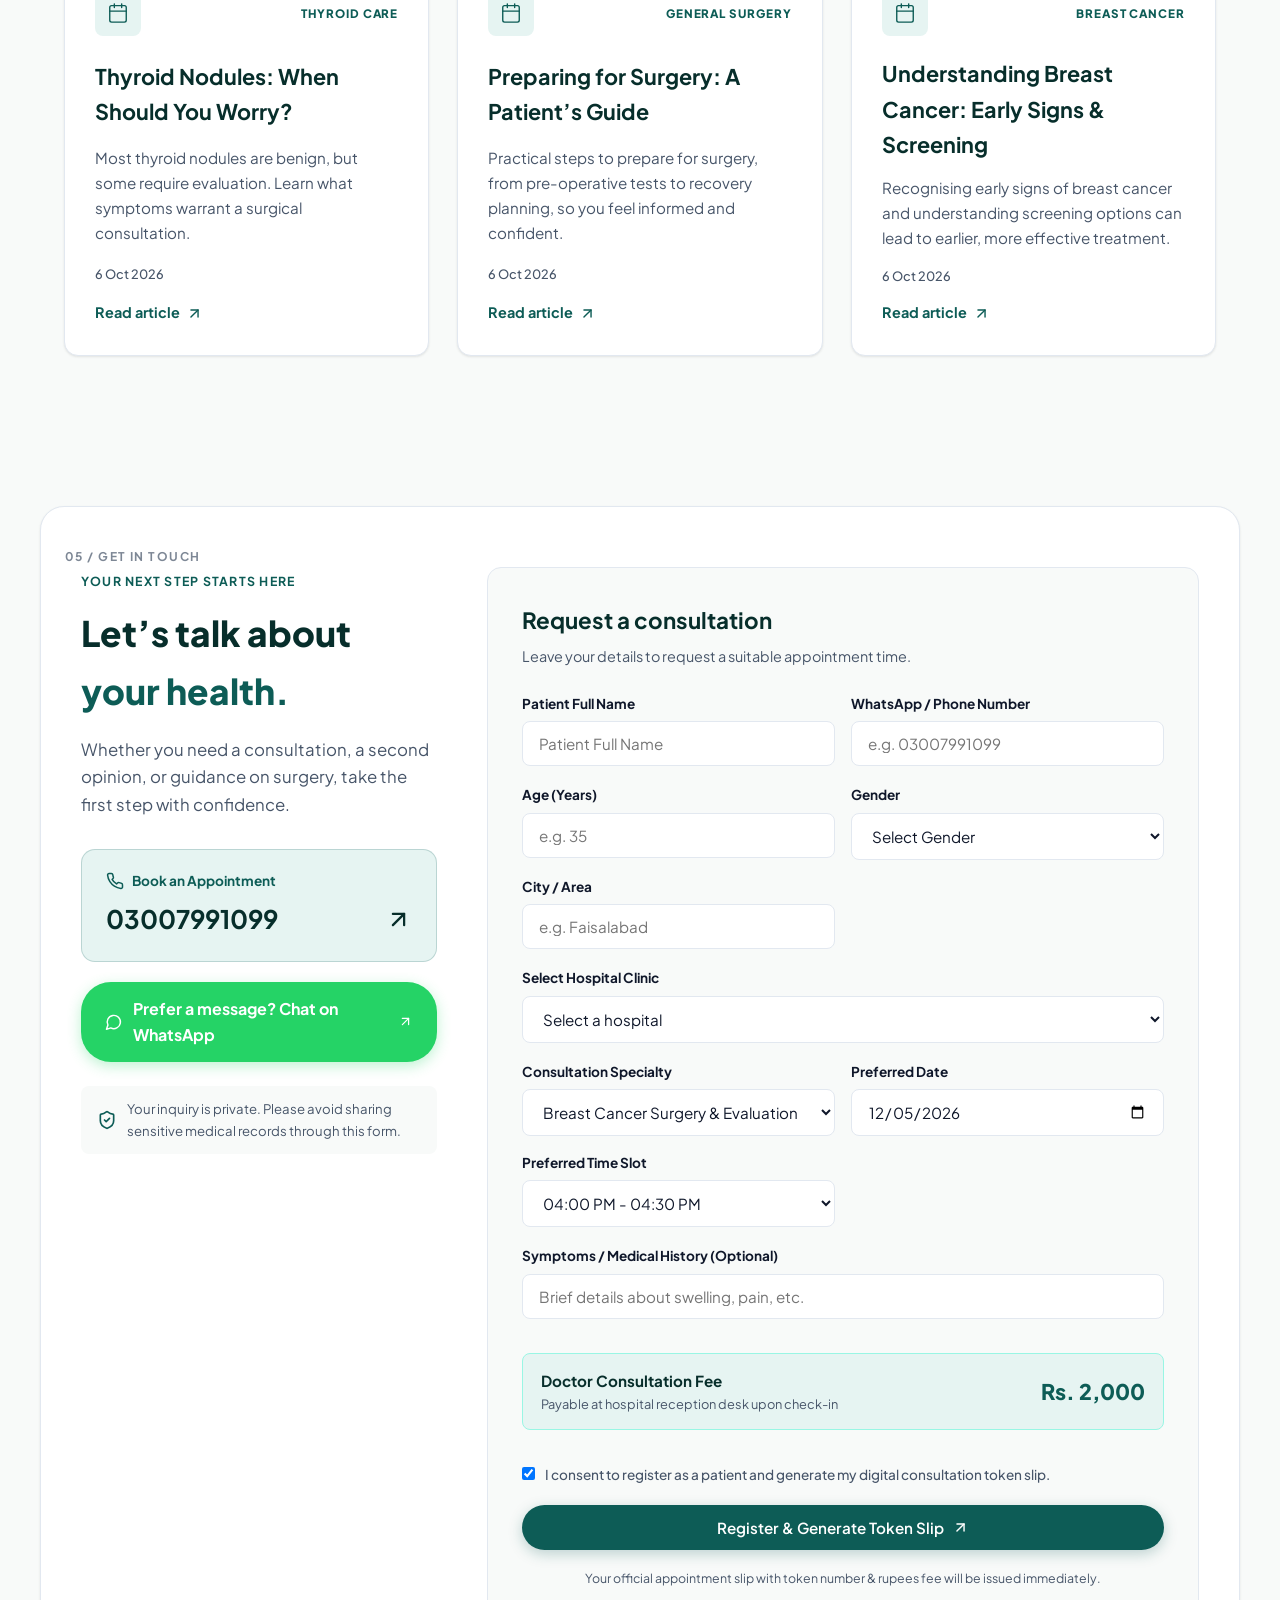
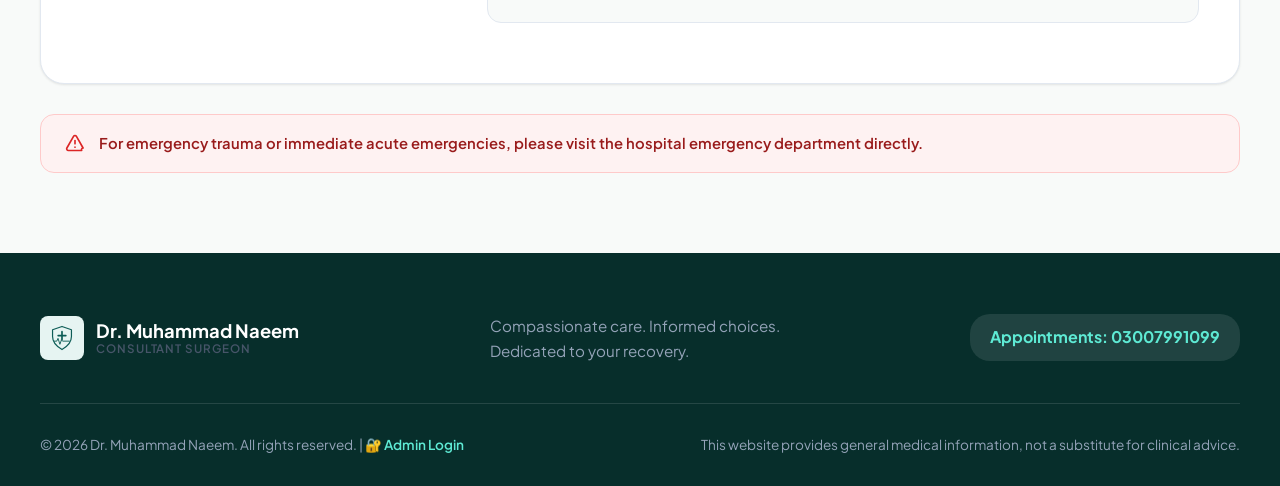
==== commit 8546cb38: "Add Yashfeen Clinic as 3rd hospital location and create doctor questions instruction notepad file" ====
--- a/index.html
+++ b/index.html
@@ -43,6 +43,11 @@
         "@type": "Hospital",
         "name": "Faisal Hospital",
         "address": "673-A Lower Canal Rd E, Block A People's Colony No 1, Faisalabad, Punjab"
+      },
+      {
+        "@type": "Hospital",
+        "name": "Yashfeen Clinic",
+        "address": "Muslim Town No. 1, Gate No. 2, Muslim Town Market, Near Rehman Masjid, Sargodha Road, Faisalabad, Punjab"
       }
     ]
   }
@@ -456,8 +461,8 @@
             Expert care.<br /><span>Closer to home.</span>
           </h2>
         </div>
-        <p data-en="Consultations at two top hospital locations in Faisalabad. Please call to confirm OPD timings before visiting." data-ur="فیصل آباد کے دو معروف ہسپتالوں میں سہولت میسر ہے۔ تشریف لانے سے پہلے فون پر وقت ضرور کنفرم کریں۔">
-          Consultations at two top hospital locations in Faisalabad. Please call to confirm OPD timings before visiting.
+        <p data-en="Consultations at three prime hospital & clinic locations in Faisalabad. Please call to confirm OPD timings before visiting." data-ur="فیصل آباد کے تین معروف ہسپتالوں اور کلینکس میں سرجیکل سہولت میسر ہے۔ تشریف لانے سے پہلے وقت ضرور کنفرم کریں۔">
+          Consultations at three prime hospital & clinic locations in Faisalabad. Please call to confirm OPD timings before visiting.
         </p>
       </div>
 
@@ -486,7 +491,7 @@
             </p>
             <p class="opd">
               <svg xmlns="http://www.w3.org/2000/svg" width="16" height="16" viewBox="0 0 24 24" fill="none" stroke="currentColor" stroke-width="2" stroke-linecap="round" stroke-linejoin="round"><circle cx="12" cy="12" r="10"></circle><polyline points="12 6 12 12 16 14"></polyline></svg>
-              <span data-en="OPD by appointment · Call to confirm timings" data-ur="او پی ڈی وقت کے مطابق · تصدیق کے لیے کال کریں">OPD by appointment · Call to confirm timings</span>
+              <span data-en="Mon–Thu (4:00 PM – 7:00 PM) · OPD by Appointment" data-ur="پیر تا جمعرات (4 تا 7 بجے شام) · او پی ڈی برائے مشورہ">Mon–Thu (4:00 PM – 7:00 PM) · OPD by Appointment</span>
             </p>
             <a class="text-link" href="tel:+923007991099">
               <svg xmlns="http://www.w3.org/2000/svg" width="16" height="16" viewBox="0 0 24 24" fill="none" stroke="currentColor" stroke-width="2" stroke-linecap="round" stroke-linejoin="round"><path d="M22 16.92v3a2 2 0 0 1-2.18 2 19.79 19.79 0 0 1-8.63-3.07 19.5 19.5 0 0 1-6-6 19.79 19.79 0 0 1-3.07-8.67A2 2 0 0 1 4.11 2h3a2 2 0 0 1 2 1.72 12.84 12.84 0 0 0 .7 2.81 2 2 0 0 1-.45 2.11L8.09 9.91a16 16 0 0 0 6 6l1.27-1.27a2 2 0 0 1 2.11-.45 12.84 12.84 0 0 0 2.81.7A2 2 0 0 1 22 16.92z"></path></svg>
@@ -520,7 +525,41 @@
             </p>
             <p class="opd">
               <svg xmlns="http://www.w3.org/2000/svg" width="16" height="16" viewBox="0 0 24 24" fill="none" stroke="currentColor" stroke-width="2" stroke-linecap="round" stroke-linejoin="round"><circle cx="12" cy="12" r="10"></circle><polyline points="12 6 12 12 16 14"></polyline></svg>
-              <span data-en="OPD by appointment · Call to confirm timings" data-ur="او پی ڈی وقت کے مطابق · تصدیق کے لیے کال کریں">OPD by appointment · Call to confirm timings</span>
+              <span data-en="Fri–Sat (6:00 PM – 9:00 PM) · OPD by Appointment" data-ur="جمعہ و ہفتہ (6 تا 9 بجے شام) · او پی ڈی برائے مشورہ">Fri–Sat (6:00 PM – 9:00 PM) · OPD by Appointment</span>
+            </p>
+            <a class="text-link" href="tel:+923007991099">
+              <svg xmlns="http://www.w3.org/2000/svg" width="16" height="16" viewBox="0 0 24 24" fill="none" stroke="currentColor" stroke-width="2" stroke-linecap="round" stroke-linejoin="round"><path d="M22 16.92v3a2 2 0 0 1-2.18 2 19.79 19.79 0 0 1-8.63-3.07 19.5 19.5 0 0 1-6-6 19.79 19.79 0 0 1-3.07-8.67A2 2 0 0 1 4.11 2h3a2 2 0 0 1 2 1.72 12.84 12.84 0 0 0 .7 2.81 2 2 0 0 1-.45 2.11L8.09 9.91a16 16 0 0 0 6 6l1.27-1.27a2 2 0 0 1 2.11-.45 12.84 12.84 0 0 0 2.81.7A2 2 0 0 1 22 16.92z"></path></svg>
+              03007991099
+              <svg xmlns="http://www.w3.org/2000/svg" width="17" height="17" viewBox="0 0 24 24" fill="none" stroke="currentColor" stroke-width="2" stroke-linecap="round" stroke-linejoin="round"><path d="M7 7h10v10"></path><path d="M7 17 17 7"></path></svg>
+            </a>
+          </div>
+        </article>
+
+        <!-- Location 3 -->
+        <article class="location-card">
+          <div class="map-placeholder">
+            <div class="map-road road-one"></div>
+            <div class="map-road road-two"></div>
+            <div class="map-road road-three"></div>
+            <span class="map-marker">
+              <svg xmlns="http://www.w3.org/2000/svg" width="26" height="26" viewBox="0 0 24 24" fill="none" stroke="currentColor" stroke-width="2" stroke-linecap="round" stroke-linejoin="round"><path d="M20 10c0 4.993-5.539 10.193-7.399 11.799a1 1 0 0 1-1.202 0C9.539 20.193 4 14.993 4 10a8 8 0 0 1 16 0"></path><circle cx="12" cy="10" r="3"></circle></svg>
+            </span>
+            <span class="map-city">FAISALABAD</span>
+            <a href="https://www.google.com/maps/search/?api=1&query=Yashfeen+Clinic+Muslim+Town+Sargodha+Road+Faisalabad" target="_blank" rel="noreferrer">
+              <span data-en="Open Maps" data-ur="گوگل میپس کھولیں">Open Maps</span>
+              <svg xmlns="http://www.w3.org/2000/svg" width="14" height="14" viewBox="0 0 24 24" fill="none" stroke="currentColor" stroke-width="2" stroke-linecap="round" stroke-linejoin="round"><path d="M7 7h10v10"></path><path d="M7 17 17 7"></path></svg>
+            </a>
+          </div>
+          <div class="location-content">
+            <span class="eyebrow" data-en="PRACTICE LOCATION 03" data-ur="کلینک کا پتہ 03">PRACTICE LOCATION 03</span>
+            <h3 data-en="Yashfeen Clinic" data-ur="یشفین کلینک">Yashfeen Clinic</h3>
+            <p class="address">
+              <svg xmlns="http://www.w3.org/2000/svg" width="18" height="18" viewBox="0 0 24 24" fill="none" stroke="currentColor" stroke-width="2" stroke-linecap="round" stroke-linejoin="round"><path d="M20 10c0 4.993-5.539 10.193-7.399 11.799a1 1 0 0 1-1.202 0C9.539 20.193 4 14.993 4 10a8 8 0 0 1 16 0"></path><circle cx="12" cy="10" r="3"></circle></svg>
+              Muslim Town No. 1, Gate No. 2, Muslim Town Market, Near Rehman Masjid, Sargodha Road, Faisalabad
+            </p>
+            <p class="opd">
+              <svg xmlns="http://www.w3.org/2000/svg" width="16" height="16" viewBox="0 0 24 24" fill="none" stroke="currentColor" stroke-width="2" stroke-linecap="round" stroke-linejoin="round"><circle cx="12" cy="12" r="10"></circle><polyline points="12 6 12 12 16 14"></polyline></svg>
+              <span data-en="OPD & Consultation · Call to confirm timings" data-ur="او پی ڈی اور مشورہ · تصدیق کے لیے کال کریں">OPD & Consultation · Call to confirm timings</span>
             </p>
             <a class="text-link" href="tel:+923007991099">
               <svg xmlns="http://www.w3.org/2000/svg" width="16" height="16" viewBox="0 0 24 24" fill="none" stroke="currentColor" stroke-width="2" stroke-linecap="round" stroke-linejoin="round"><path d="M22 16.92v3a2 2 0 0 1-2.18 2 19.79 19.79 0 0 1-8.63-3.07 19.5 19.5 0 0 1-6-6 19.79 19.79 0 0 1-3.07-8.67A2 2 0 0 1 4.11 2h3a2 2 0 0 1 2 1.72 12.84 12.84 0 0 0 .7 2.81 2 2 0 0 1-.45 2.11L8.09 9.91a16 16 0 0 0 6 6l1.27-1.27a2 2 0 0 1 2.11-.45 12.84 12.84 0 0 0 2.81.7A2 2 0 0 1 22 16.92z"></path></svg>
@@ -691,6 +730,7 @@
               <option value="" disabled selected data-en="Select a hospital" data-ur="ہسپتال کا انتخاب کریں">Select a hospital</option>
               <option value="Kardaar Hospital">Kardaar Hospital (Kohinoor City, Madina Town — Mon-Thu 4:00 PM to 7:00 PM)</option>
               <option value="Faisal Hospital">Faisal Hospital (Lower Canal Road, People's Colony — Fri-Sat 6:00 PM to 9:00 PM)</option>
+              <option value="Yashfeen Clinic">Yashfeen Clinic (Muslim Town No. 1, Sargodha Road, Faisalabad)</option>
             </select>
           </label>
 
--- a/styles.css
+++ b/styles.css
@@ -835,8 +835,8 @@
 /* Hospital Locations */
 .locations-grid {
   display: grid;
-  grid-template-columns: 1fr 1fr;
-  gap: 30px;
+  grid-template-columns: repeat(auto-fit, minmax(320px, 1fr));
+  gap: 26px;
 }
 
 .location-card {
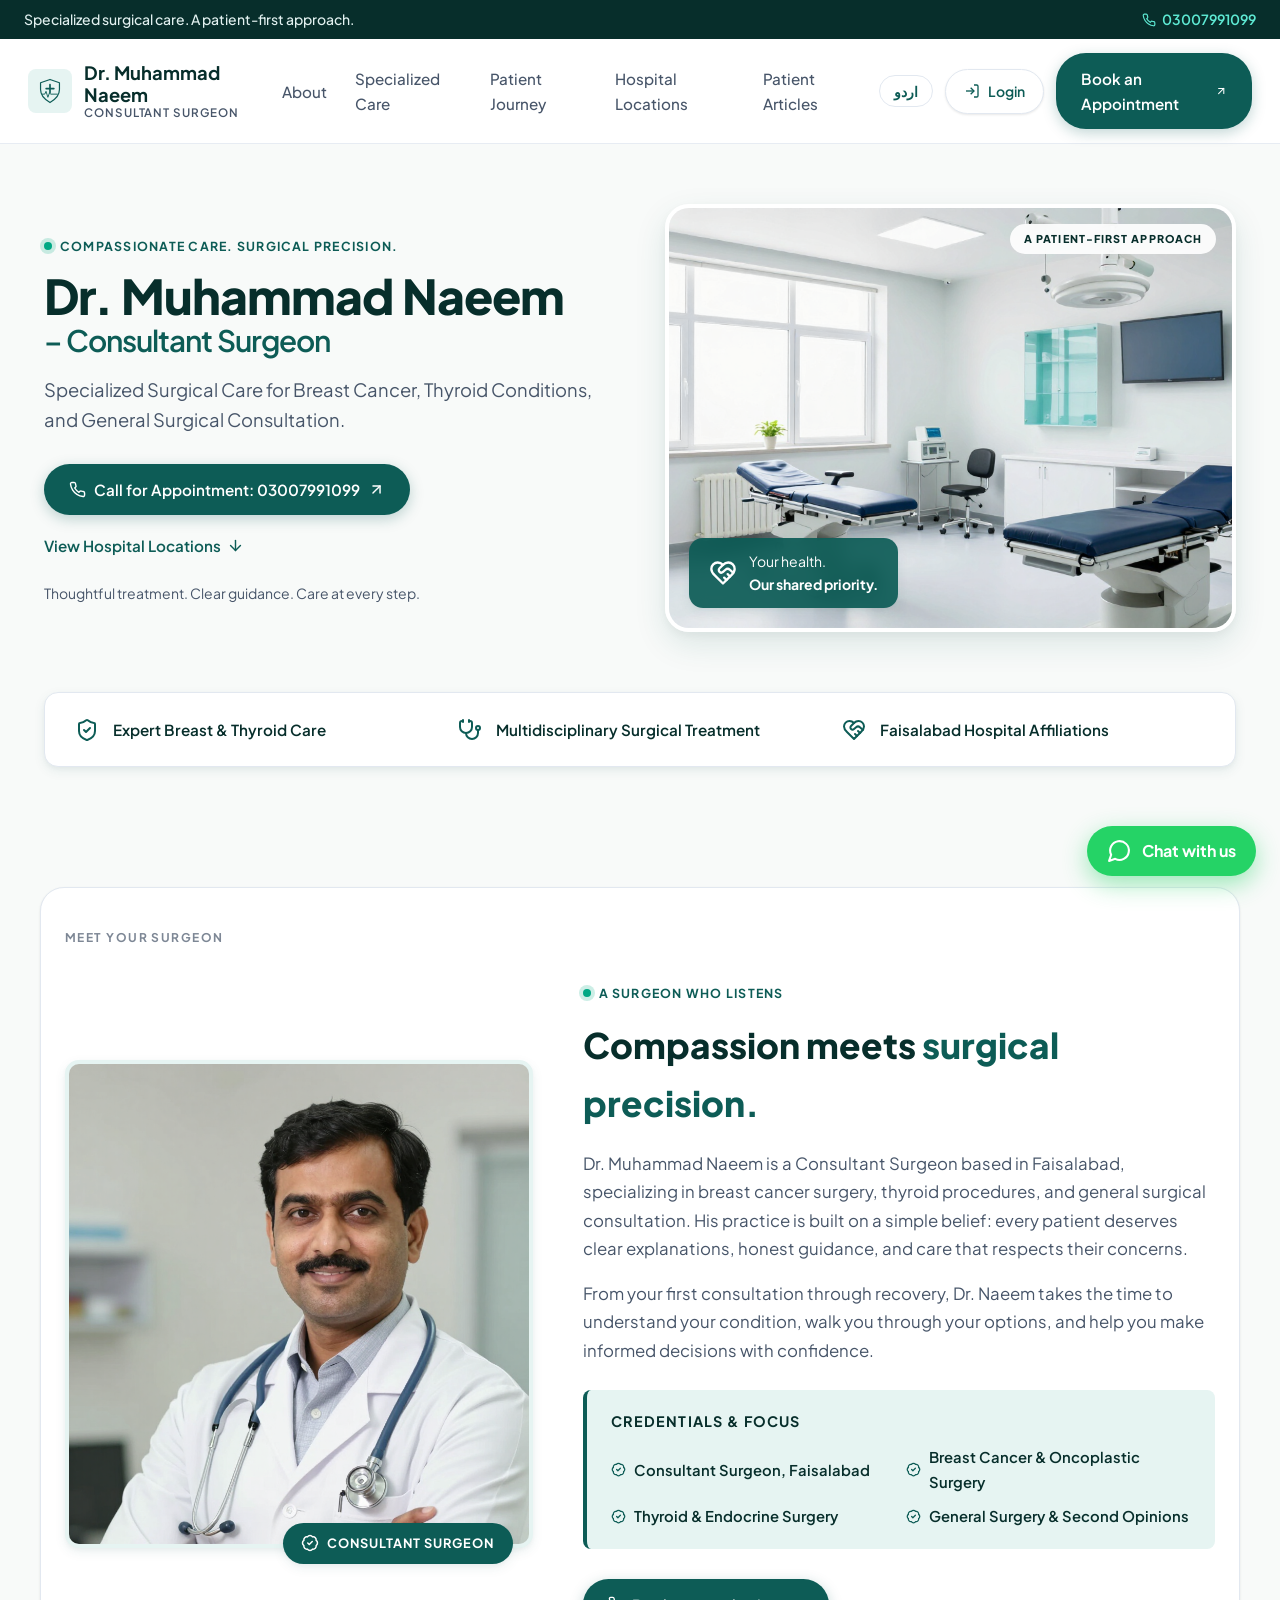
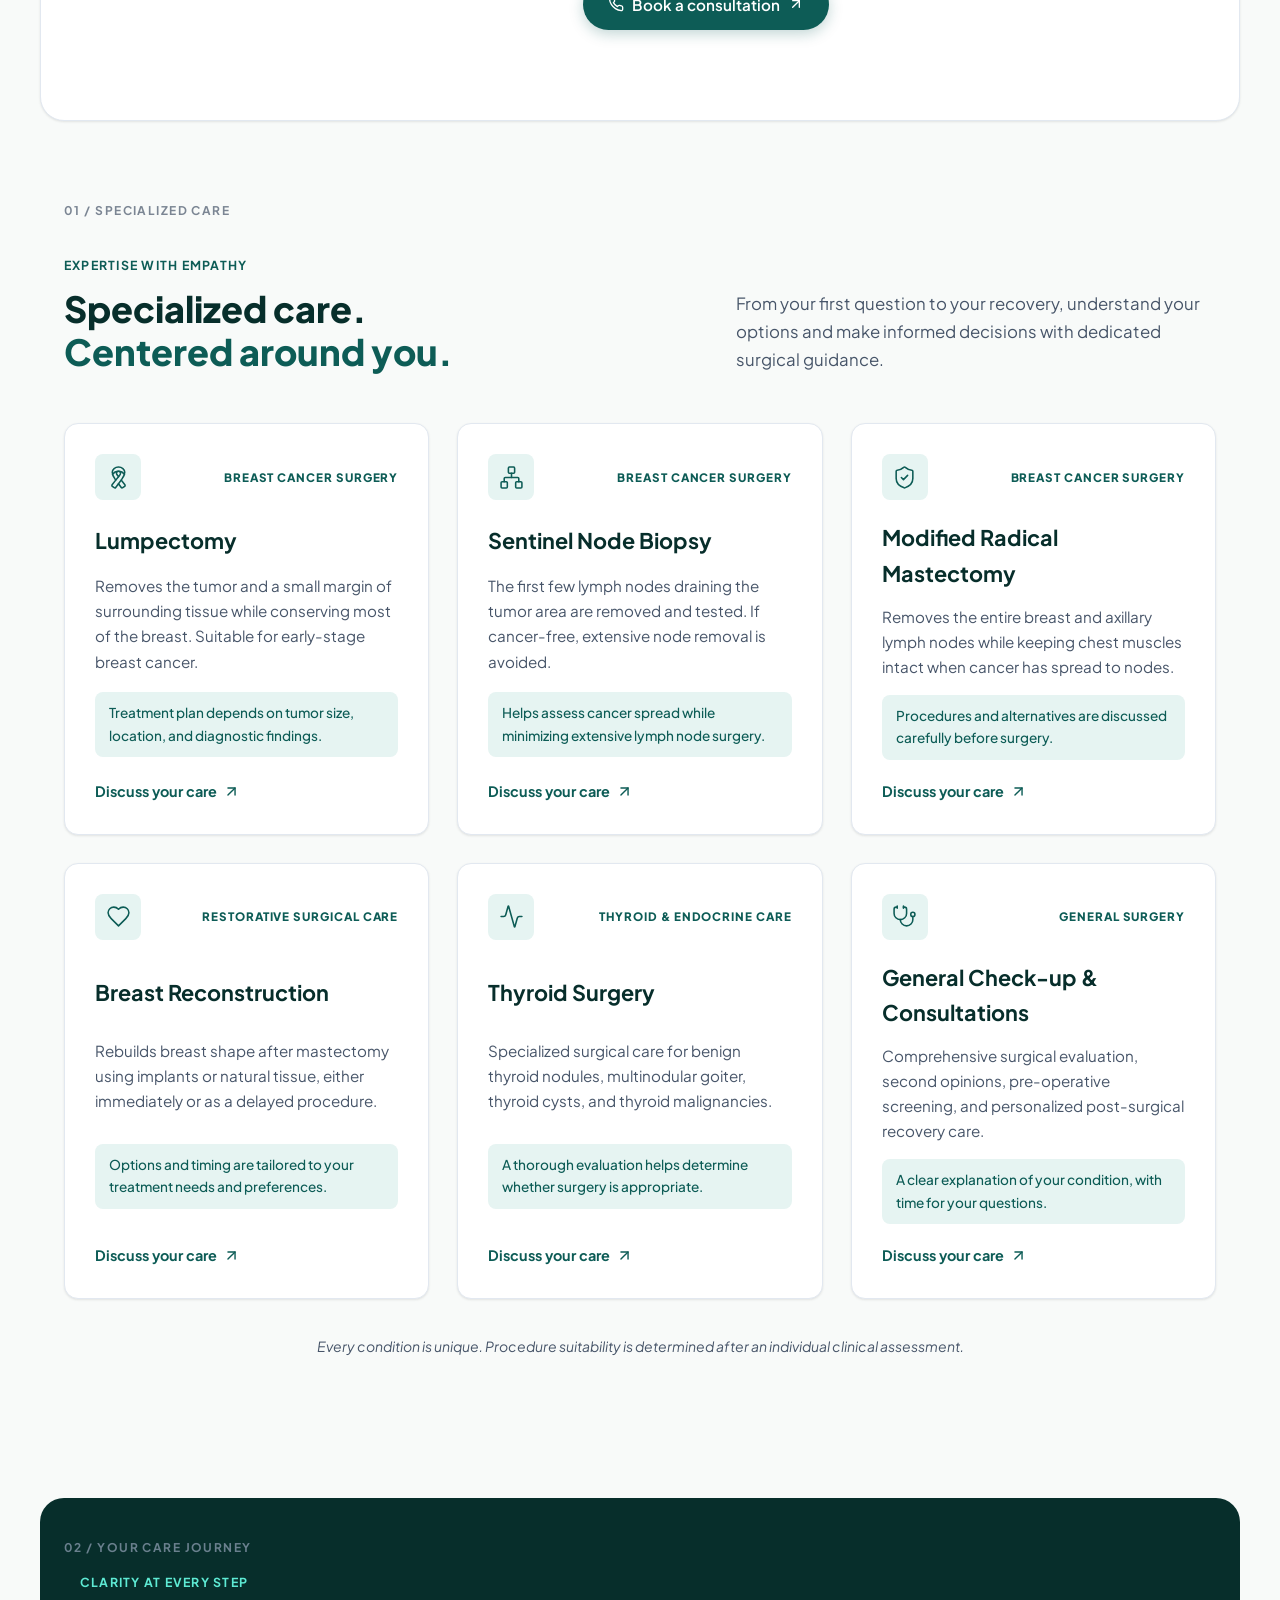
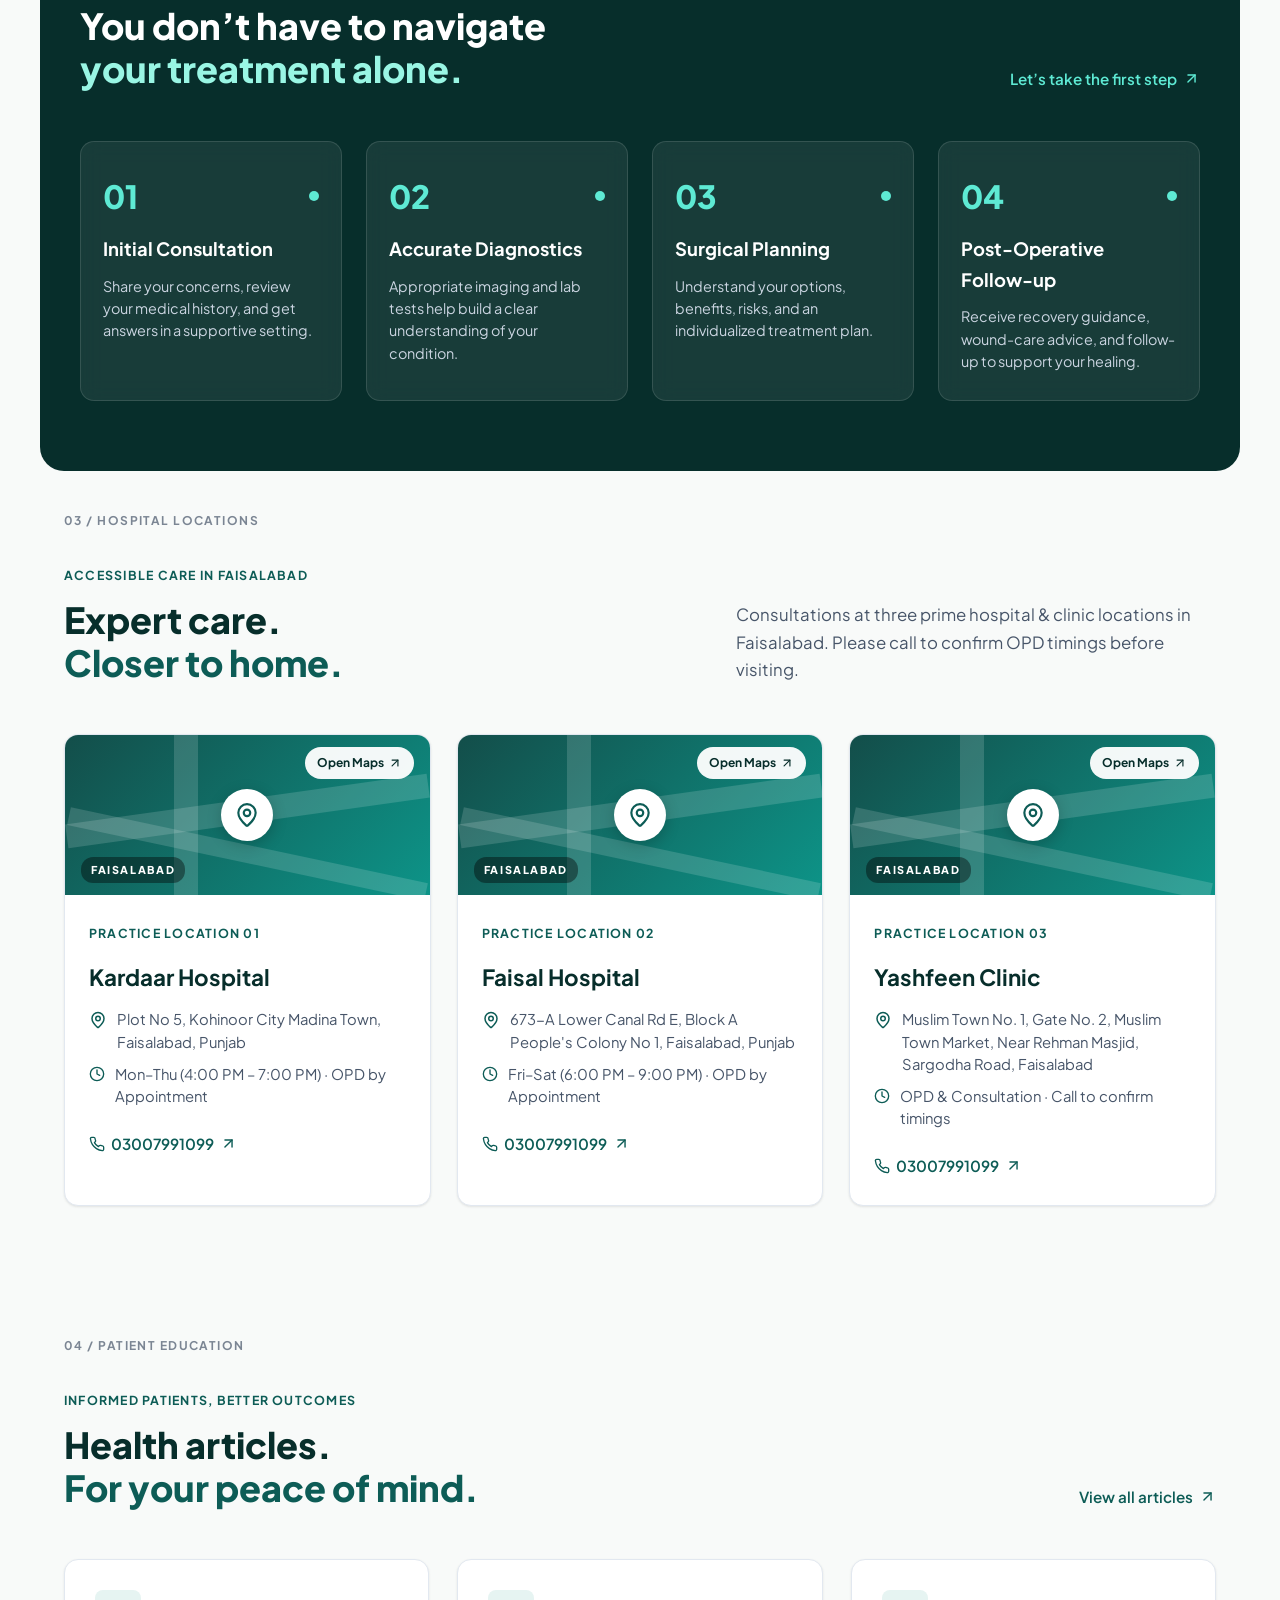
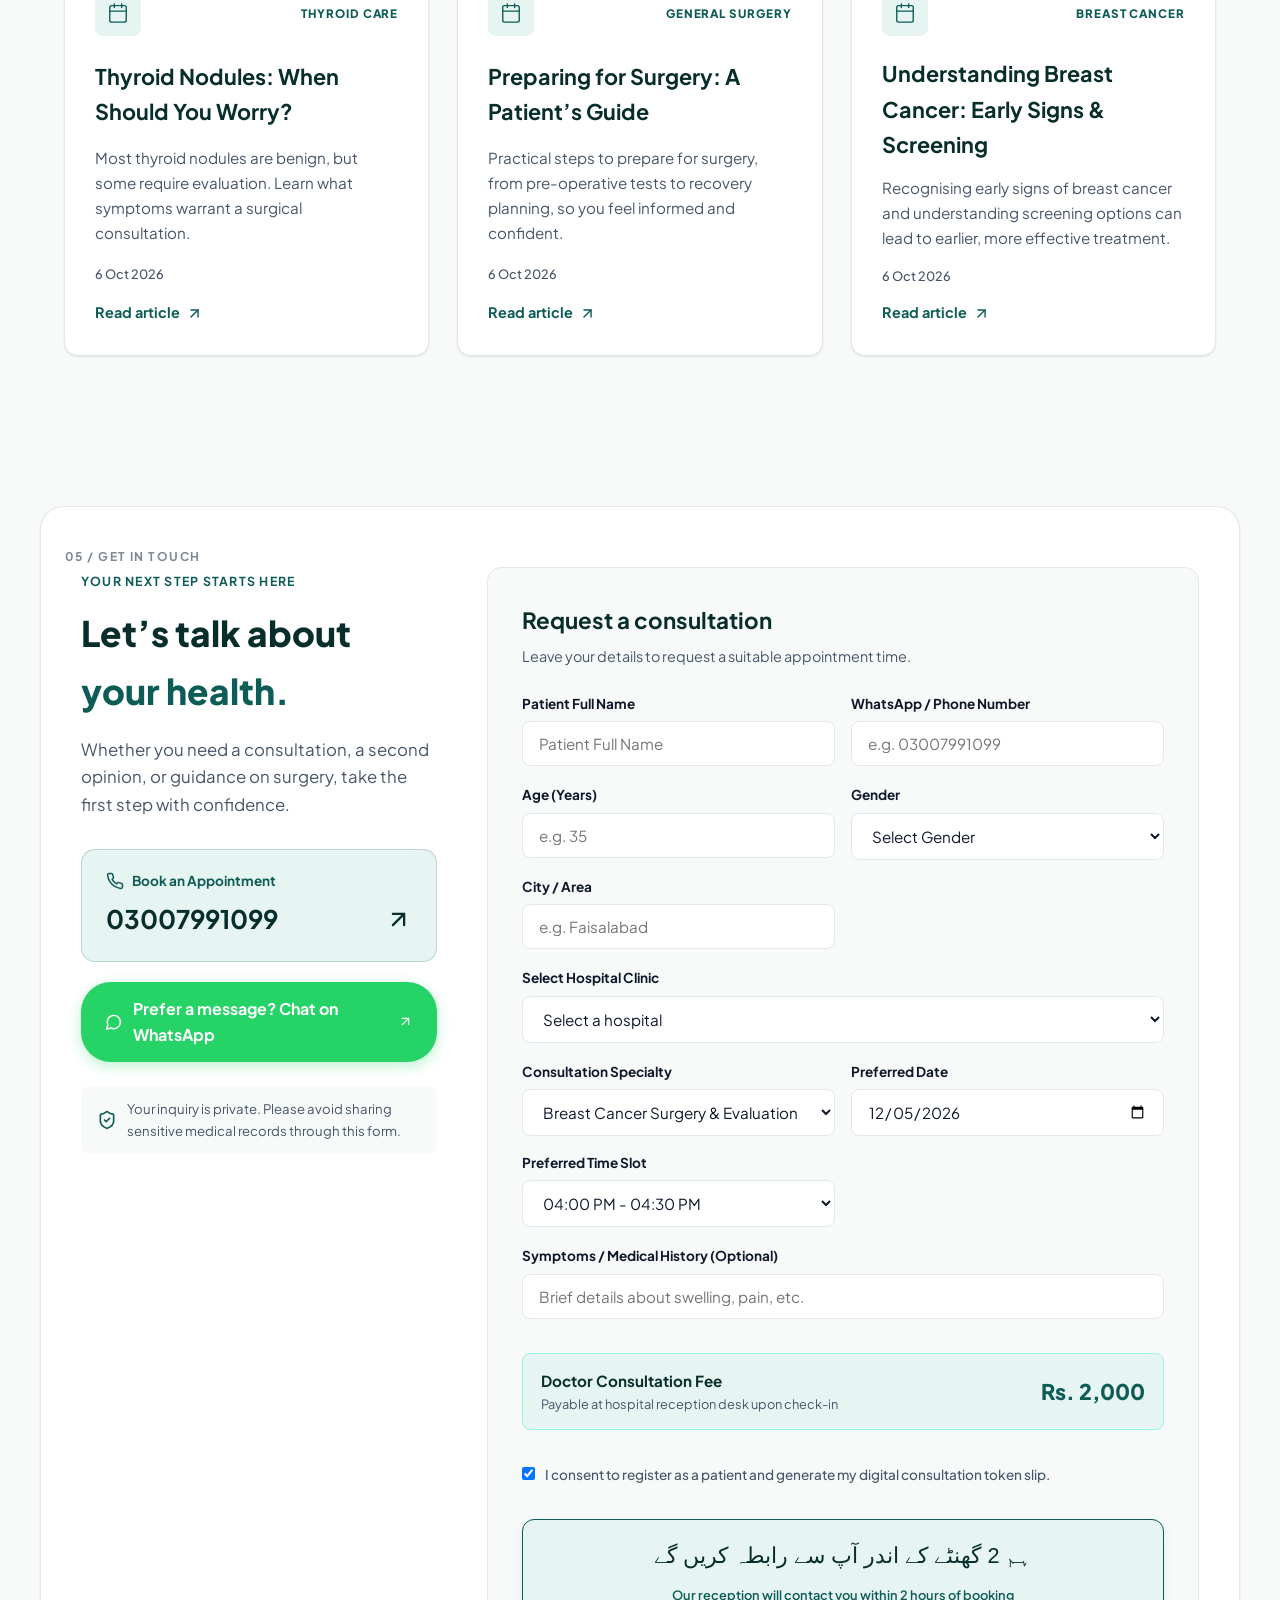
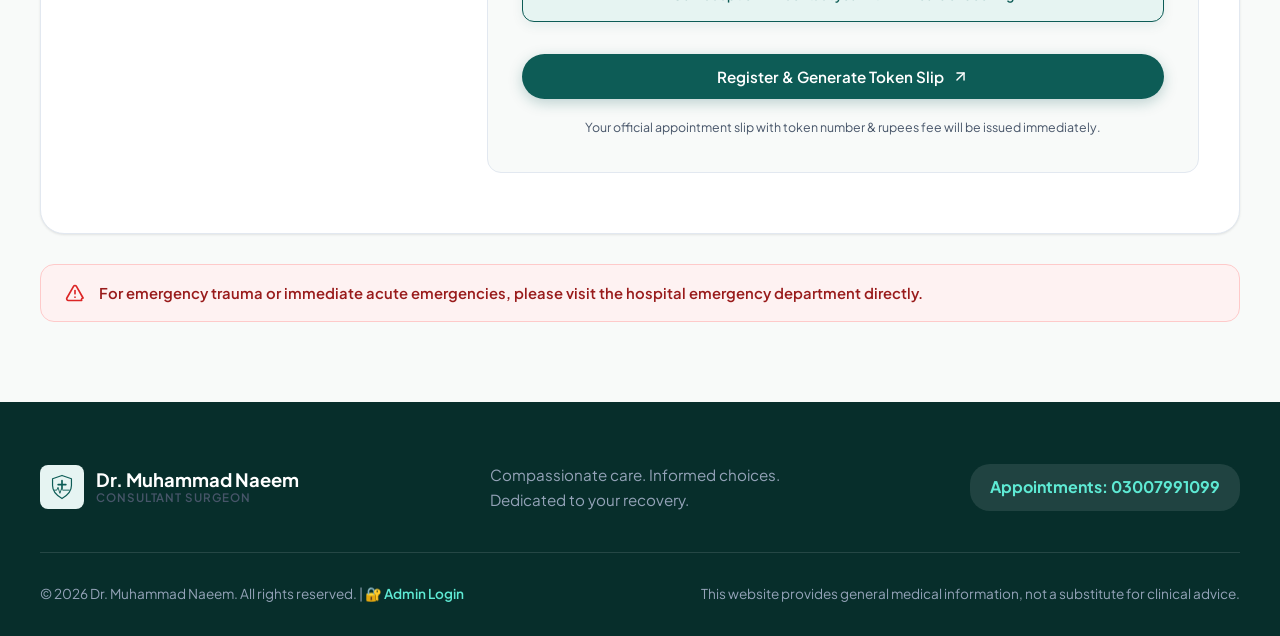
==== commit 59fa348f: "Add 2-hour contact notice in Noori Nastaliq Urdu and restrict logout button to logged-in Admin and R" ====
--- a/index.html
+++ b/index.html
@@ -786,6 +786,14 @@
             <span data-en="I consent to register as a patient and generate my digital consultation token slip." data-ur="میں مریض کے طور پر رجسٹریشن اور ٹوکن سلپ کے اجراء سے متفق ہوں۔">I consent to register as a patient and generate my digital consultation token slip.</span>
           </label>
 
+          <!-- 2-Hour Contact Notice in Noori Nastaliq Urdu -->
+          <div class="urdu-contact-banner">
+            ہم 2 گھنٹے کے اندر آپ سے رابطہ کریں گے
+            <div style="font-family: var(--font-sans); font-size: 0.8rem; color: #0d5c56; direction: ltr; margin-top: 2px; font-weight: 600;">
+              Our reception will contact you within 2 hours of booking
+            </div>
+          </div>
+
           <button type="submit" class="button">
             <span data-en="Register & Generate Token Slip" data-ur="رجسٹر کریں اور اپوائنٹمنٹ سلپ حاصل کریں">Register & Generate Token Slip</span>
             <svg xmlns="http://www.w3.org/2000/svg" width="17" height="17" viewBox="0 0 24 24" fill="none" stroke="currentColor" stroke-width="2" stroke-linecap="round" stroke-linejoin="round"><path d="M7 7h10v10"></path><path d="M7 17 17 7"></path></svg>
--- a/styles.css
+++ b/styles.css
@@ -1689,3 +1689,20 @@
   }
 }
 
+/* Urdu Nastaliq 2-Hour Contact Banner */
+.urdu-contact-banner {
+  font-family: var(--font-urdu), 'Jameel Noori Nastaleeq', 'Urdu Typesetting', serif;
+  direction: rtl;
+  text-align: center;
+  font-size: 1.35rem;
+  line-height: 2.2;
+  color: #072e2b;
+  background: #e6f4f2;
+  border: 1.5px solid #0d5c56;
+  padding: 12px 18px;
+  border-radius: 12px;
+  margin: 14px 0;
+  box-shadow: 0 4px 12px rgba(13, 92, 86, 0.08);
+}
+
+
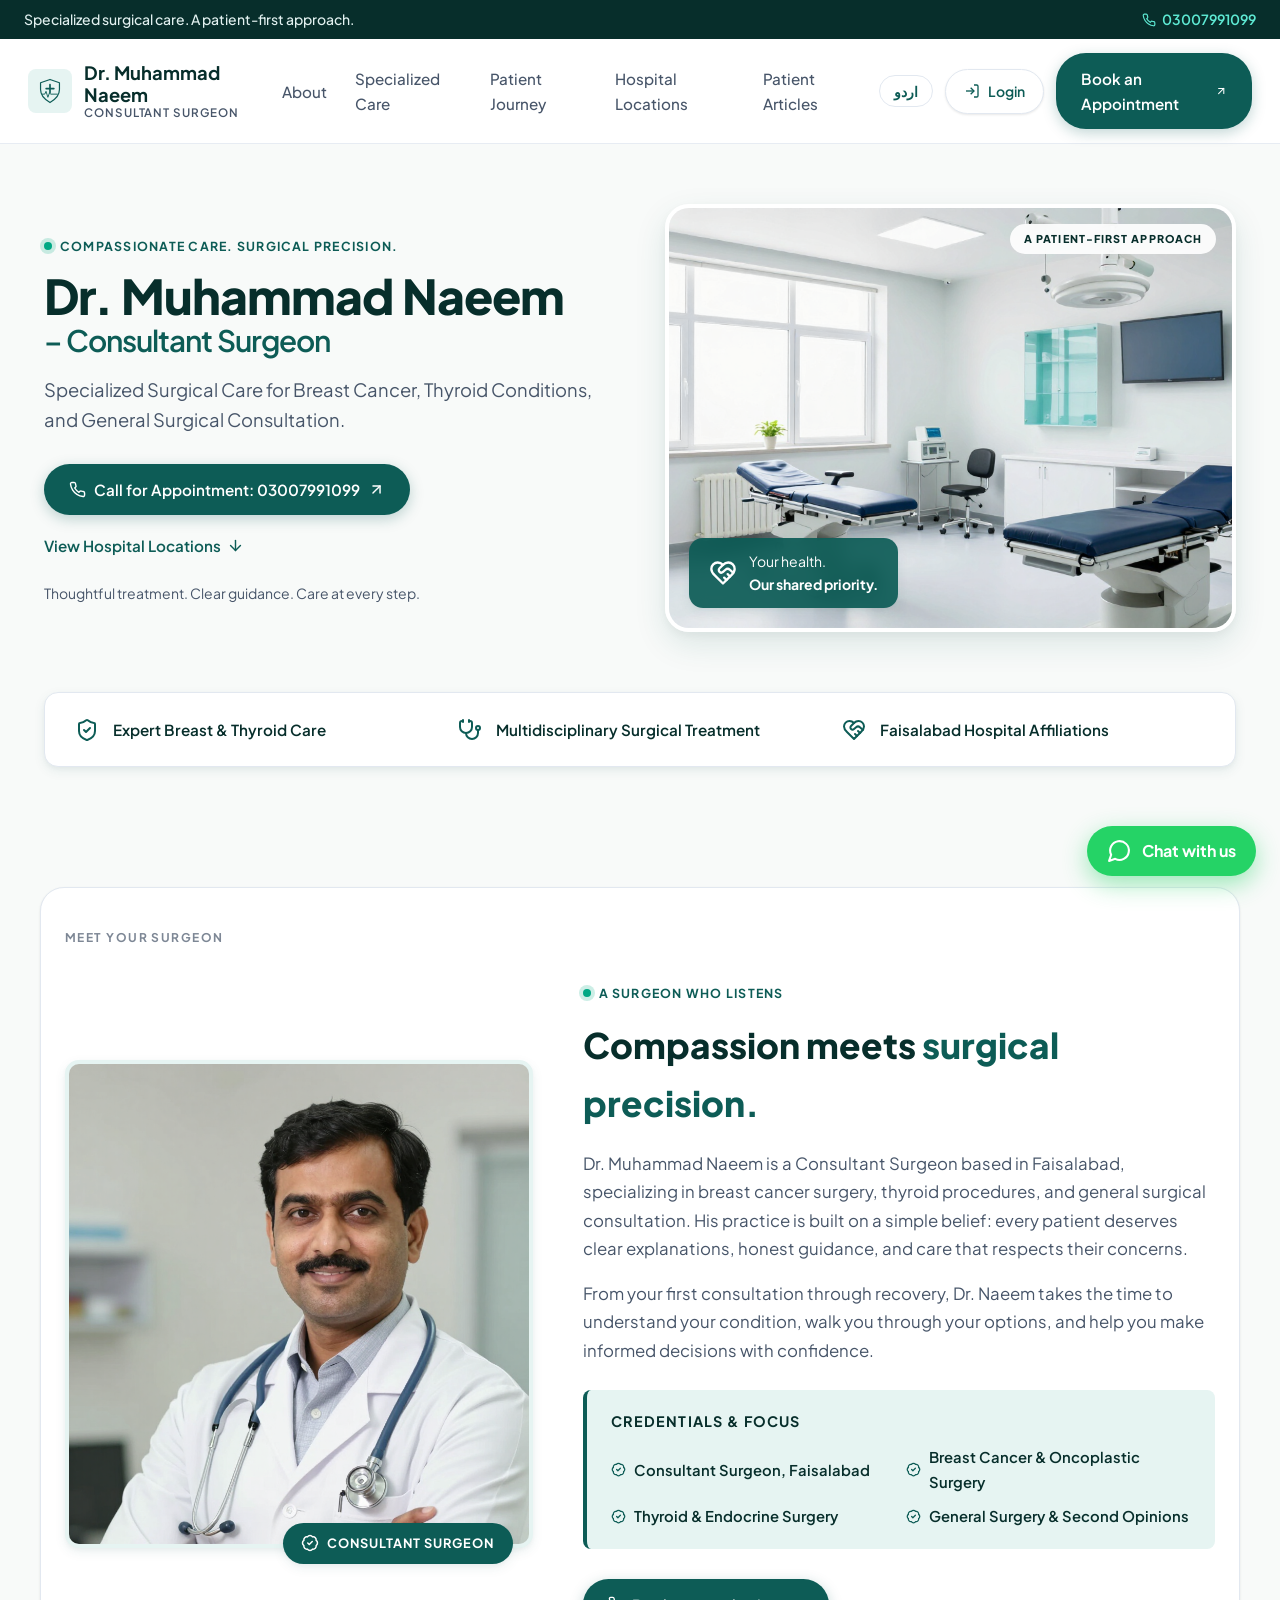
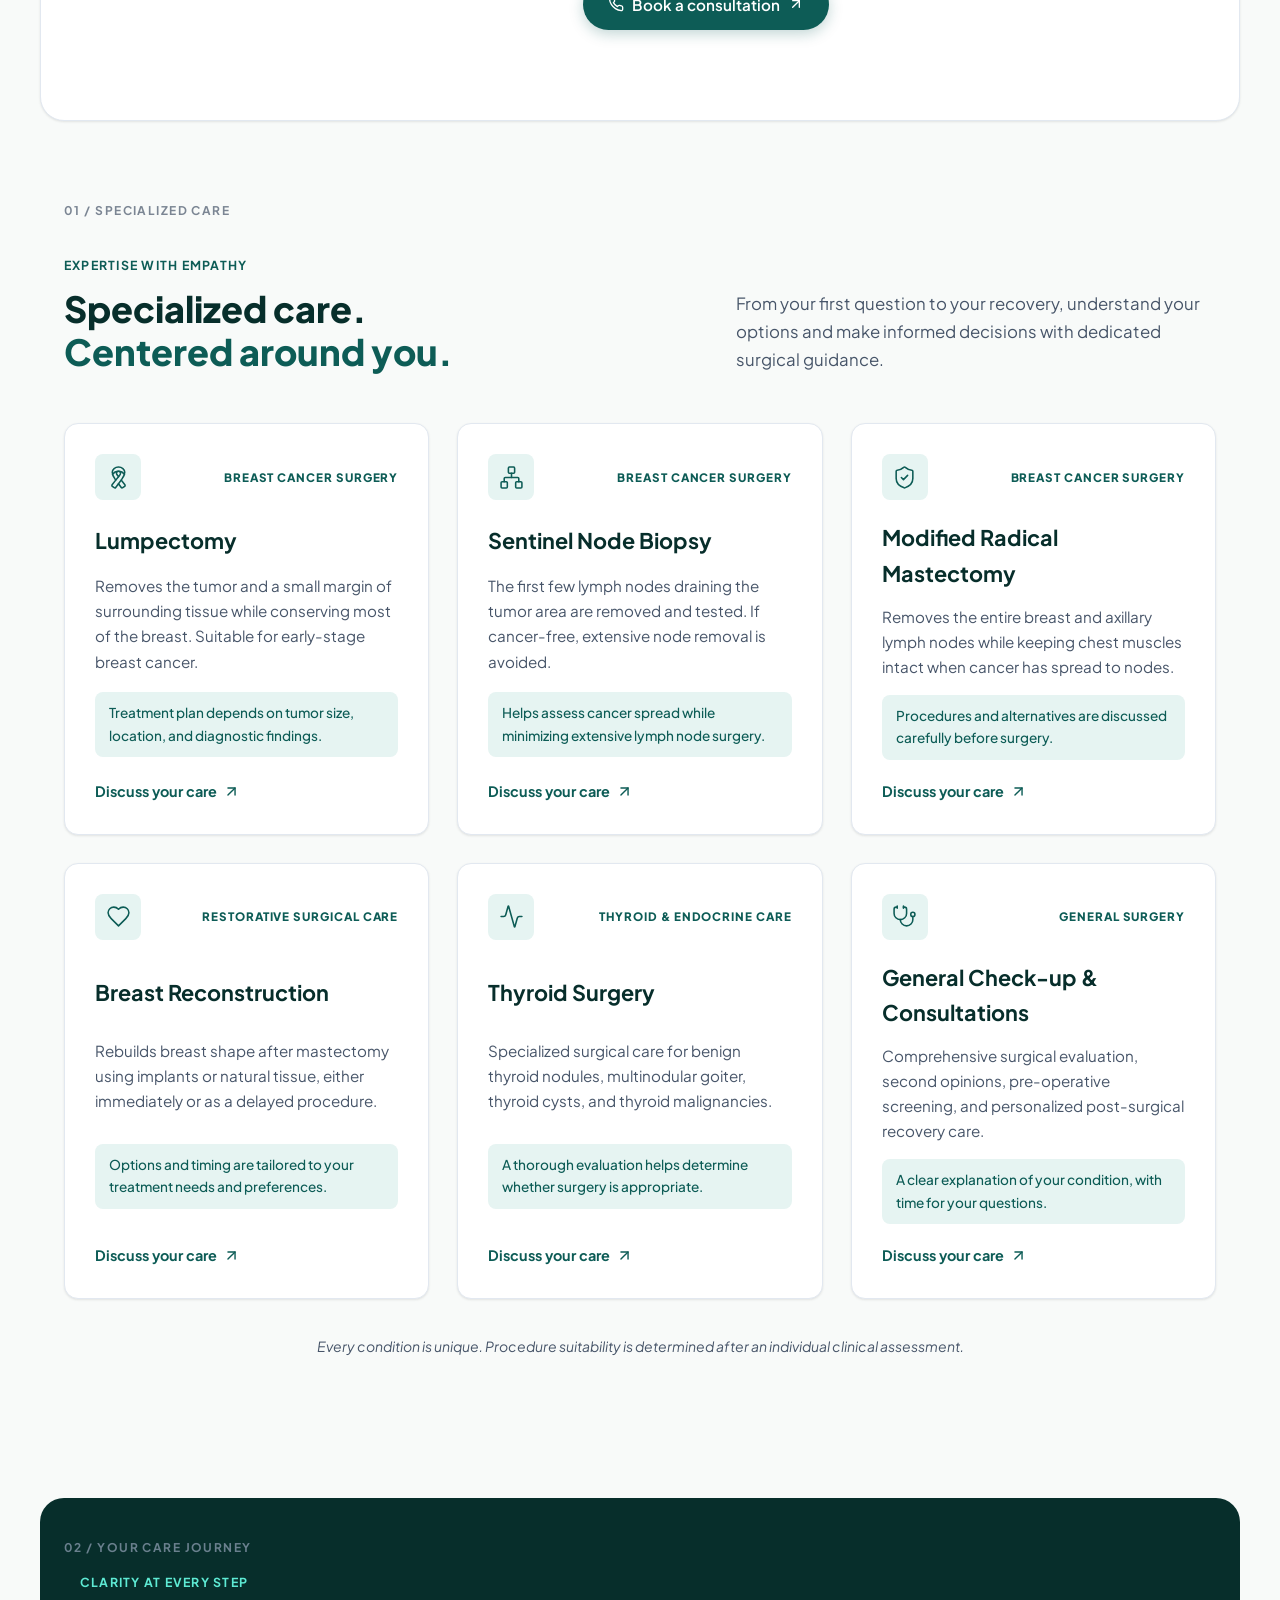
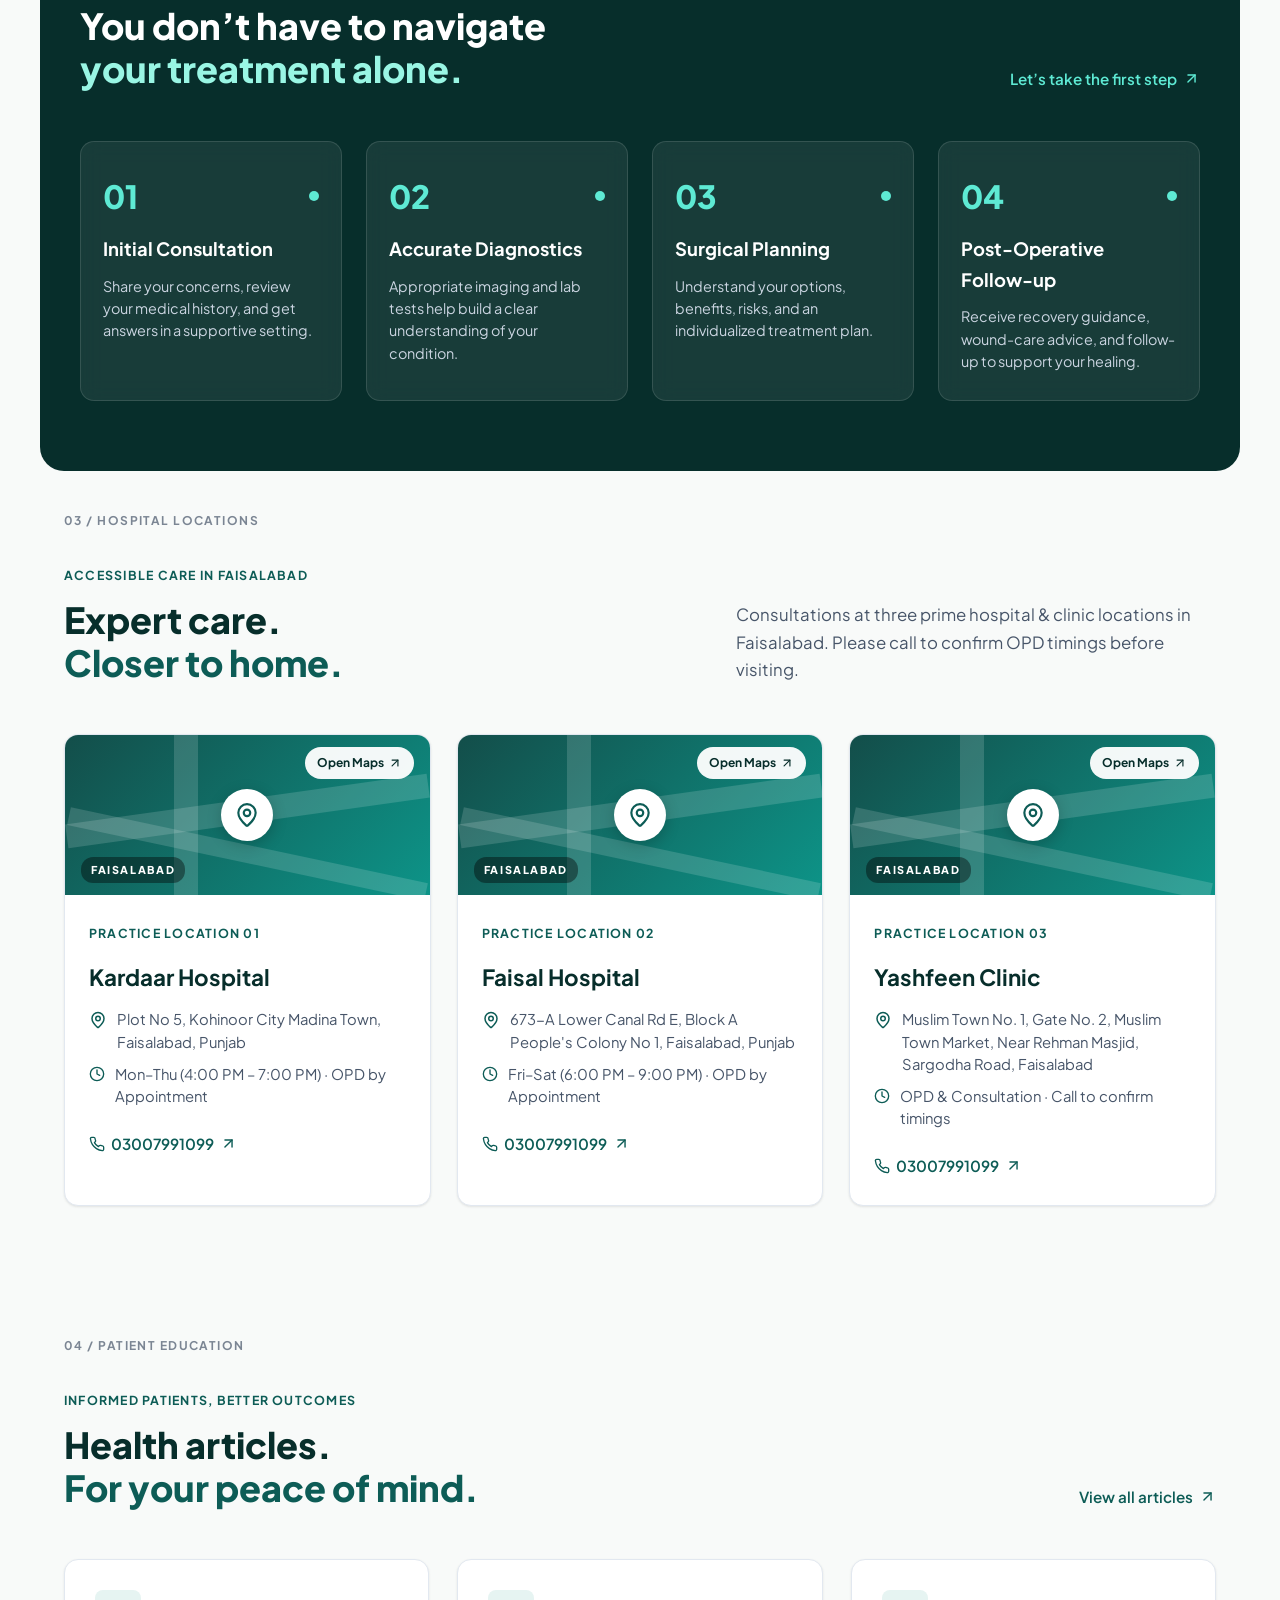
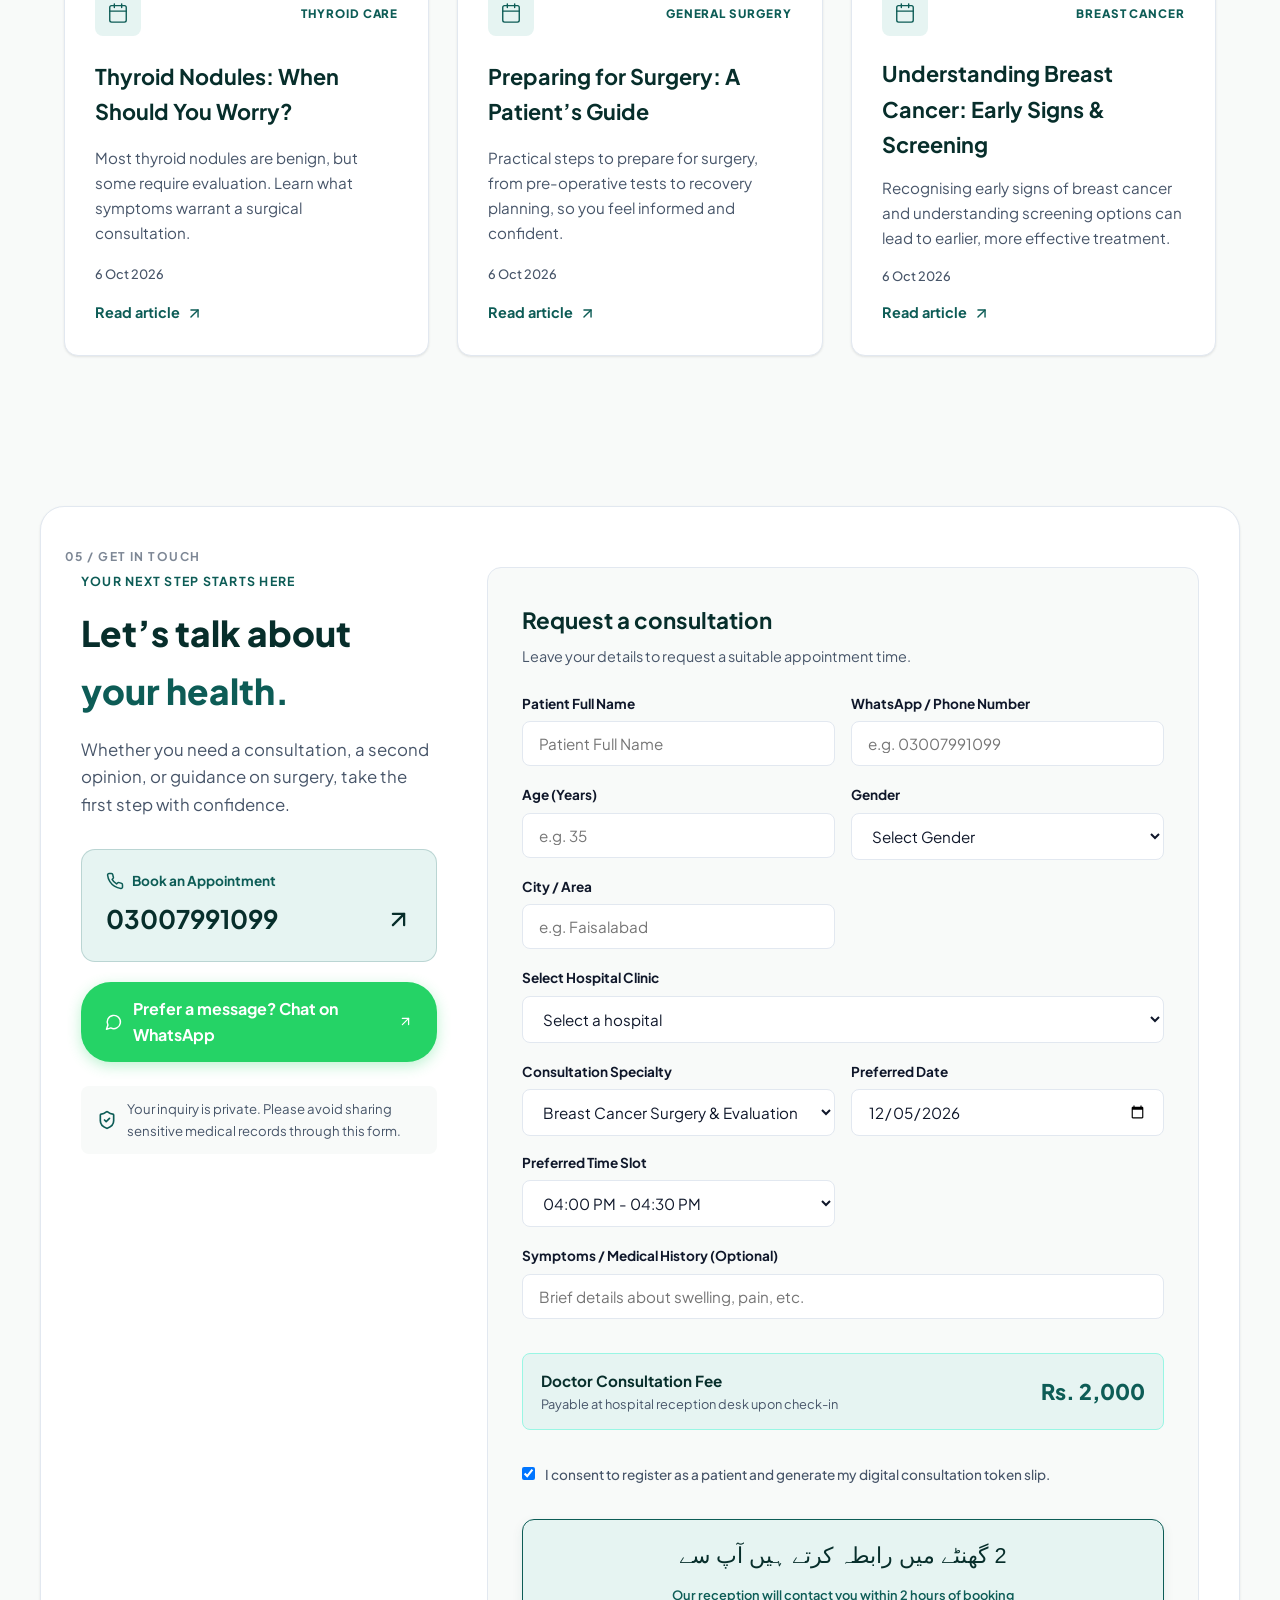
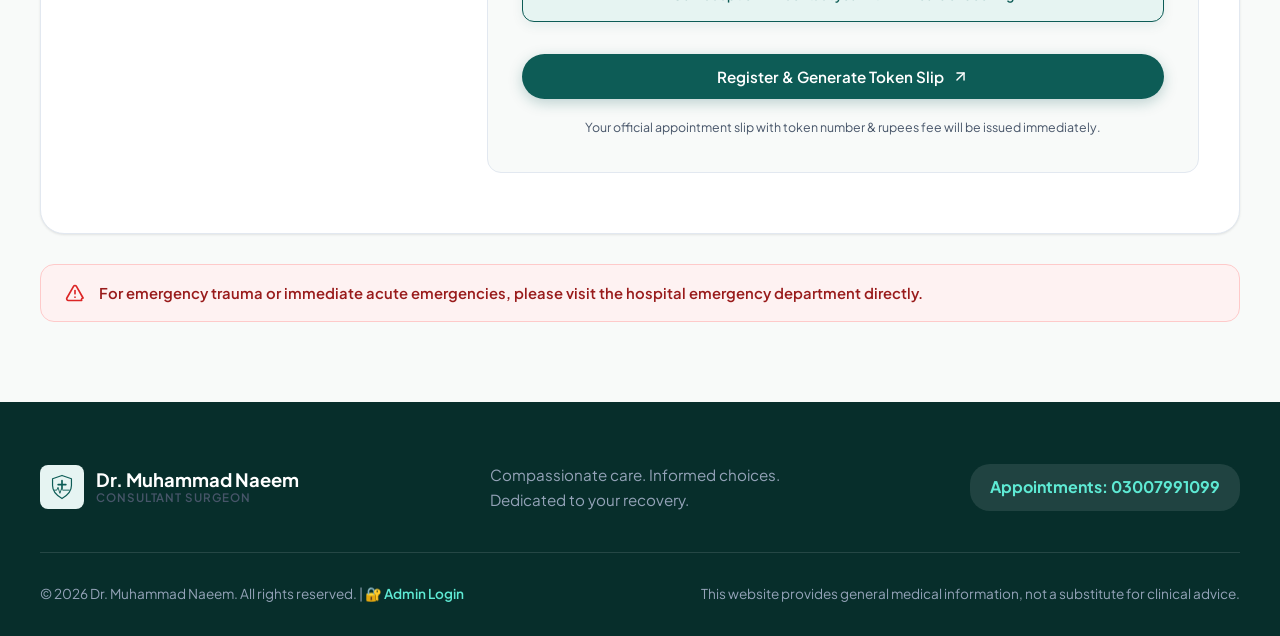
==== commit d13476c3: "Remove WhatsApp and Call buttons from submission modal and display 2-hour contact notice in Noori Na" ====
--- a/index.html
+++ b/index.html
@@ -788,7 +788,7 @@
 
           <!-- 2-Hour Contact Notice in Noori Nastaliq Urdu -->
           <div class="urdu-contact-banner">
-            ہم 2 گھنٹے کے اندر آپ سے رابطہ کریں گے
+            2 گھنٹے میں رابطہ کرتے ہیں آپ سے
             <div style="font-family: var(--font-sans); font-size: 0.8rem; color: #0d5c56; direction: ltr; margin-top: 2px; font-weight: 600;">
               Our reception will contact you within 2 hours of booking
             </div>
@@ -862,6 +862,8 @@
         </div>
       </div>
     </div>
+  </div>
+
   <!-- Site Login Modal (Admin, Receptionist & Patient Logins) -->
   <div class="modal-backdrop" id="siteLoginModal">
     <div class="modal-container" style="max-width: 500px;">
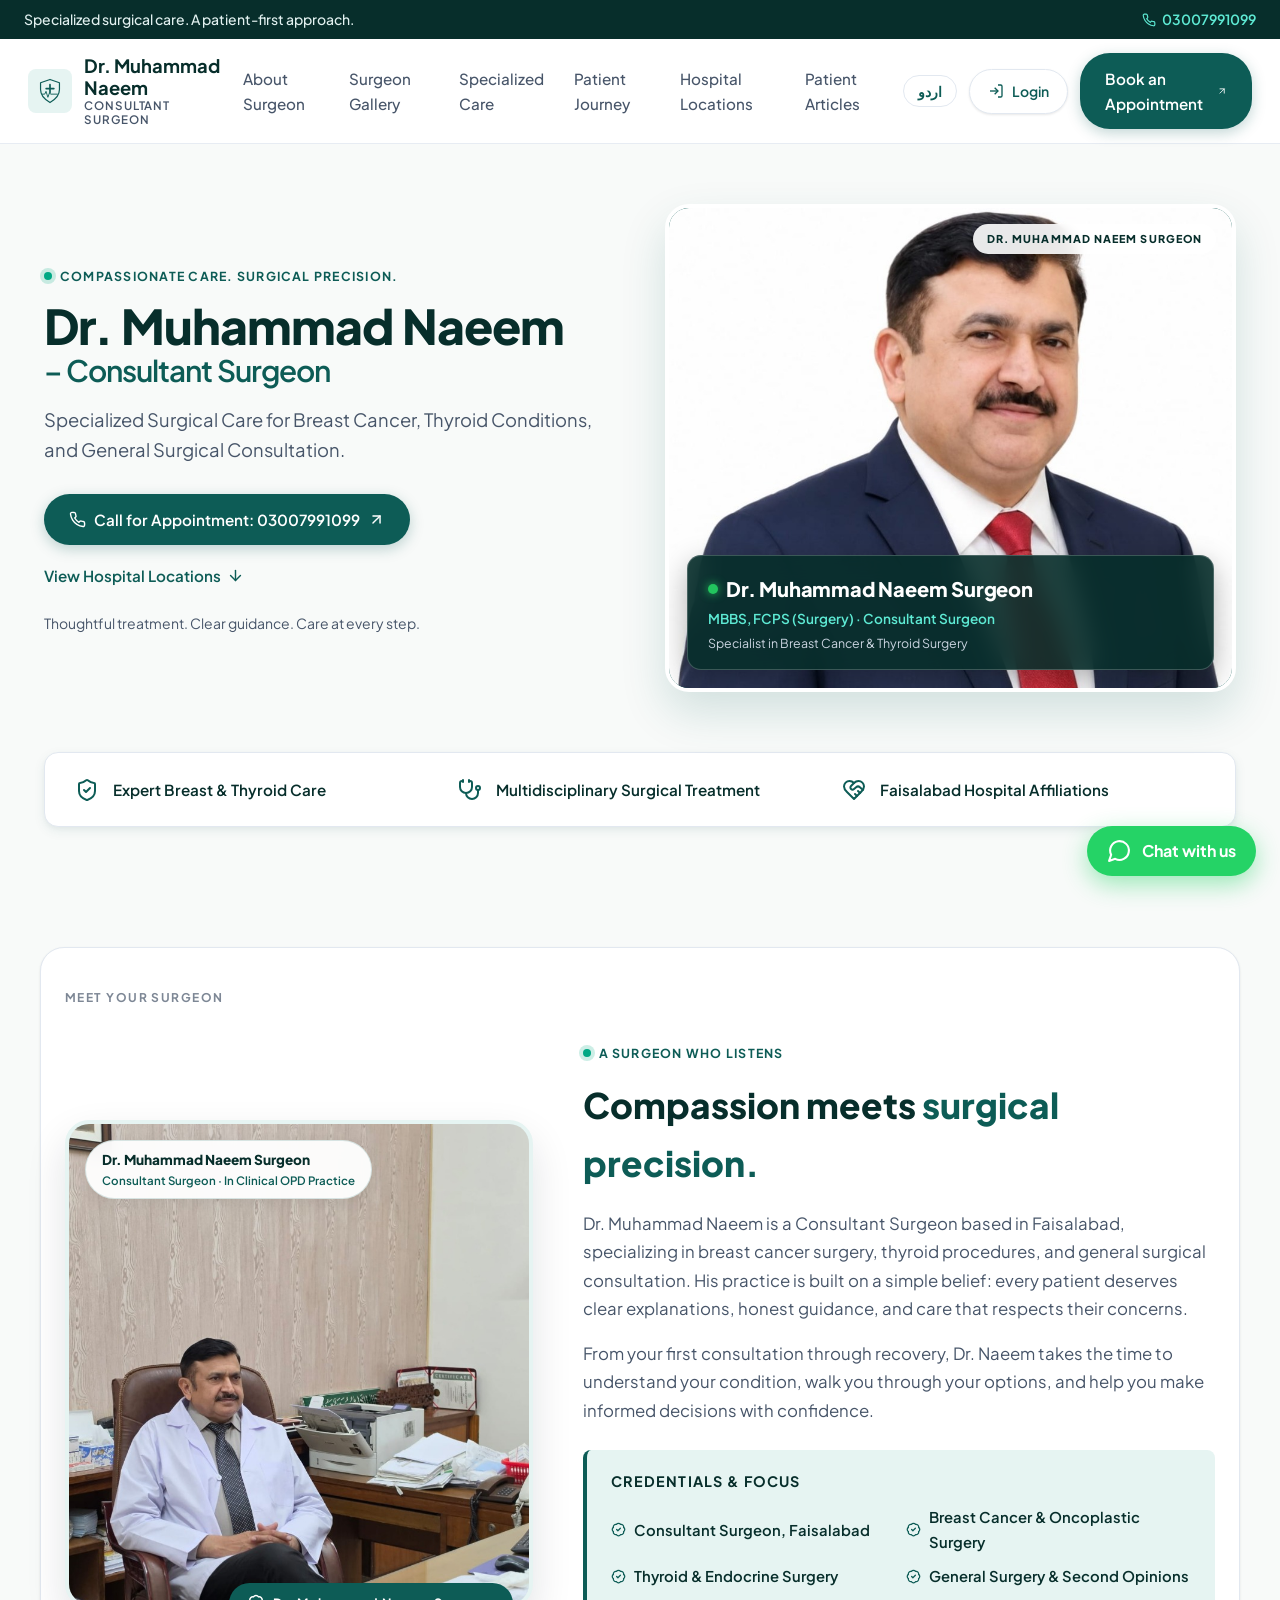
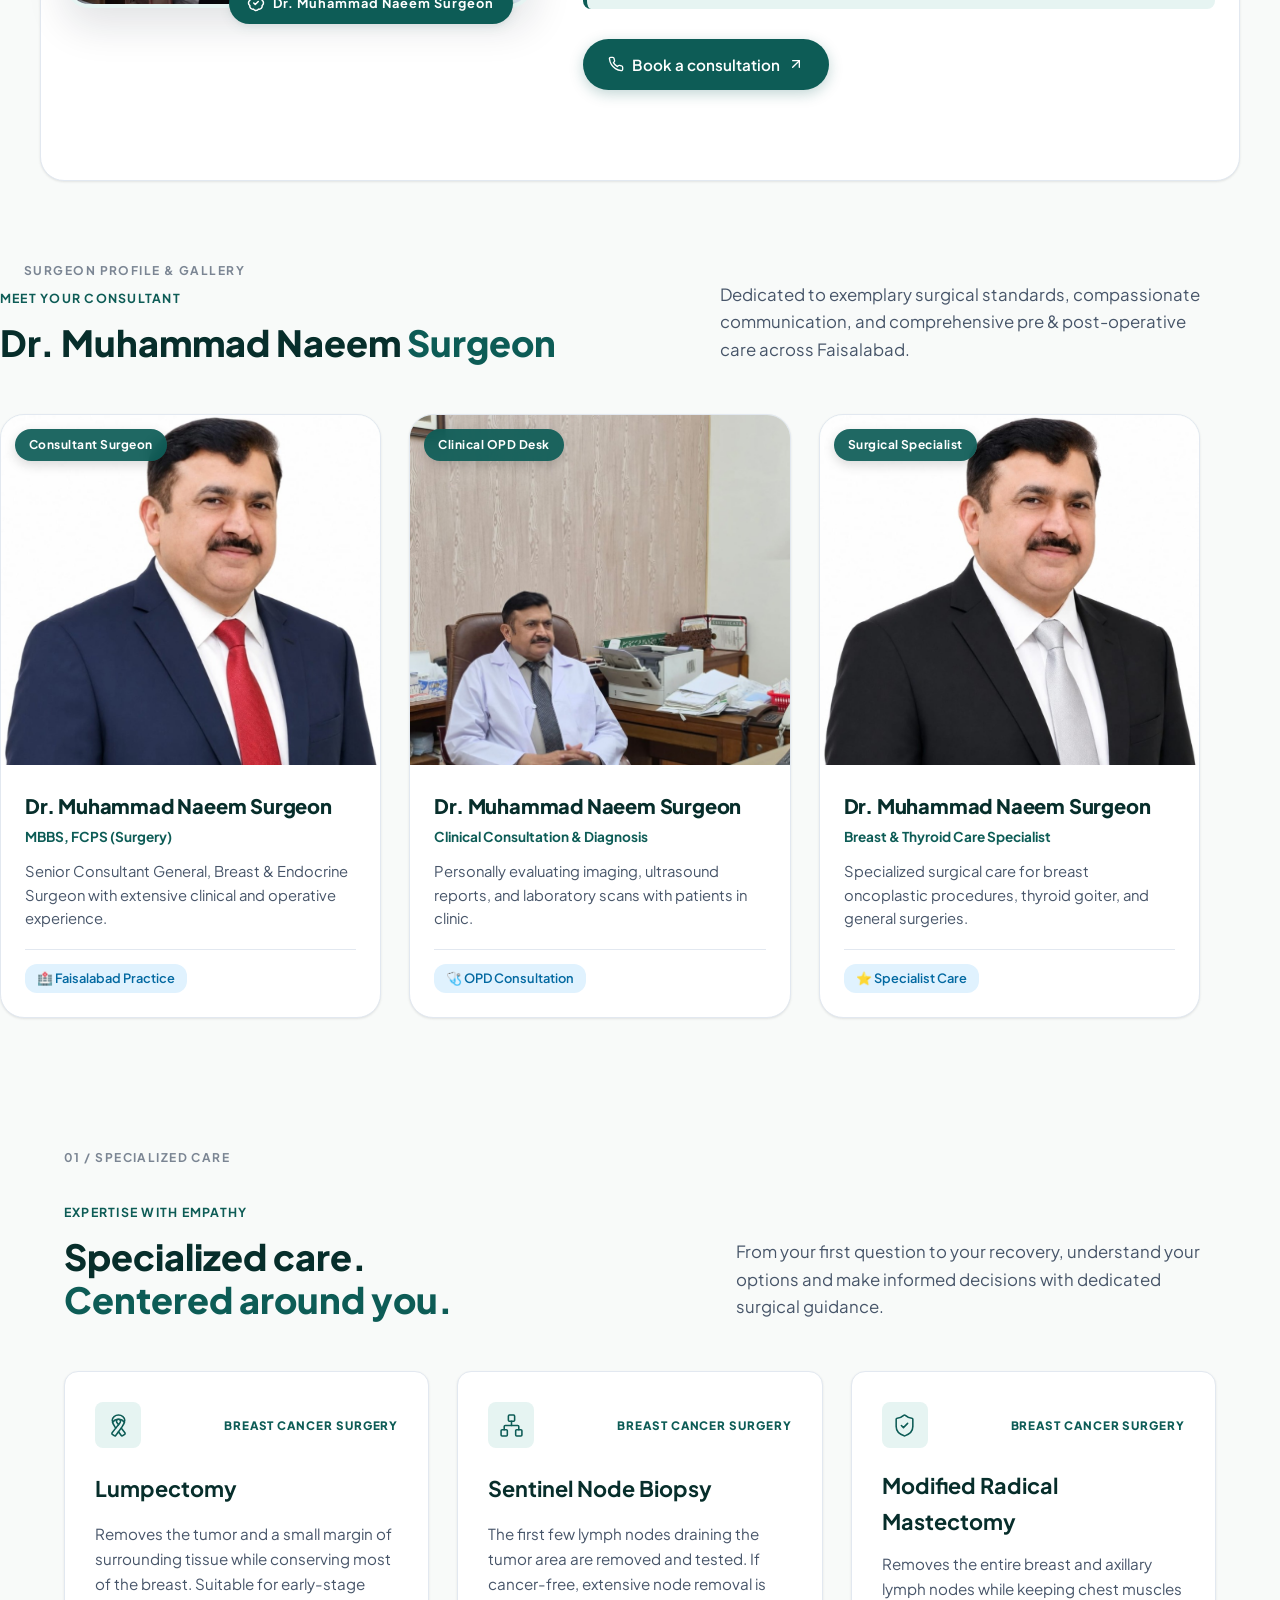
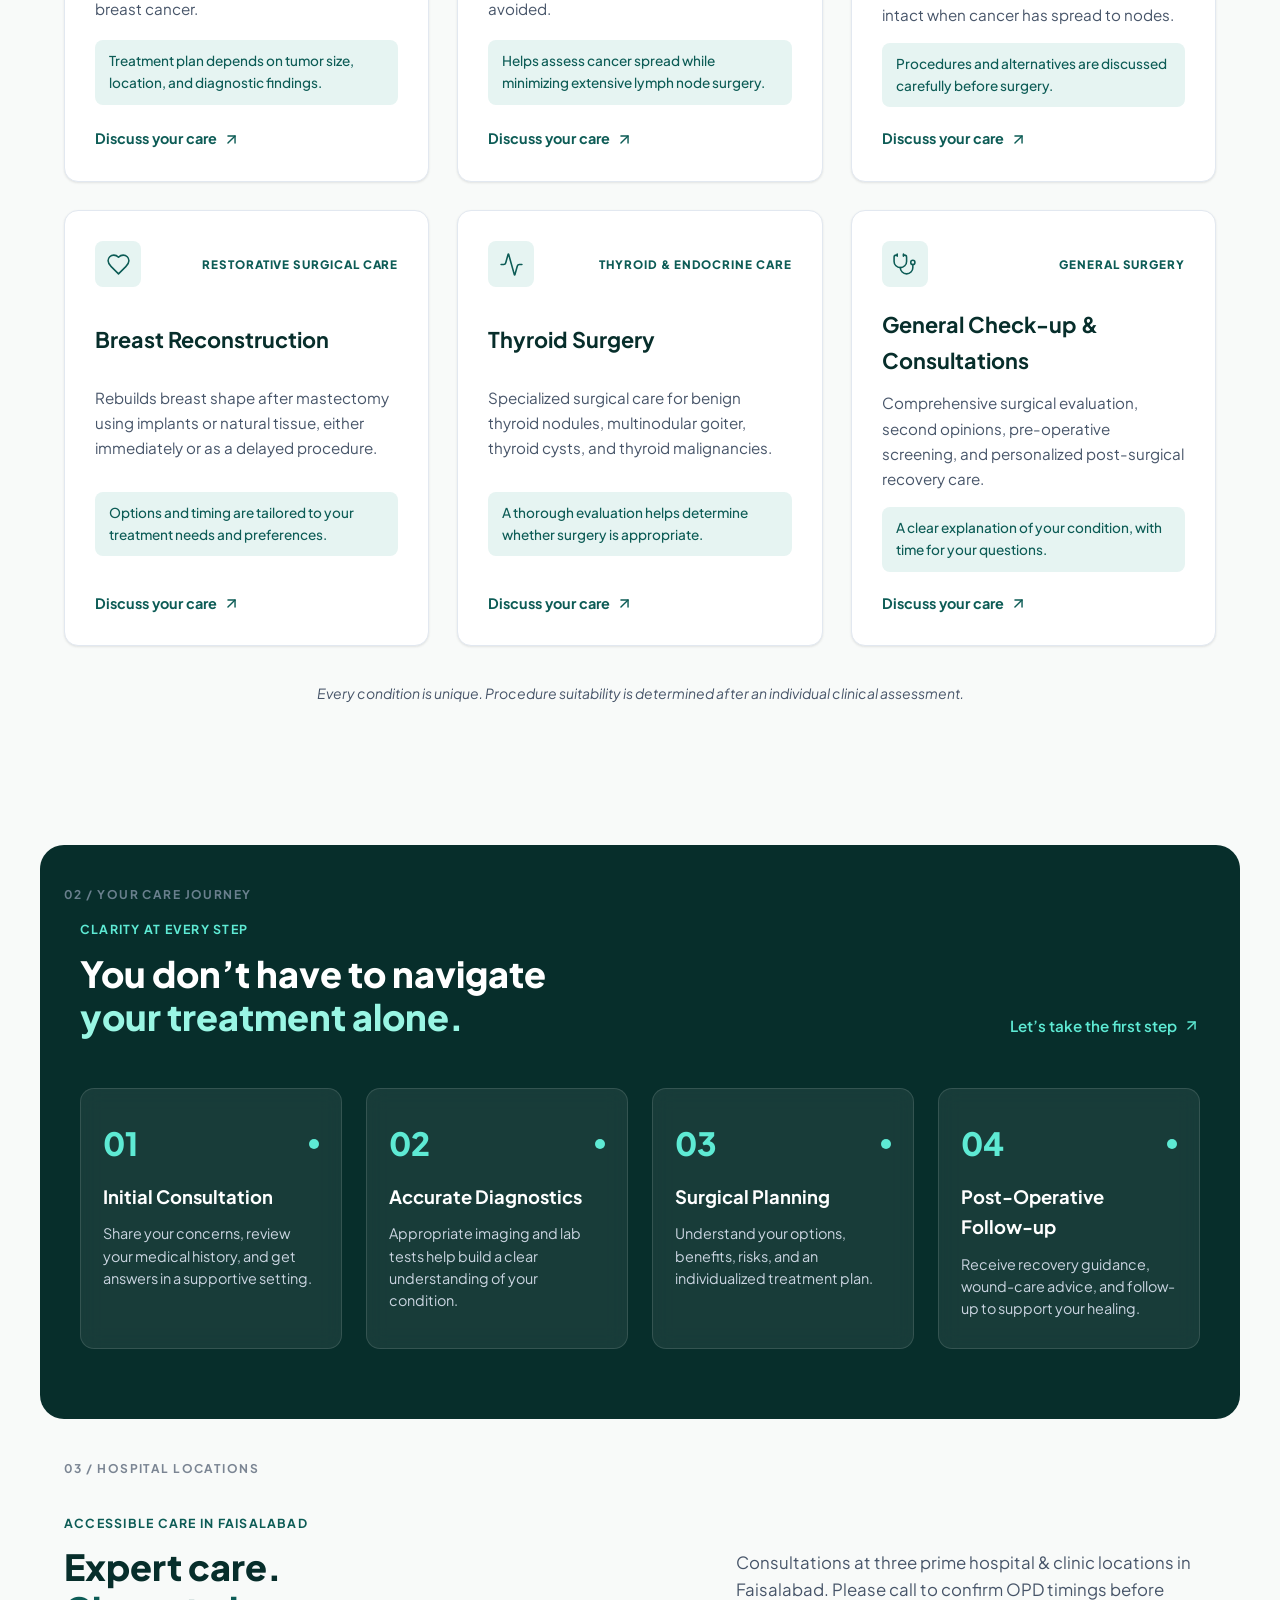
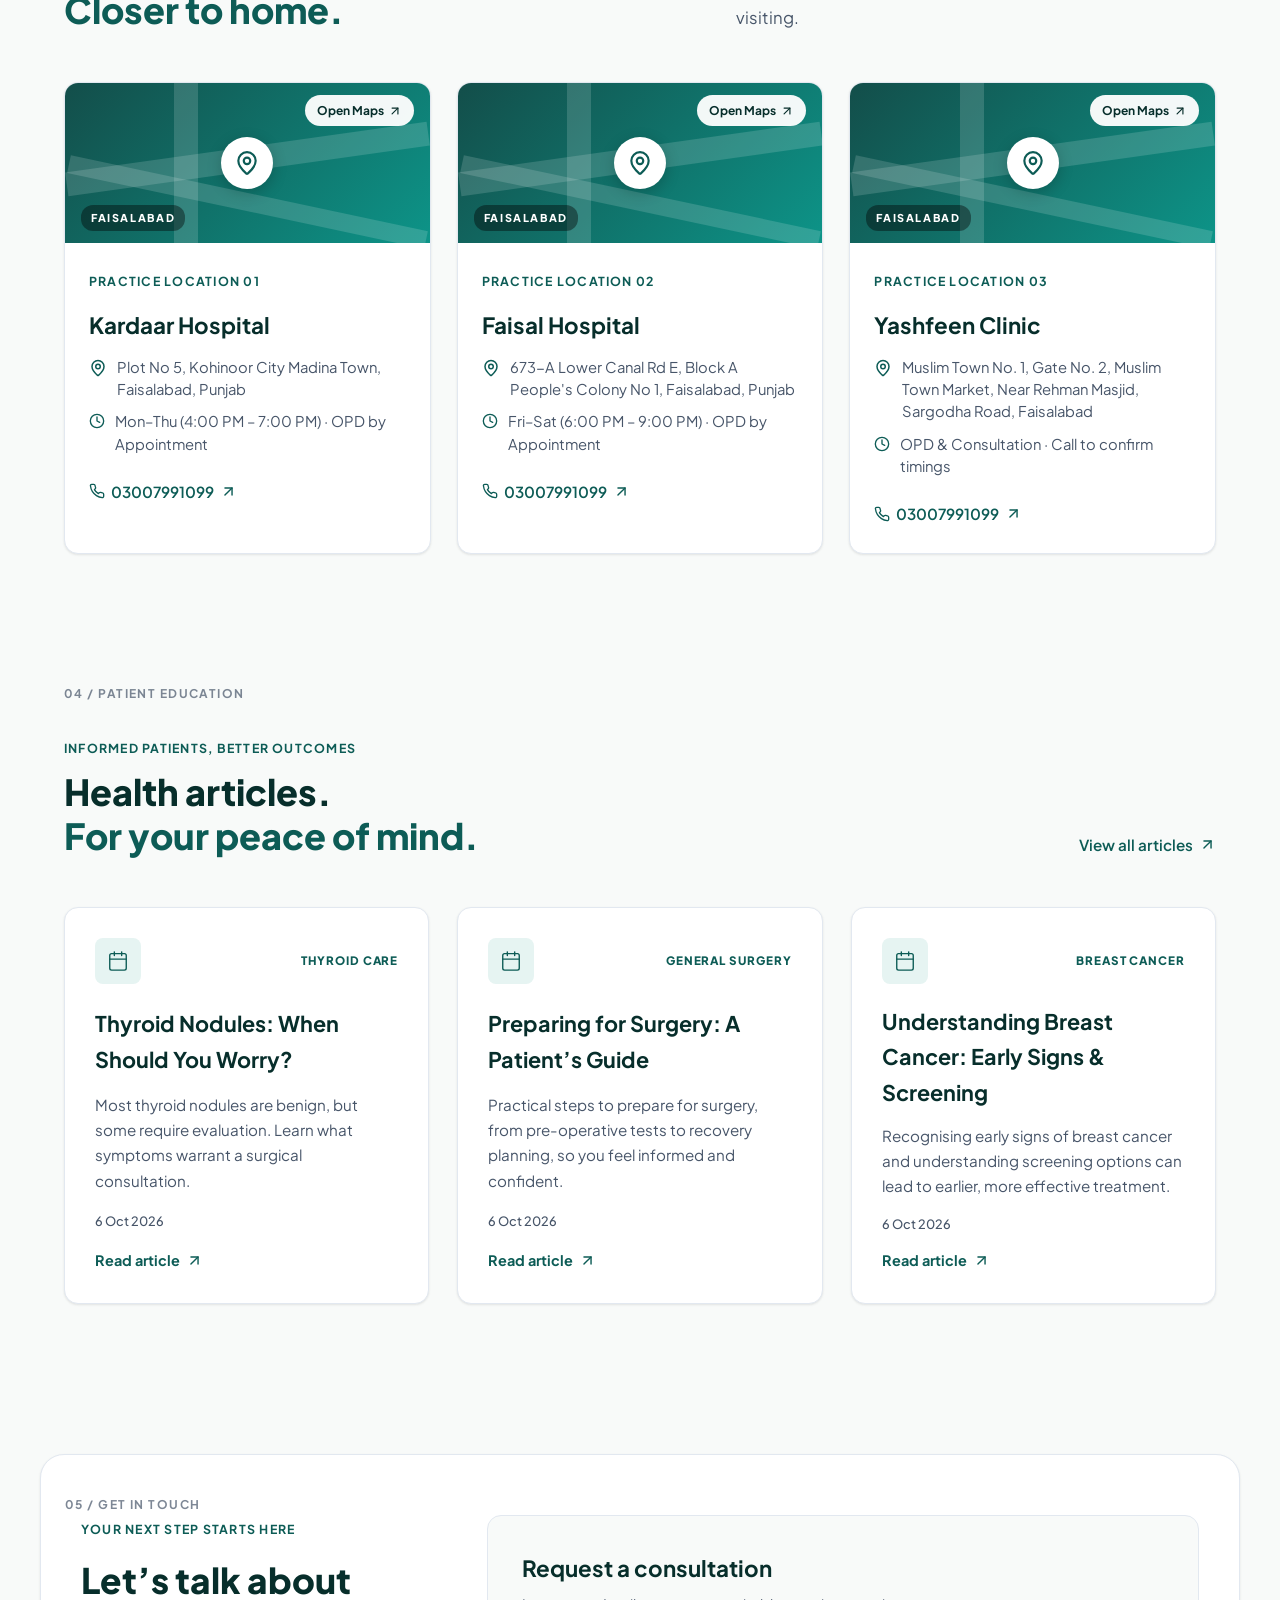
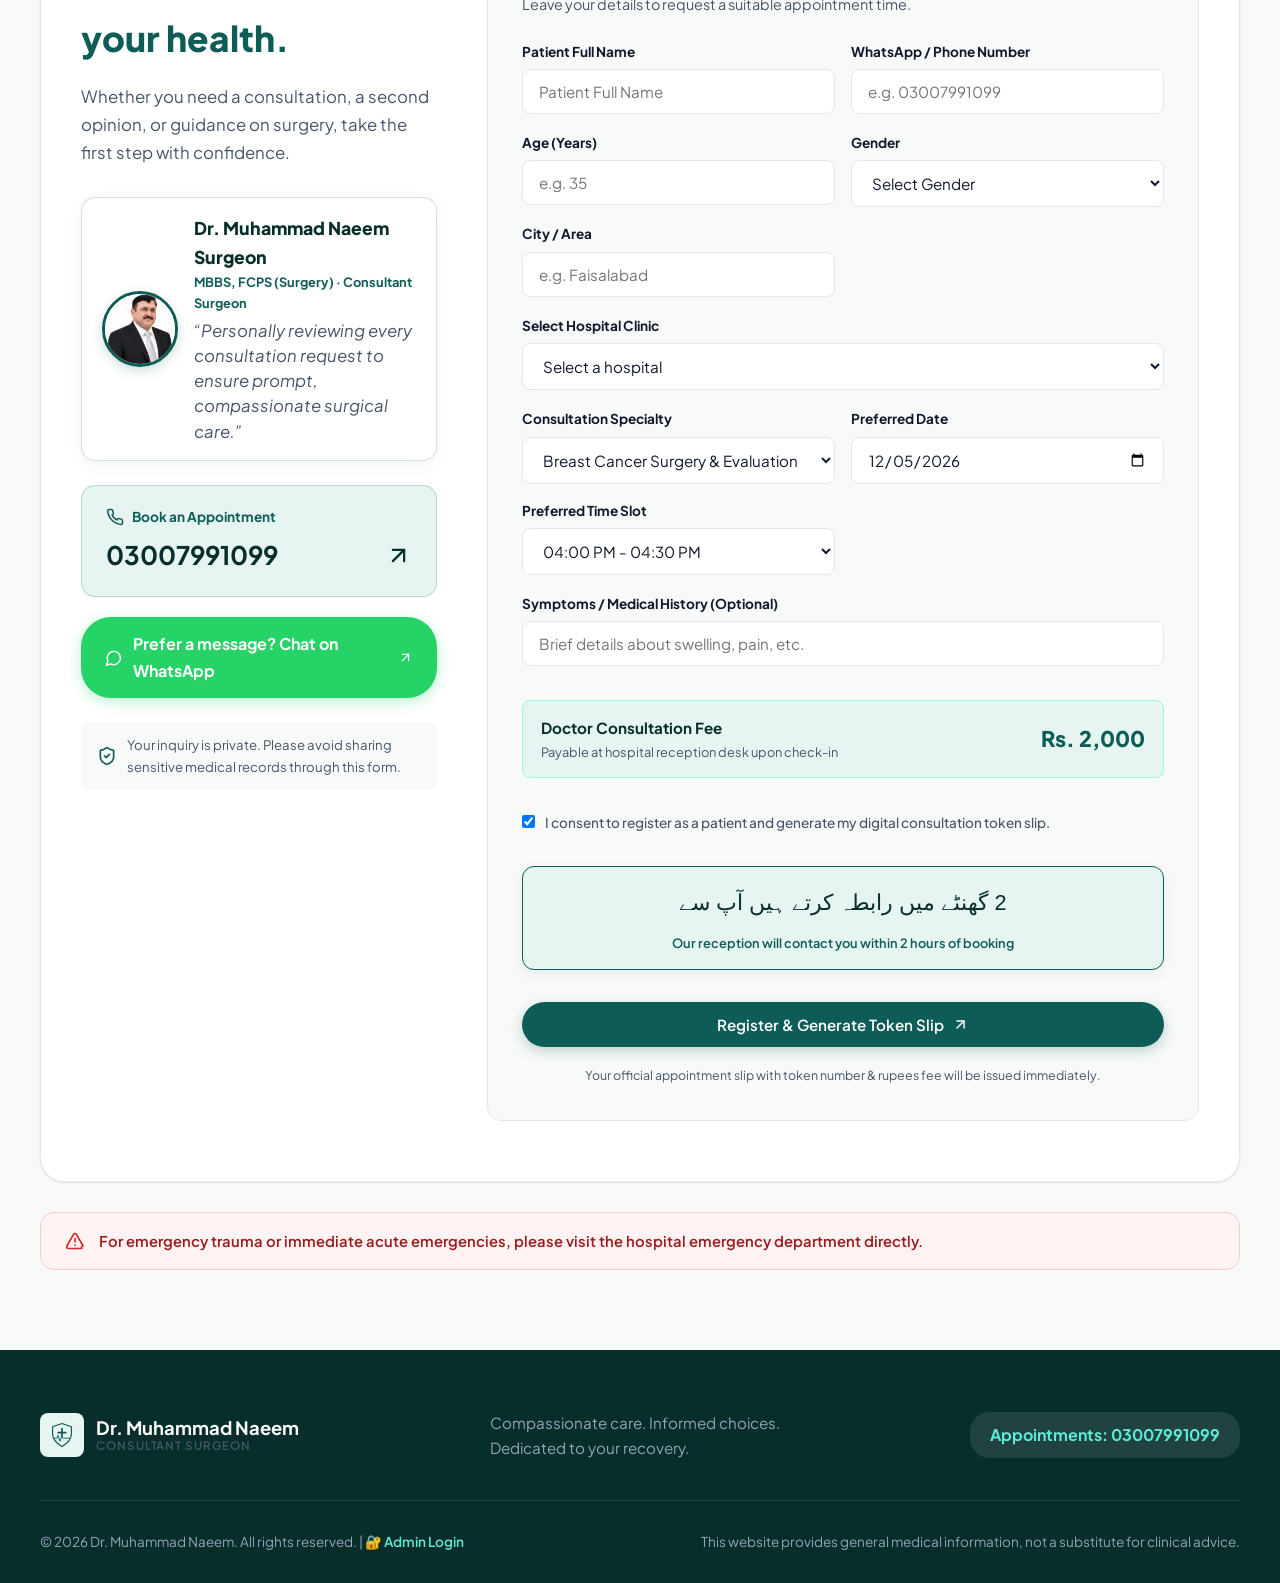
==== commit c5ac91c7: "Add real photos of Dr. Muhammad Naeem Surgeon across Hero, About, Gallery, and Trust sections with p" ====
--- a/index.html
+++ b/index.html
@@ -9,7 +9,7 @@
   <meta property="og:description" content="Compassionate breast cancer, thyroid, and general surgical care with Dr. Muhammad Naeem in Faisalabad. Call 03007991099 for appointments at Kardaar Hospital or Faisal Hospital." />
   <meta property="og:type" content="website" />
   <meta property="og:url" content="https://breast-thyroid-general-surgery-795742.hostingersite.com/" />
-  <meta property="og:image" content="images/dr-naeem.png" />
+  <meta property="og:image" content="images/dr-naeem-blue-suit.jpg" />
   <link rel="canonical" href="https://breast-thyroid-general-surgery-795742.hostingersite.com/" />
   
   <!-- Preconnect Fonts -->
@@ -81,7 +81,8 @@
     </a>
 
     <nav class="navigation" aria-label="Main navigation">
-      <a href="#about" data-en="About" data-ur="تعارف">About</a>
+      <a href="#about" data-en="About Surgeon" data-ur="تعارف">About Surgeon</a>
+      <a href="#surgeon-gallery" data-en="Surgeon Gallery" data-ur="سرجن گیلری">Surgeon Gallery</a>
       <a href="#services" data-en="Specialized Care" data-ur="دیکھ بھال">Specialized Care</a>
       <a href="#journey" data-en="Patient Journey" data-ur="طریقہ علاج">Patient Journey</a>
       <a href="#locations" data-en="Hospital Locations" data-ur="ہسپتال کے پتے">Hospital Locations</a>
@@ -162,16 +163,17 @@
         </div>
       </div>
 
-      <div class="hero-panorama">
-        <img src="images/hero.png" alt="Bright, welcoming clinical consultation environment" />
-        <div class="image-caption">
-          <svg xmlns="http://www.w3.org/2000/svg" width="28" height="28" viewBox="0 0 24 24" fill="none" stroke="currentColor" stroke-width="2" stroke-linecap="round" stroke-linejoin="round"><path d="M19 14c1.49-1.46 3-3.21 3-5.5A5.5 5.5 0 0 0 16.5 3c-1.76 0-3 .5-4.5 2-1.5-1.5-2.74-2-4.5-2A5.5 5.5 0 0 0 2 8.5c0 2.3 1.5 4.05 3 5.5l7 7Z"></path><path d="M12 5 9.04 7.96a2.17 2.17 0 0 0 0 3.08c.82.82 2.13.85 3 .07l2.07-1.9a2.82 2.82 0 0 1 3.79 0l2.96 2.66"></path><path d="m18 15-2-2"></path><path d="m15 18-2-2"></path></svg>
-          <div>
-            <span data-en="Your health." data-ur="آپ کی صحت۔">Your health.</span><br />
-            <strong data-en="Our shared priority." data-ur="ہماری اولین ترجیح۔">Our shared priority.</strong>
-          </div>
-        </div>
-        <span class="photo-label" data-en="A PATIENT-FIRST APPROACH" data-ur="مریض کی پرواہ سب سے پہلے">A PATIENT-FIRST APPROACH</span>
+      <div class="hero-panorama doctor-hero-frame">
+        <img src="images/dr-naeem-blue-suit.jpg" alt="Dr. Muhammad Naeem Surgeon - Consultant Surgeon" />
+        <div class="hero-doctor-badge-bottom">
+          <div class="hero-badge-header">
+            <span class="status-indicator-dot"></span>
+            <span class="hero-badge-title">Dr. Muhammad Naeem Surgeon</span>
+          </div>
+          <div class="hero-badge-subtitle" data-en="MBBS, FCPS (Surgery) · Consultant Surgeon" data-ur="ایم بی بی ایس، ایف سی پی ایس (سرجری) · کنسلٹنٹ سرجن">MBBS, FCPS (Surgery) · Consultant Surgeon</div>
+          <div class="hero-badge-specialty" data-en="Specialist in Breast Cancer & Thyroid Surgery" data-ur="چھاتی کے کینسر اور تھائرائیڈ سرجری کے ماہر">Specialist in Breast Cancer & Thyroid Surgery</div>
+        </div>
+        <span class="photo-label" data-en="Dr. Muhammad Naeem Surgeon" data-ur="ڈاکٹر محمد نعیم سرجن">Dr. Muhammad Naeem Surgeon</span>
       </div>
 
       <div class="trust-strip">
@@ -195,12 +197,16 @@
       <span class="edge-label" data-en="MEET YOUR SURGEON" data-ur="آپ کے کنسلٹنٹ سرجن">MEET YOUR SURGEON</span>
       <div class="about-grid">
         <div class="about-photo">
-          <div class="about-photo-frame">
-            <img src="images/dr-naeem.png" alt="Dr. Muhammad Naeem, Consultant Surgeon in Faisalabad" loading="lazy" />
+          <div class="about-photo-frame doctor-photo-interactive">
+            <img src="images/dr-naeem-clinic.jpg" alt="Dr. Muhammad Naeem Surgeon in Clinical Consultation" loading="lazy" />
+            <div class="about-photo-overlay-card">
+              <div class="overlay-doc-name">Dr. Muhammad Naeem Surgeon</div>
+              <div class="overlay-doc-desig" data-en="Consultant Surgeon · In Clinical OPD Practice" data-ur="کنسلٹنٹ سرجن · کلینک او پی ڈی پریکٹس">Consultant Surgeon · In Clinical OPD Practice</div>
+            </div>
           </div>
           <div class="about-photo-badge">
             <svg xmlns="http://www.w3.org/2000/svg" width="18" height="18" viewBox="0 0 24 24" fill="none" stroke="currentColor" stroke-width="2" stroke-linecap="round" stroke-linejoin="round"><path d="M3.85 8.62a4 4 0 0 1 4.78-4.77 4 4 0 0 1 6.74 0 4 4 0 0 1 4.78 4.78 4 4 0 0 1 0 6.74 4 4 0 0 1-4.77 4.78 4 4 0 0 1-6.75 0 4 4 0 0 1-4.78-4.77 4 4 0 0 1 0-6.76Z"></path><path d="m9 12 2 2 4-4"></path></svg>
-            <span data-en="CONSULTANT SURGEON" data-ur="کنسلٹنٹ سرجن">CONSULTANT SURGEON</span>
+            <span data-en="Dr. Muhammad Naeem Surgeon" data-ur="ڈاکٹر محمد نعیم سرجن">Dr. Muhammad Naeem Surgeon</span>
           </div>
         </div>
 
@@ -252,6 +258,90 @@
       </div>
     </section>
 
+    <!-- Dedicated Surgeon Gallery & Clinical Excellence Showcase -->
+    <section class="section surgeon-gallery-section" id="surgeon-gallery">
+      <span class="edge-label" data-en="SURGEON PROFILE & GALLERY" data-ur="سرجن پروفائل اور گیلری">SURGEON PROFILE & GALLERY</span>
+      <div class="section-heading">
+        <div>
+          <div class="eyebrow" data-en="MEET YOUR CONSULTANT" data-ur="آپ کے کنسلٹنٹ سرجن">MEET YOUR CONSULTANT</div>
+          <h2 data-en="Dr. Muhammad Naeem <span>Surgeon</span>" data-ur="ڈاکٹر محمد نعیم <span>سرجن</span>">
+            Dr. Muhammad Naeem <span>Surgeon</span>
+          </h2>
+        </div>
+        <p data-en="Dedicated to exemplary surgical standards, compassionate communication, and comprehensive pre & post-operative care across Faisalabad." data-ur="اعلیٰ سرجیکل معیار، ہمدردانہ انداز اور آپریشن سے پہلے و بعد کی مکمل دیکھ بھال کے ساتھ مریضوں کی خدمت۔">
+          Dedicated to exemplary surgical standards, compassionate communication, and comprehensive pre & post-operative care across Faisalabad.
+        </p>
+      </div>
+
+      <div class="surgeon-gallery-grid">
+        <!-- Gallery Card 1: Blue Suit -->
+        <article class="surgeon-gallery-card">
+          <div class="gallery-img-wrap">
+            <img src="images/dr-naeem-blue-suit.jpg" alt="Dr. Muhammad Naeem Surgeon - Consultant Surgeon" loading="lazy" />
+            <span class="gallery-tag" data-en="Consultant Surgeon" data-ur="کنسلٹنٹ سرجن">Consultant Surgeon</span>
+            <div class="gallery-hover-overlay">
+              <span class="hover-icon">🩺</span>
+              <span class="hover-text">Dr. Muhammad Naeem Surgeon</span>
+            </div>
+          </div>
+          <div class="gallery-card-body">
+            <div class="gallery-doc-title">Dr. Muhammad Naeem Surgeon</div>
+            <div class="gallery-doc-qualification">MBBS, FCPS (Surgery)</div>
+            <p class="gallery-doc-desc" data-en="Senior Consultant General, Breast & Endocrine Surgeon with extensive clinical and operative experience." data-ur="سینئر کنسلٹنٹ جنرل، بریسٹ اور اینڈوکرائن سرجن، وسیع آپریشنل تجربے کے ساتھ۔">
+              Senior Consultant General, Breast & Endocrine Surgeon with extensive clinical and operative experience.
+            </p>
+            <div class="gallery-card-footer">
+              <span class="gallery-meta-badge">🏥 Faisalabad Practice</span>
+            </div>
+          </div>
+        </article>
+
+        <!-- Gallery Card 2: Clinic Consultation Desk -->
+        <article class="surgeon-gallery-card">
+          <div class="gallery-img-wrap">
+            <img src="images/dr-naeem-clinic.jpg" alt="Dr. Muhammad Naeem Surgeon - In OPD Consultation Clinic" loading="lazy" />
+            <span class="gallery-tag" data-en="Clinical OPD Desk" data-ur="کلینک او پی ڈی ڈیسک">Clinical OPD Desk</span>
+            <div class="gallery-hover-overlay">
+              <span class="hover-icon">📋</span>
+              <span class="hover-text">Dr. Muhammad Naeem Surgeon</span>
+            </div>
+          </div>
+          <div class="gallery-card-body">
+            <div class="gallery-doc-title">Dr. Muhammad Naeem Surgeon</div>
+            <div class="gallery-doc-qualification">Clinical Consultation & Diagnosis</div>
+            <p class="gallery-doc-desc" data-en="Personally evaluating imaging, ultrasound reports, and laboratory scans with patients in clinic." data-ur="کلینک میں مریضوں کے ٹیسٹوں اور الٹراساؤنڈ رپورٹس کا تفصیلی معائنہ اور مشاورت۔">
+              Personally evaluating imaging, ultrasound reports, and laboratory scans with patients in clinic.
+            </p>
+            <div class="gallery-card-footer">
+              <span class="gallery-meta-badge">🩺 OPD Consultation</span>
+            </div>
+          </div>
+        </article>
+
+        <!-- Gallery Card 3: Formal Portrait Black Suit -->
+        <article class="surgeon-gallery-card">
+          <div class="gallery-img-wrap">
+            <img src="images/dr-naeem-black-suit.jpg" alt="Dr. Muhammad Naeem Surgeon - Specialist Care" loading="lazy" />
+            <span class="gallery-tag" data-en="Surgical Specialist" data-ur="سرجیکل اسپیشلسٹ">Surgical Specialist</span>
+            <div class="gallery-hover-overlay">
+              <span class="hover-icon">🎗️</span>
+              <span class="hover-text">Dr. Muhammad Naeem Surgeon</span>
+            </div>
+          </div>
+          <div class="gallery-card-body">
+            <div class="gallery-doc-title">Dr. Muhammad Naeem Surgeon</div>
+            <div class="gallery-doc-qualification">Breast & Thyroid Care Specialist</div>
+            <p class="gallery-doc-desc" data-en="Specialized surgical care for breast oncoplastic procedures, thyroid goiter, and general surgeries." data-ur="چھاتی کی سرجری، تھائرائیڈ گلہر اور جنرل سرجری کے جدید محفوظ طریقہ علاج۔">
+              Specialized surgical care for breast oncoplastic procedures, thyroid goiter, and general surgeries.
+            </p>
+            <div class="gallery-card-footer">
+              <span class="gallery-meta-badge">⭐ Specialist Care</span>
+            </div>
+          </div>
+        </article>
+      </div>
+    </section>
+
     <!-- Services / Specialized Care Section -->
     <section class="section services" id="services">
       <span class="edge-label" data-en="01 / SPECIALIZED CARE" data-ur="01 / خصوصی طبی سہولیات">01 / SPECIALIZED CARE</span>
@@ -658,6 +748,20 @@
         <p data-en="Whether you need a consultation, a second opinion, or guidance on surgery, take the first step with confidence." data-ur="چاہے آپ کو سرجری کے لیے مشورہ چاہیے یا سیکنڈ اوپینین، اعتماد کے ساتھ بلا جھجھک رابطہ کریں۔">
           Whether you need a consultation, a second opinion, or guidance on surgery, take the first step with confidence.
         </p>
+
+        <!-- Doctor Trust Highlight Card -->
+        <div class="doctor-trust-card">
+          <div class="doctor-trust-avatar">
+            <img src="images/dr-naeem-black-suit.jpg" alt="Dr. Muhammad Naeem Surgeon" />
+          </div>
+          <div class="doctor-trust-info">
+            <strong class="doctor-name-highlight">Dr. Muhammad Naeem Surgeon</strong>
+            <span class="doctor-sub-highlight" data-en="MBBS, FCPS (Surgery) · Consultant Surgeon" data-ur="ایم بی بی ایس، ایف سی پی ایس · کنسلٹنٹ سرجن">MBBS, FCPS (Surgery) · Consultant Surgeon</span>
+            <p class="doctor-quote" data-en="“Personally reviewing every consultation request to ensure prompt, compassionate surgical care.”" data-ur="”ہر مریض کی اپائنٹمنٹ پر مکمل ذاتی توجہ اور معیاری طبی رہنمائی کی فراہمی۔“">
+              “Personally reviewing every consultation request to ensure prompt, compassionate surgical care.”
+            </p>
+          </div>
+        </div>
 
         <a class="phone-banner" href="tel:+923007991099">
           <span>
--- a/styles.css
+++ b/styles.css
@@ -1705,4 +1705,395 @@
   box-shadow: 0 4px 12px rgba(13, 92, 86, 0.08);
 }
 
-
+/* ==========================================================================
+   DOCTOR MUHAMMAD NAEEM - HIGH-IMPACT PHOTO STYLING & HOVER EFFECTS
+   ========================================================================== */
+
+/* Hero Section Doctor Frame */
+.doctor-hero-frame {
+  position: relative;
+  border-radius: var(--radius-lg);
+  overflow: hidden;
+  box-shadow: 0 20px 45px rgba(13, 92, 86, 0.16);
+  border: 4px solid #ffffff;
+  background: #0d5c56;
+}
+
+.doctor-hero-frame img {
+  width: 100%;
+  height: 480px;
+  object-fit: cover;
+  object-position: top center;
+  transition: transform 0.65s cubic-bezier(0.16, 1, 0.3, 1), filter 0.5s ease;
+  display: block;
+}
+
+.doctor-hero-frame:hover img {
+  transform: scale(1.05);
+}
+
+.hero-doctor-badge-bottom {
+  position: absolute;
+  bottom: 18px;
+  left: 18px;
+  right: 18px;
+  background: rgba(7, 46, 43, 0.9);
+  backdrop-filter: blur(12px);
+  -webkit-backdrop-filter: blur(12px);
+  color: #ffffff;
+  padding: 16px 20px;
+  border-radius: var(--radius-md);
+  border: 1px solid rgba(255, 255, 255, 0.2);
+  box-shadow: 0 10px 30px rgba(0, 0, 0, 0.3);
+  transition: transform 0.4s ease, box-shadow 0.4s ease, background 0.4s ease;
+}
+
+.doctor-hero-frame:hover .hero-doctor-badge-bottom {
+  transform: translateY(-4px);
+  background: rgba(7, 46, 43, 0.96);
+  box-shadow: 0 14px 35px rgba(0, 0, 0, 0.45);
+}
+
+.hero-badge-header {
+  display: flex;
+  align-items: center;
+  gap: 8px;
+  margin-bottom: 3px;
+}
+
+.status-indicator-dot {
+  width: 10px;
+  height: 10px;
+  border-radius: 50%;
+  background: #22c55e;
+  box-shadow: 0 0 10px #22c55e;
+  flex-shrink: 0;
+  display: inline-block;
+  animation: pulseDot 2s infinite ease-in-out;
+}
+
+@keyframes pulseDot {
+  0%, 100% { opacity: 1; transform: scale(1); }
+  50% { opacity: 0.6; transform: scale(0.85); }
+}
+
+.hero-badge-title {
+  font-size: 1.25rem;
+  font-weight: 800;
+  letter-spacing: -0.01em;
+  color: #ffffff;
+}
+
+.hero-badge-subtitle {
+  font-size: 0.85rem;
+  color: #5eead4;
+  font-weight: 600;
+}
+
+.hero-badge-specialty {
+  font-size: 0.775rem;
+  color: #cbd5e1;
+  margin-top: 2px;
+}
+
+/* About Photo Interactive Hover */
+.about-photo-frame.doctor-photo-interactive {
+  position: relative;
+  border-radius: var(--radius-lg);
+  overflow: hidden;
+  box-shadow: 0 18px 40px rgba(15, 23, 42, 0.12);
+  border: 4px solid var(--primary-light);
+  background: #e2f1f0;
+  transition: border-color 0.4s ease, box-shadow 0.4s ease;
+}
+
+.about-photo-frame.doctor-photo-interactive:hover {
+  border-color: var(--primary);
+  box-shadow: 0 24px 50px rgba(13, 92, 86, 0.22);
+}
+
+.about-photo-frame.doctor-photo-interactive img {
+  width: 100%;
+  height: 520px;
+  object-fit: cover;
+  object-position: top center;
+  transition: transform 0.65s cubic-bezier(0.16, 1, 0.3, 1);
+  display: block;
+}
+
+.about-photo-frame.doctor-photo-interactive:hover img {
+  transform: scale(1.05);
+}
+
+.about-photo-overlay-card {
+  position: absolute;
+  top: 16px;
+  left: 16px;
+  background: rgba(255, 255, 255, 0.94);
+  backdrop-filter: blur(8px);
+  -webkit-backdrop-filter: blur(8px);
+  padding: 8px 16px;
+  border-radius: 30px;
+  border: 1px solid rgba(13, 92, 86, 0.15);
+  box-shadow: 0 4px 14px rgba(0, 0, 0, 0.08);
+  transition: transform 0.3s ease;
+}
+
+body[data-lang="ur"] .about-photo-overlay-card {
+  left: auto;
+  right: 16px;
+}
+
+.about-photo-frame.doctor-photo-interactive:hover .about-photo-overlay-card {
+  transform: translateY(-2px);
+}
+
+.overlay-doc-name {
+  font-size: 0.85rem;
+  font-weight: 800;
+  color: var(--primary-dark);
+}
+
+.overlay-doc-desig {
+  font-size: 0.72rem;
+  color: var(--primary);
+  font-weight: 600;
+}
+
+/* Surgeon Showcase Gallery Section */
+.surgeon-gallery-section {
+  padding: 60px 0;
+  margin: 30px 0;
+}
+
+.surgeon-gallery-grid {
+  display: grid;
+  grid-template-columns: repeat(3, 1fr);
+  gap: 28px;
+  margin-top: 36px;
+}
+
+.surgeon-gallery-card {
+  background: #ffffff;
+  border-radius: var(--radius-lg);
+  overflow: hidden;
+  border: 1.5px solid var(--border-color);
+  box-shadow: var(--shadow-sm);
+  transition: transform 0.4s cubic-bezier(0.16, 1, 0.3, 1), box-shadow 0.4s ease, border-color 0.4s ease;
+  display: flex;
+  flex-direction: column;
+}
+
+.surgeon-gallery-card:hover {
+  transform: translateY(-8px);
+  box-shadow: 0 24px 50px rgba(13, 92, 86, 0.18);
+  border-color: var(--primary);
+}
+
+.gallery-img-wrap {
+  position: relative;
+  height: 350px;
+  overflow: hidden;
+  background: #e2f1f0;
+}
+
+.gallery-img-wrap img {
+  width: 100%;
+  height: 100%;
+  object-fit: cover;
+  object-position: top center;
+  transition: transform 0.65s cubic-bezier(0.16, 1, 0.3, 1), filter 0.4s ease;
+  display: block;
+}
+
+.surgeon-gallery-card:hover .gallery-img-wrap img {
+  transform: scale(1.08);
+}
+
+.gallery-tag {
+  position: absolute;
+  top: 14px;
+  left: 14px;
+  background: rgba(13, 92, 86, 0.92);
+  color: #ffffff;
+  font-size: 0.75rem;
+  font-weight: 700;
+  padding: 6px 14px;
+  border-radius: 20px;
+  backdrop-filter: blur(8px);
+  -webkit-backdrop-filter: blur(8px);
+  letter-spacing: 0.04em;
+  box-shadow: 0 4px 12px rgba(0, 0, 0, 0.15);
+  z-index: 2;
+}
+
+body[data-lang="ur"] .gallery-tag {
+  left: auto;
+  right: 14px;
+}
+
+.gallery-hover-overlay {
+  position: absolute;
+  inset: 0;
+  background: linear-gradient(180deg, transparent 40%, rgba(7, 46, 43, 0.88) 100%);
+  display: flex;
+  flex-direction: column;
+  justify-content: flex-end;
+  padding: 20px;
+  opacity: 0;
+  transition: opacity 0.35s ease;
+  color: white;
+}
+
+.surgeon-gallery-card:hover .gallery-hover-overlay {
+  opacity: 1;
+}
+
+.hover-icon {
+  font-size: 1.3rem;
+  margin-bottom: 4px;
+}
+
+.hover-text {
+  font-weight: 800;
+  font-size: 1.05rem;
+  color: #5eead4;
+  letter-spacing: -0.01em;
+}
+
+.gallery-card-body {
+  padding: 24px;
+  display: flex;
+  flex-direction: column;
+  flex-grow: 1;
+}
+
+.gallery-doc-title {
+  font-size: 1.25rem;
+  font-weight: 800;
+  color: var(--primary-dark);
+  margin-bottom: 4px;
+  letter-spacing: -0.01em;
+}
+
+.gallery-doc-qualification {
+  font-size: 0.85rem;
+  color: var(--primary);
+  font-weight: 700;
+  margin-bottom: 12px;
+}
+
+.gallery-doc-desc {
+  font-size: 0.925rem;
+  color: var(--muted-text);
+  line-height: 1.6;
+  margin-bottom: 18px;
+  flex-grow: 1;
+}
+
+.gallery-card-footer {
+  padding-top: 14px;
+  border-top: 1px solid var(--border-color);
+  display: flex;
+  align-items: center;
+  justify-content: space-between;
+}
+
+.gallery-meta-badge {
+  font-size: 0.8rem;
+  font-weight: 600;
+  color: #0369a1;
+  background: #e0f2fe;
+  padding: 4px 12px;
+  border-radius: 12px;
+}
+
+/* Doctor Trust Card in Appointment Section */
+.doctor-trust-card {
+  display: flex;
+  gap: 16px;
+  align-items: center;
+  background: #ffffff;
+  padding: 16px 20px;
+  border-radius: var(--radius-md);
+  border: 1.5px solid rgba(13, 92, 86, 0.18);
+  box-shadow: 0 4px 16px rgba(13, 92, 86, 0.06);
+  margin-bottom: 24px;
+  transition: transform 0.3s ease, box-shadow 0.3s ease, border-color 0.3s ease;
+}
+
+.doctor-trust-card:hover {
+  transform: translateY(-3px);
+  border-color: var(--primary);
+  box-shadow: 0 10px 25px rgba(13, 92, 86, 0.14);
+}
+
+.doctor-trust-avatar {
+  width: 76px;
+  height: 76px;
+  border-radius: 50%;
+  overflow: hidden;
+  border: 3px solid var(--primary);
+  box-shadow: 0 4px 12px rgba(13, 92, 86, 0.2);
+  flex-shrink: 0;
+}
+
+.doctor-trust-avatar img {
+  width: 100%;
+  height: 100%;
+  object-fit: cover;
+  object-position: top;
+  transition: transform 0.4s ease;
+  display: block;
+}
+
+.doctor-trust-card:hover .doctor-trust-avatar img {
+  transform: scale(1.1);
+}
+
+.doctor-name-highlight {
+  display: block;
+  font-size: 1.1rem;
+  font-weight: 800;
+  color: var(--primary-dark);
+}
+
+.doctor-sub-highlight {
+  display: block;
+  font-size: 0.8rem;
+  color: var(--primary);
+  font-weight: 700;
+  margin-bottom: 4px;
+}
+
+.doctor-quote {
+  font-size: 0.85rem;
+  color: var(--muted-text);
+  font-style: italic;
+  line-height: 1.5;
+  margin: 0 !important;
+}
+
+@media (max-width: 992px) {
+  .surgeon-gallery-grid {
+    grid-template-columns: repeat(2, 1fr);
+  }
+}
+
+@media (max-width: 640px) {
+  .surgeon-gallery-grid {
+    grid-template-columns: 1fr;
+  }
+  .doctor-hero-frame img {
+    height: 380px;
+  }
+  .about-photo-frame.doctor-photo-interactive img {
+    height: 400px;
+  }
+  .doctor-trust-card {
+    flex-direction: column;
+    text-align: center;
+  }
+}
+
+
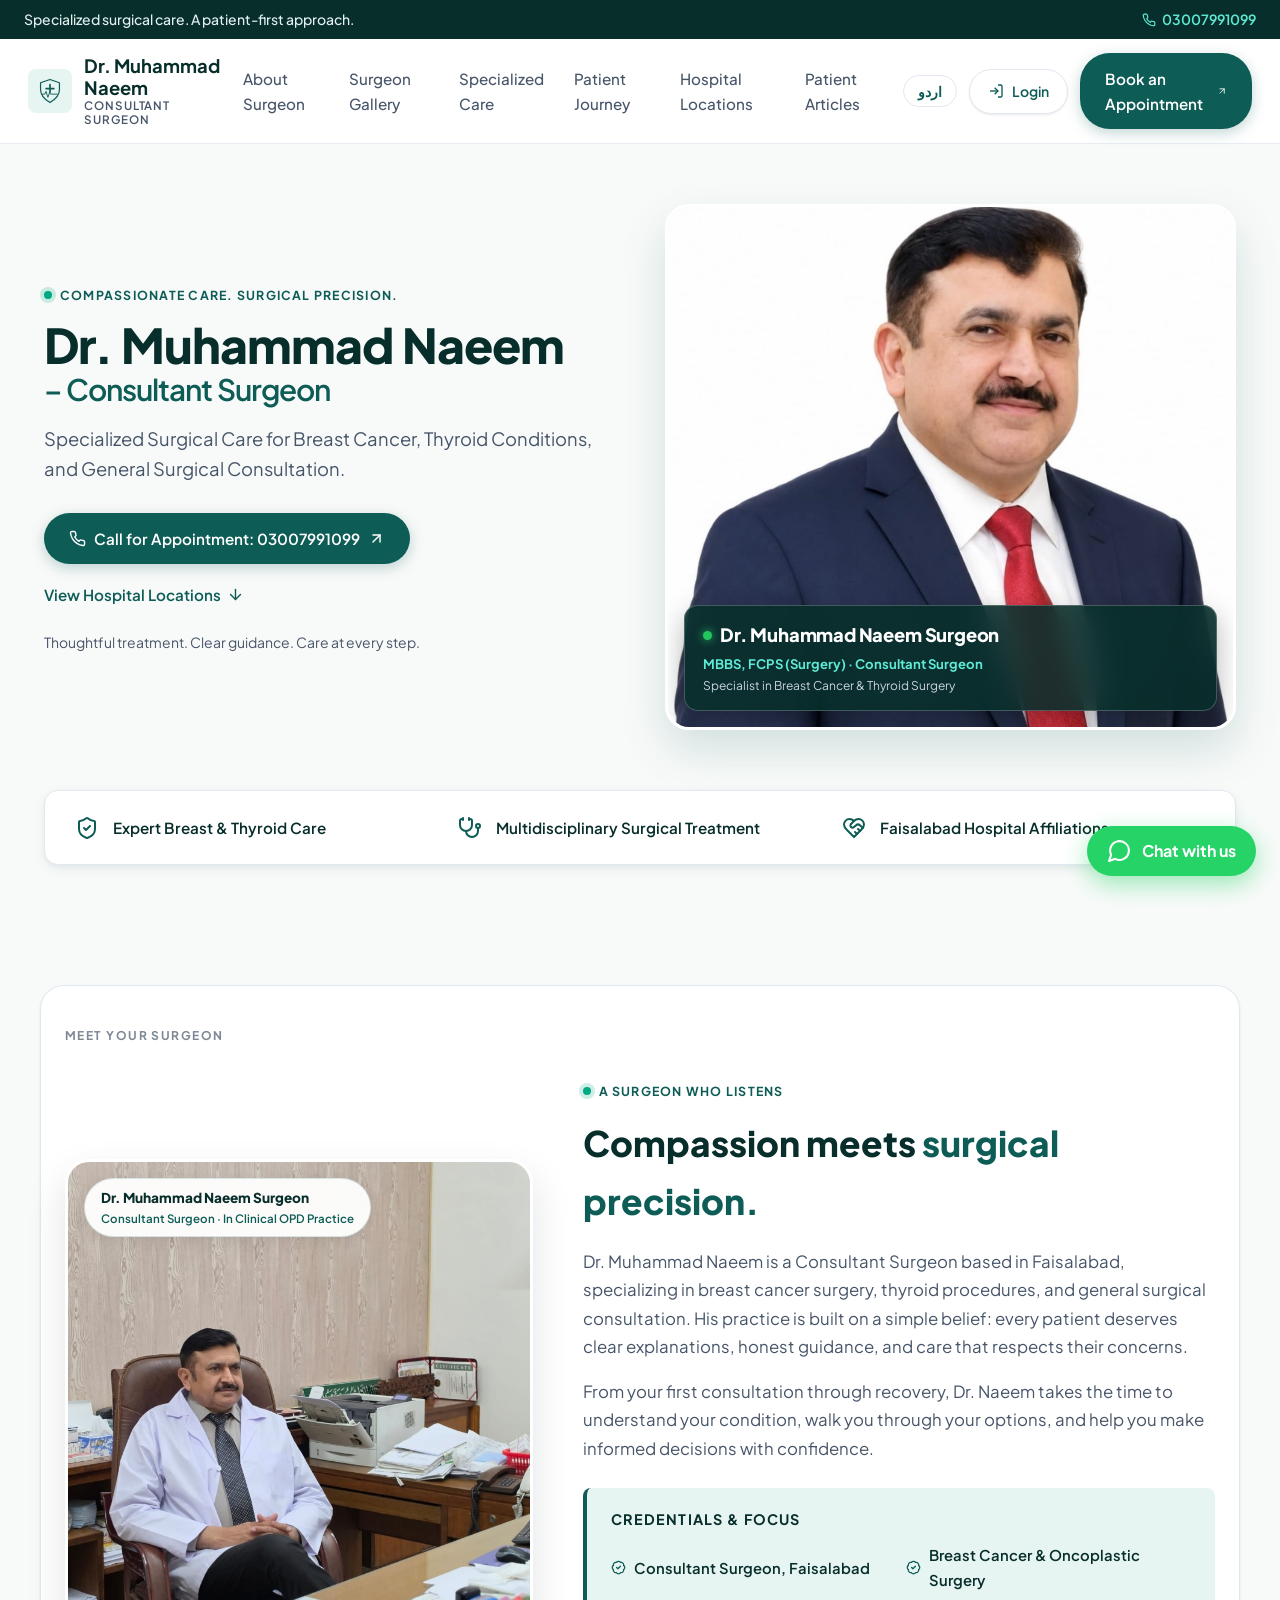
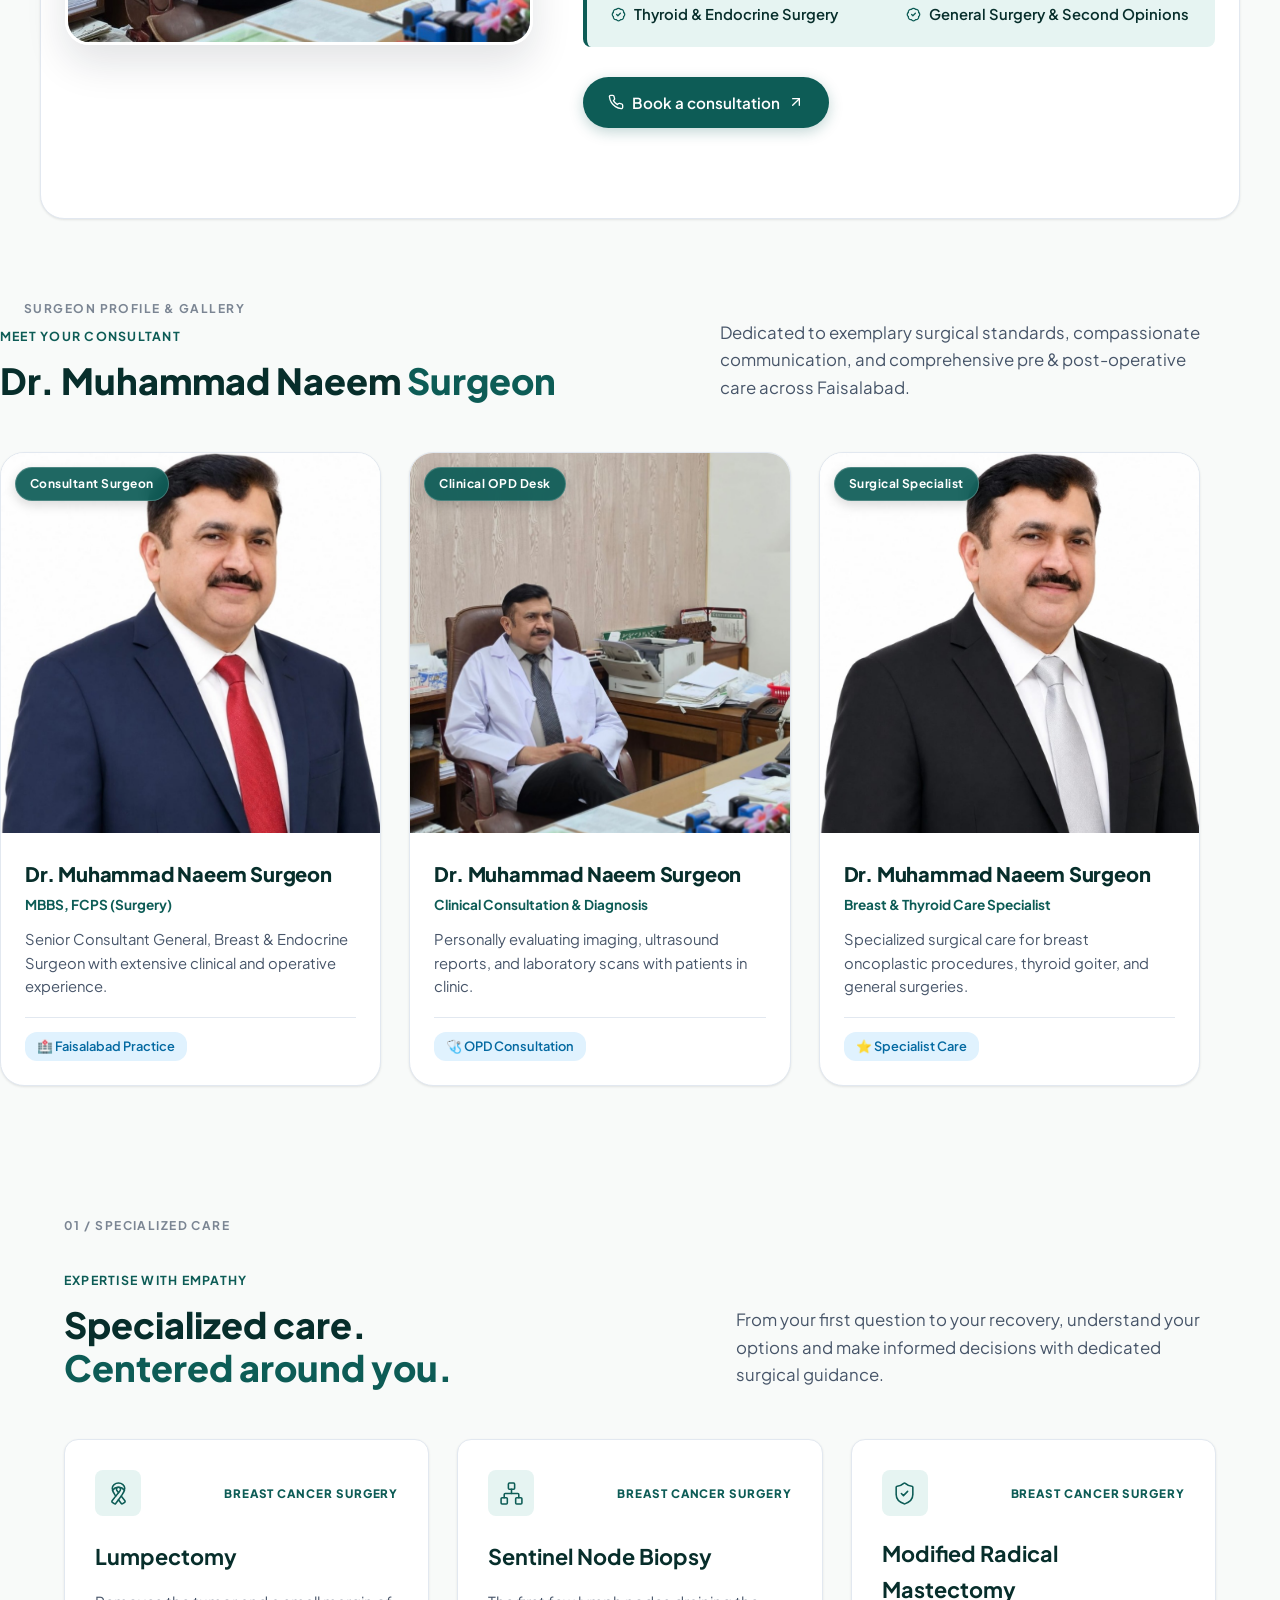
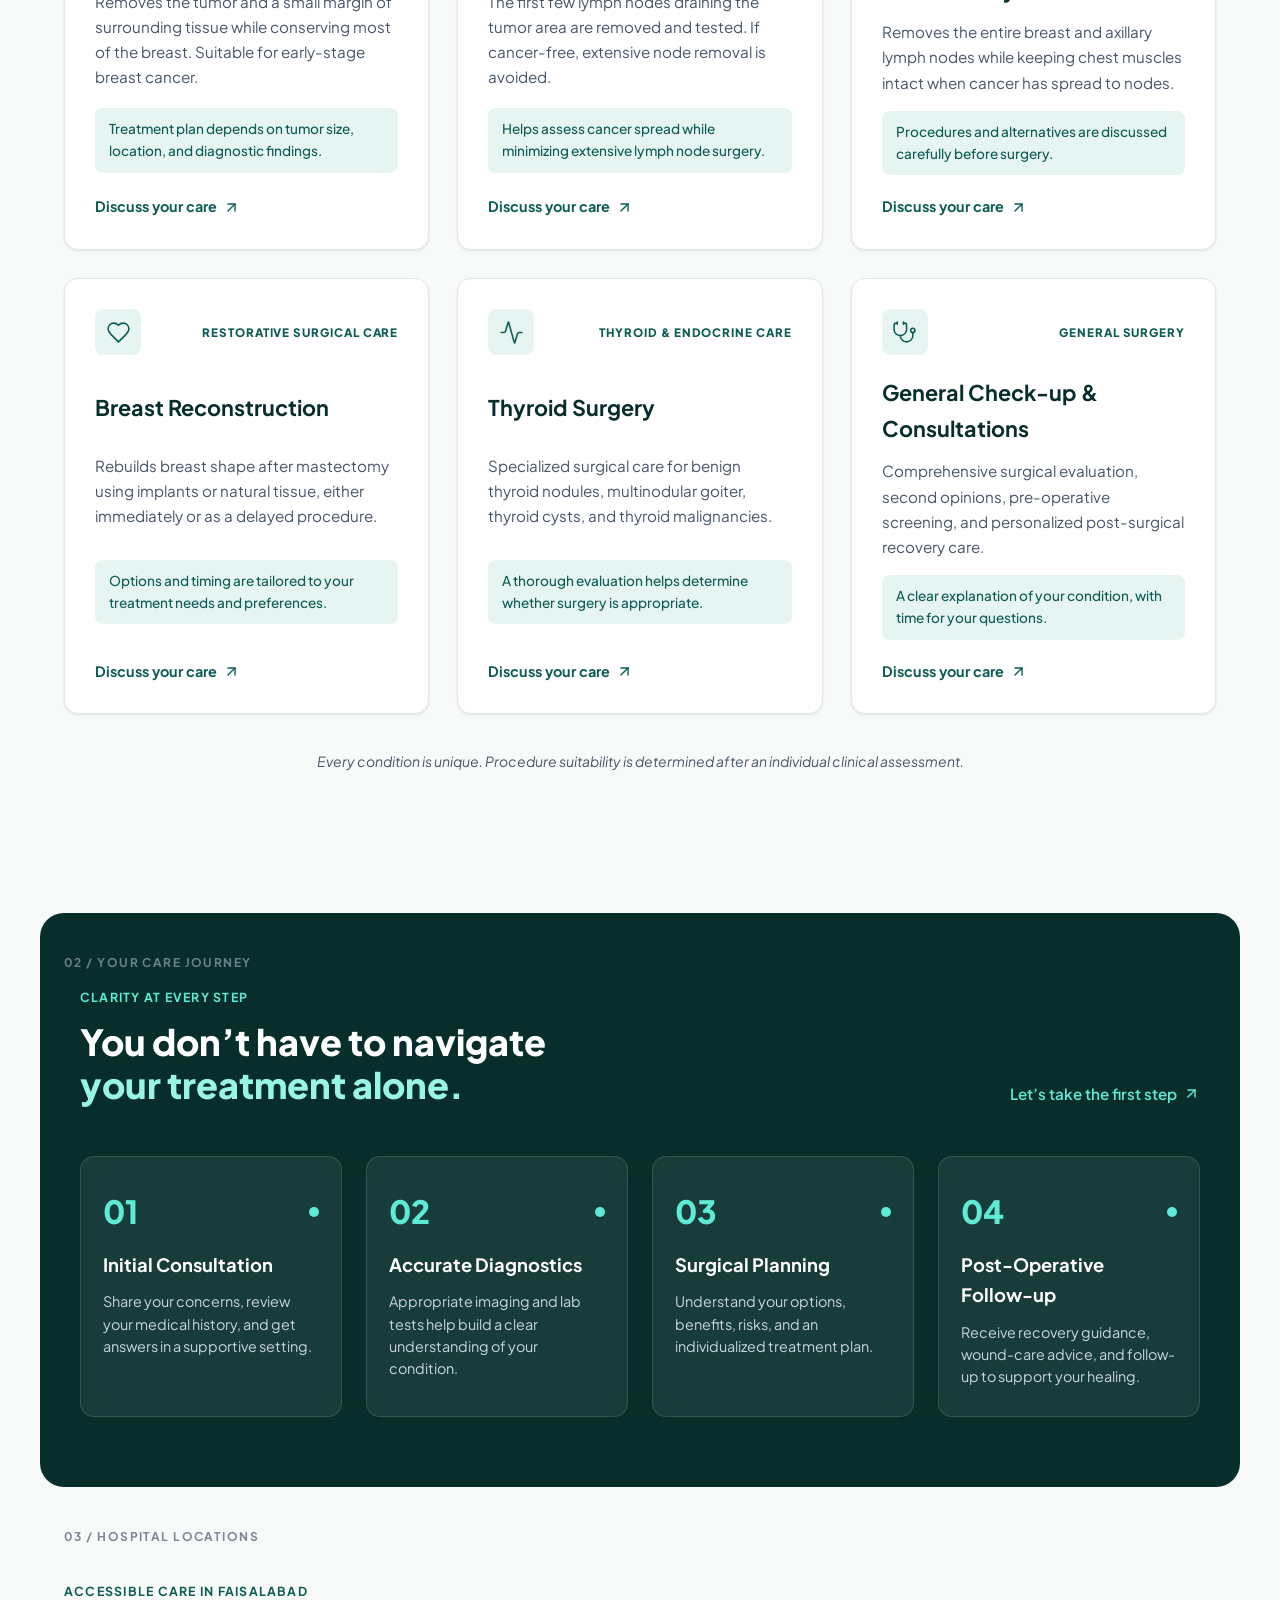
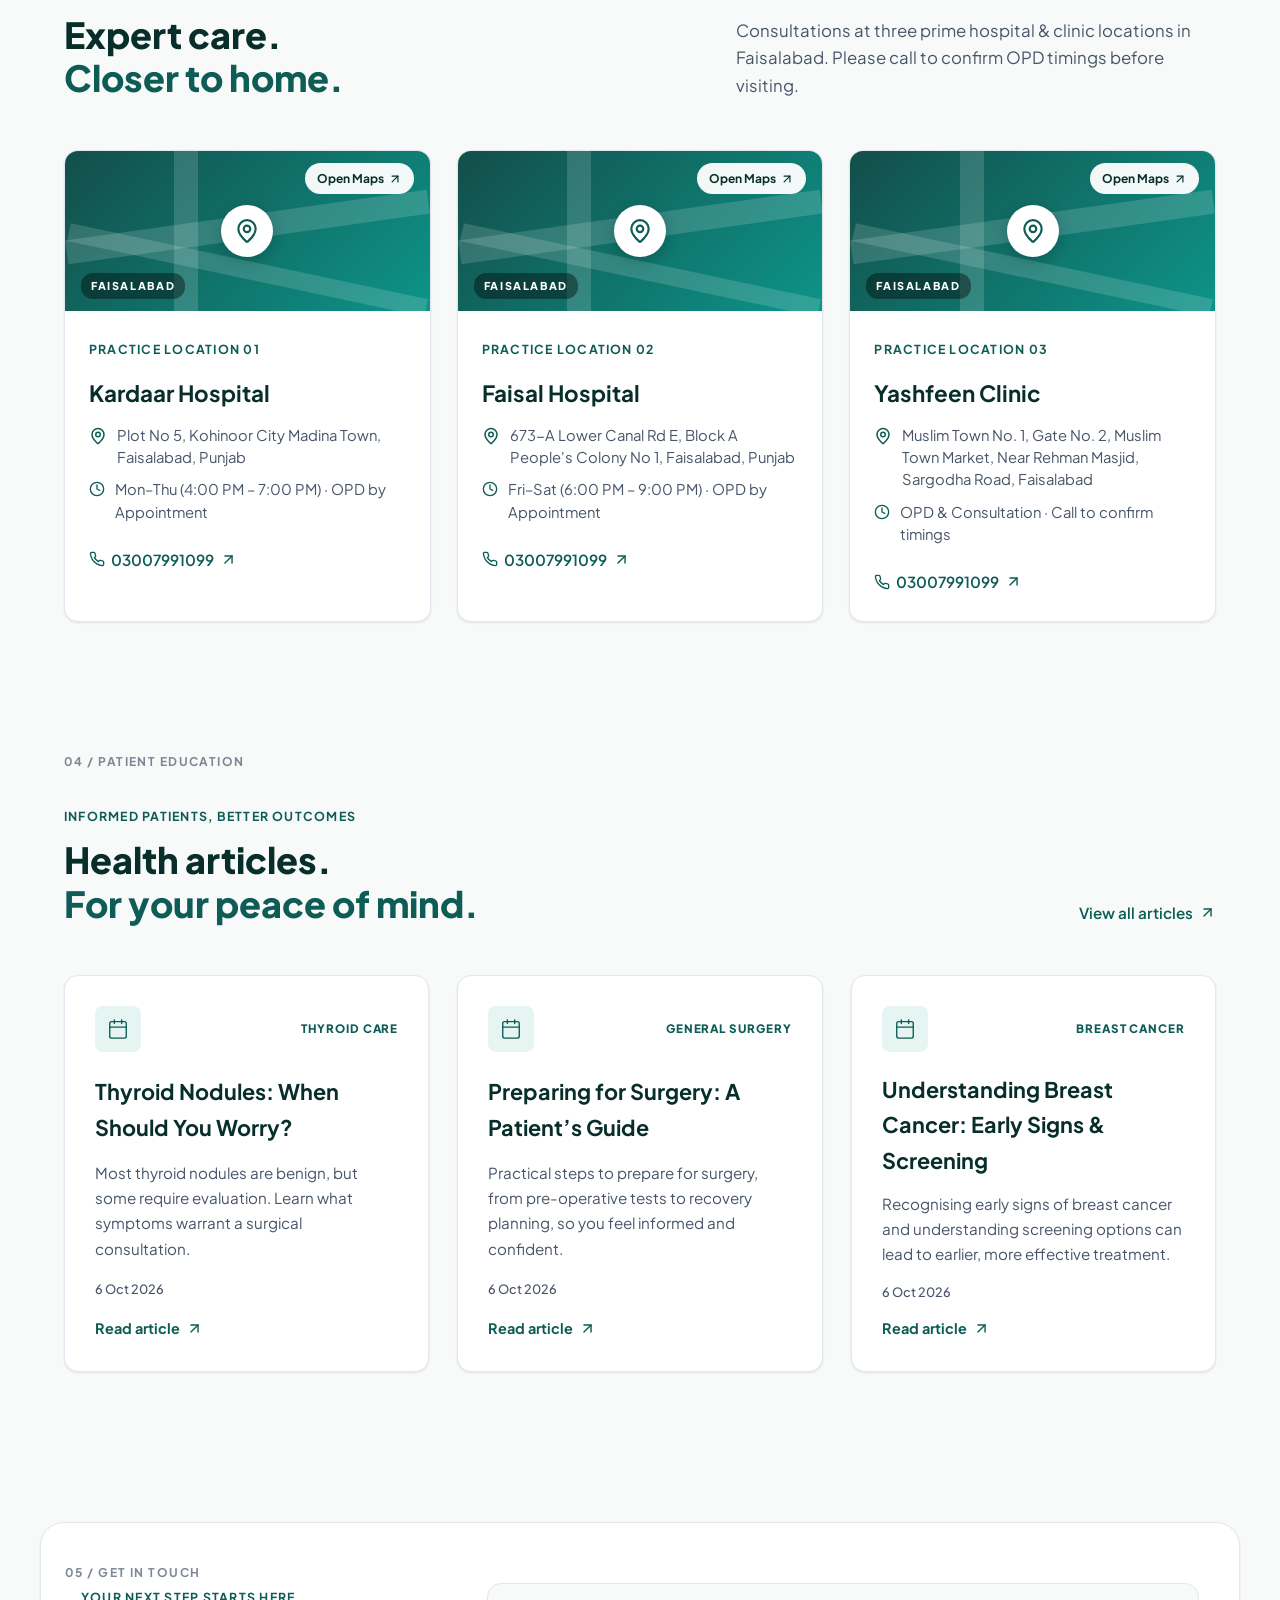
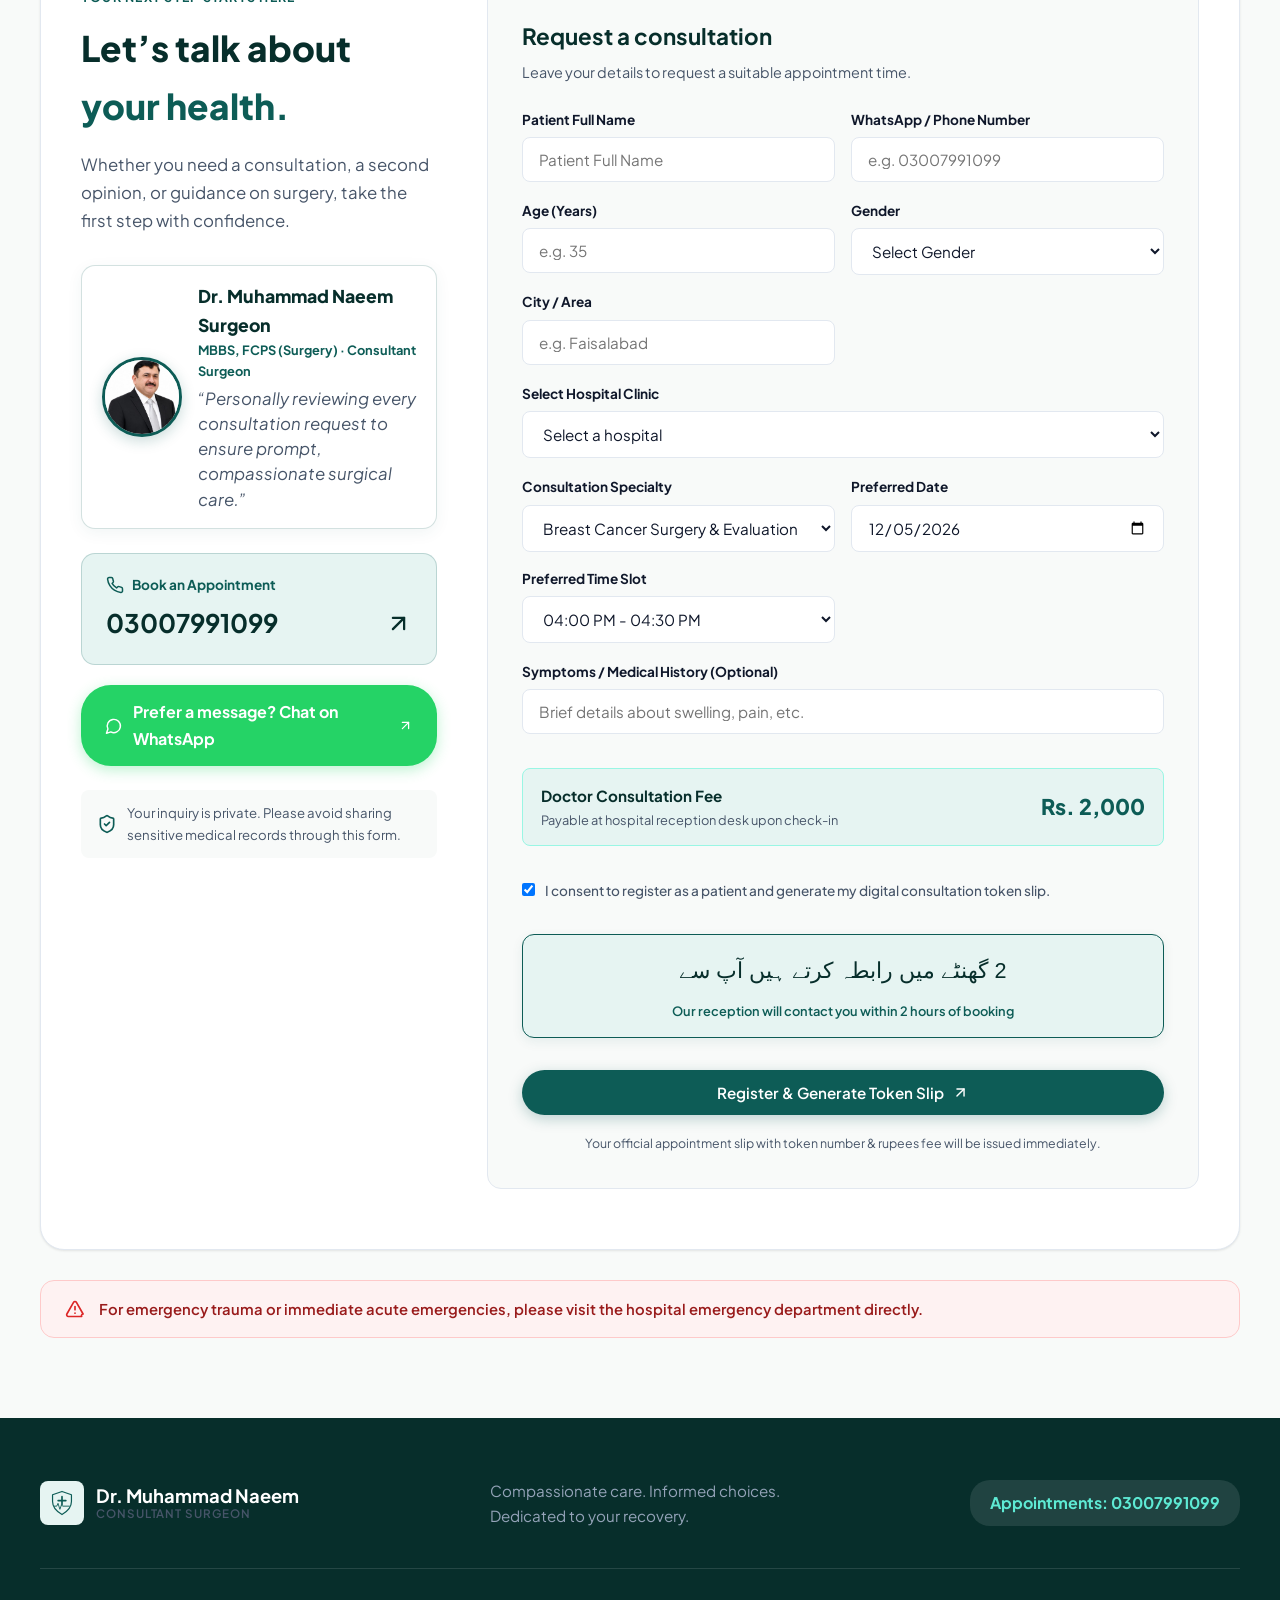
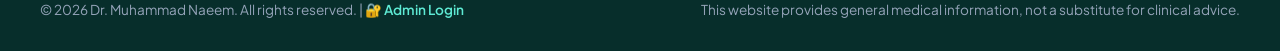
==== commit 075755aa: "Fix online login issues, home page photo styling and framing, and enable resilient GitHub Pages live" ====
--- a/index.html
+++ b/index.html
@@ -173,7 +173,6 @@
           <div class="hero-badge-subtitle" data-en="MBBS, FCPS (Surgery) · Consultant Surgeon" data-ur="ایم بی بی ایس، ایف سی پی ایس (سرجری) · کنسلٹنٹ سرجن">MBBS, FCPS (Surgery) · Consultant Surgeon</div>
           <div class="hero-badge-specialty" data-en="Specialist in Breast Cancer & Thyroid Surgery" data-ur="چھاتی کے کینسر اور تھائرائیڈ سرجری کے ماہر">Specialist in Breast Cancer & Thyroid Surgery</div>
         </div>
-        <span class="photo-label" data-en="Dr. Muhammad Naeem Surgeon" data-ur="ڈاکٹر محمد نعیم سرجن">Dr. Muhammad Naeem Surgeon</span>
       </div>
 
       <div class="trust-strip">
@@ -203,10 +202,6 @@
               <div class="overlay-doc-name">Dr. Muhammad Naeem Surgeon</div>
               <div class="overlay-doc-desig" data-en="Consultant Surgeon · In Clinical OPD Practice" data-ur="کنسلٹنٹ سرجن · کلینک او پی ڈی پریکٹس">Consultant Surgeon · In Clinical OPD Practice</div>
             </div>
-          </div>
-          <div class="about-photo-badge">
-            <svg xmlns="http://www.w3.org/2000/svg" width="18" height="18" viewBox="0 0 24 24" fill="none" stroke="currentColor" stroke-width="2" stroke-linecap="round" stroke-linejoin="round"><path d="M3.85 8.62a4 4 0 0 1 4.78-4.77 4 4 0 0 1 6.74 0 4 4 0 0 1 4.78 4.78 4 4 0 0 1 0 6.74 4 4 0 0 1-4.77 4.78 4 4 0 0 1-6.75 0 4 4 0 0 1-4.78-4.77 4 4 0 0 1 0-6.76Z"></path><path d="m9 12 2 2 4-4"></path></svg>
-            <span data-en="Dr. Muhammad Naeem Surgeon" data-ur="ڈاکٹر محمد نعیم سرجن">Dr. Muhammad Naeem Surgeon</span>
           </div>
         </div>
 
@@ -277,7 +272,7 @@
         <!-- Gallery Card 1: Blue Suit -->
         <article class="surgeon-gallery-card">
           <div class="gallery-img-wrap">
-            <img src="images/dr-naeem-blue-suit.jpg" alt="Dr. Muhammad Naeem Surgeon - Consultant Surgeon" loading="lazy" />
+            <img class="img-crop-portrait" src="images/dr-naeem-blue-suit.jpg" alt="Dr. Muhammad Naeem Surgeon - Consultant Surgeon" loading="lazy" />
             <span class="gallery-tag" data-en="Consultant Surgeon" data-ur="کنسلٹنٹ سرجن">Consultant Surgeon</span>
             <div class="gallery-hover-overlay">
               <span class="hover-icon">🩺</span>
@@ -299,7 +294,7 @@
         <!-- Gallery Card 2: Clinic Consultation Desk -->
         <article class="surgeon-gallery-card">
           <div class="gallery-img-wrap">
-            <img src="images/dr-naeem-clinic.jpg" alt="Dr. Muhammad Naeem Surgeon - In OPD Consultation Clinic" loading="lazy" />
+            <img class="img-crop-clinic" src="images/dr-naeem-clinic.jpg" alt="Dr. Muhammad Naeem Surgeon - In OPD Consultation Clinic" loading="lazy" />
             <span class="gallery-tag" data-en="Clinical OPD Desk" data-ur="کلینک او پی ڈی ڈیسک">Clinical OPD Desk</span>
             <div class="gallery-hover-overlay">
               <span class="hover-icon">📋</span>
@@ -321,7 +316,7 @@
         <!-- Gallery Card 3: Formal Portrait Black Suit -->
         <article class="surgeon-gallery-card">
           <div class="gallery-img-wrap">
-            <img src="images/dr-naeem-black-suit.jpg" alt="Dr. Muhammad Naeem Surgeon - Specialist Care" loading="lazy" />
+            <img class="img-crop-portrait" src="images/dr-naeem-black-suit.jpg" alt="Dr. Muhammad Naeem Surgeon - Specialist Care" loading="lazy" />
             <span class="gallery-tag" data-en="Surgical Specialist" data-ur="سرجیکل اسپیشلسٹ">Surgical Specialist</span>
             <div class="gallery-hover-overlay">
               <span class="hover-icon">🎗️</span>
@@ -1002,8 +997,11 @@
             <input type="password" id="modalAdminPass" placeholder="admin123" value="admin123" required />
           </label>
           <div id="modalAdminError" style="color: #dc2626; font-size: 0.825rem; display: none; margin-top: 6px;">Incorrect username or password.</div>
-          <button type="submit" class="button" style="width: 100%; margin-top: 16px;">
+          <button type="submit" class="button" style="width: 100%; margin-top: 14px;">
             <span data-en="Login as Doctor / Admin" data-ur="بطور ایڈمن لاگ ان کریں">Login as Doctor / Admin</span> &rarr;
+          </button>
+          <button type="button" onclick="window.performPortalLogin('admin','admin123',true)" style="width: 100%; margin-top: 8px; background: #e0f2fe; color: #0369a1; border: 1px solid #bae6fd; padding: 8px; border-radius: 6px; font-size: 0.82rem; font-weight: 700; cursor: pointer;">
+            ⚡ 1-Click Doctor Login
           </button>
         </form>
 
@@ -1021,10 +1019,19 @@
             <input type="password" id="modalRecepPass" placeholder="recep123" value="recep123" required />
           </label>
           <div id="modalRecepError" style="color: #dc2626; font-size: 0.825rem; display: none; margin-top: 6px;">Incorrect username or password.</div>
-          <button type="submit" class="button" style="width: 100%; margin-top: 16px; background: #0d9488; color: white;">
+          <button type="submit" class="button" style="width: 100%; margin-top: 14px; background: #0d9488; color: white;">
             <span data-en="Login to Receptionist Desk" data-ur="ریسیپشن ڈیسک لاگ ان کریں">Login to Receptionist Desk</span> &rarr;
           </button>
+          <button type="button" onclick="window.performPortalLogin('receptionist','recep123',true)" style="width: 100%; margin-top: 8px; background: #fef3c7; color: #92400e; border: 1px solid #fde68a; padding: 8px; border-radius: 6px; font-size: 0.82rem; font-weight: 700; cursor: pointer;">
+            ⚡ 1-Click Receptionist Login
+          </button>
         </form>
+
+        <div style="text-align: center; margin-top: 16px;">
+          <a href="admin.html" style="font-size: 0.82rem; color: var(--primary); font-weight: 700; text-decoration: underline;">
+            &rarr; Open Full Clinic Management Screen (admin.html)
+          </a>
+        </div>
 
         <!-- Form 3: Patient User Lookup -->
         <form id="modalPatientForm" style="display: none;">
--- a/styles.css
+++ b/styles.css
@@ -1715,55 +1715,58 @@
   border-radius: var(--radius-lg);
   overflow: hidden;
   box-shadow: 0 20px 45px rgba(13, 92, 86, 0.16);
-  border: 4px solid #ffffff;
-  background: #0d5c56;
+  border: 3px solid #ffffff;
+  background: linear-gradient(160deg, #f0fdf4 0%, #e2f1f0 100%);
+  display: block;
 }
 
 .doctor-hero-frame img {
   width: 100%;
-  height: 480px;
+  height: 520px;
   object-fit: cover;
-  object-position: top center;
+  object-position: center 6%;
+  transform-origin: center 20%;
   transition: transform 0.65s cubic-bezier(0.16, 1, 0.3, 1), filter 0.5s ease;
   display: block;
 }
 
 .doctor-hero-frame:hover img {
-  transform: scale(1.05);
+  transform: scale(1.03);
 }
 
 .hero-doctor-badge-bottom {
   position: absolute;
-  bottom: 18px;
-  left: 18px;
-  right: 18px;
-  background: rgba(7, 46, 43, 0.9);
-  backdrop-filter: blur(12px);
-  -webkit-backdrop-filter: blur(12px);
+  bottom: 16px;
+  left: 16px;
+  right: 16px;
+  background: rgba(7, 46, 43, 0.88);
+  backdrop-filter: blur(14px);
+  -webkit-backdrop-filter: blur(14px);
   color: #ffffff;
-  padding: 16px 20px;
+  padding: 14px 18px;
   border-radius: var(--radius-md);
-  border: 1px solid rgba(255, 255, 255, 0.2);
-  box-shadow: 0 10px 30px rgba(0, 0, 0, 0.3);
+  border: 1px solid rgba(255, 255, 255, 0.22);
+  box-shadow: 0 10px 28px rgba(0, 0, 0, 0.28);
   transition: transform 0.4s ease, box-shadow 0.4s ease, background 0.4s ease;
+  z-index: 2;
 }
 
 .doctor-hero-frame:hover .hero-doctor-badge-bottom {
-  transform: translateY(-4px);
-  background: rgba(7, 46, 43, 0.96);
-  box-shadow: 0 14px 35px rgba(0, 0, 0, 0.45);
+  transform: translateY(-3px);
+  background: rgba(7, 46, 43, 0.94);
+  box-shadow: 0 14px 34px rgba(0, 0, 0, 0.38);
 }
 
 .hero-badge-header {
   display: flex;
   align-items: center;
   gap: 8px;
-  margin-bottom: 3px;
+  margin-bottom: 2px;
 }
 
 .status-indicator-dot {
-  width: 10px;
-  height: 10px;
+  width: 9px;
+  height: 9px;
   border-radius: 50%;
   background: #22c55e;
   box-shadow: 0 0 10px #22c55e;
@@ -1778,20 +1781,20 @@
 }
 
 .hero-badge-title {
-  font-size: 1.25rem;
+  font-size: 1.15rem;
   font-weight: 800;
   letter-spacing: -0.01em;
   color: #ffffff;
 }
 
 .hero-badge-subtitle {
-  font-size: 0.85rem;
+  font-size: 0.82rem;
   color: #5eead4;
-  font-weight: 600;
+  font-weight: 700;
 }
 
 .hero-badge-specialty {
-  font-size: 0.775rem;
+  font-size: 0.75rem;
   color: #cbd5e1;
   margin-top: 2px;
 }
@@ -1802,9 +1805,10 @@
   border-radius: var(--radius-lg);
   overflow: hidden;
   box-shadow: 0 18px 40px rgba(15, 23, 42, 0.12);
-  border: 4px solid var(--primary-light);
-  background: #e2f1f0;
+  border: 3px solid #ffffff;
+  background: linear-gradient(160deg, #f0fdf4 0%, #e2f1f0 100%);
   transition: border-color 0.4s ease, box-shadow 0.4s ease;
+  display: block;
 }
 
 .about-photo-frame.doctor-photo-interactive:hover {
@@ -1816,13 +1820,14 @@
   width: 100%;
   height: 520px;
   object-fit: cover;
-  object-position: top center;
+  object-position: center 36%;
+  transform-origin: center 36%;
   transition: transform 0.65s cubic-bezier(0.16, 1, 0.3, 1);
   display: block;
 }
 
 .about-photo-frame.doctor-photo-interactive:hover img {
-  transform: scale(1.05);
+  transform: scale(1.03);
 }
 
 .about-photo-overlay-card {
@@ -1830,13 +1835,14 @@
   top: 16px;
   left: 16px;
   background: rgba(255, 255, 255, 0.94);
-  backdrop-filter: blur(8px);
-  -webkit-backdrop-filter: blur(8px);
+  backdrop-filter: blur(10px);
+  -webkit-backdrop-filter: blur(10px);
   padding: 8px 16px;
   border-radius: 30px;
   border: 1px solid rgba(13, 92, 86, 0.15);
   box-shadow: 0 4px 14px rgba(0, 0, 0, 0.08);
   transition: transform 0.3s ease;
+  z-index: 2;
 }
 
 body[data-lang="ur"] .about-photo-overlay-card {
@@ -1885,29 +1891,39 @@
 }
 
 .surgeon-gallery-card:hover {
-  transform: translateY(-8px);
-  box-shadow: 0 24px 50px rgba(13, 92, 86, 0.18);
+  transform: translateY(-6px);
+  box-shadow: 0 20px 45px rgba(13, 92, 86, 0.16);
   border-color: var(--primary);
 }
 
 .gallery-img-wrap {
   position: relative;
-  height: 350px;
+  height: 380px;
   overflow: hidden;
-  background: #e2f1f0;
+  background: linear-gradient(160deg, #f8fafc 0%, #e2f1f0 100%);
 }
 
 .gallery-img-wrap img {
   width: 100%;
   height: 100%;
   object-fit: cover;
-  object-position: top center;
   transition: transform 0.65s cubic-bezier(0.16, 1, 0.3, 1), filter 0.4s ease;
   display: block;
 }
 
+/* Precise image-specific crop positioning so Dr. Naeem's head and hair are never clipped */
+.gallery-img-wrap img.img-crop-portrait {
+  object-position: center 6%;
+  transform-origin: center 20%;
+}
+
+.gallery-img-wrap img.img-crop-clinic {
+  object-position: center 36%;
+  transform-origin: center 36%;
+}
+
 .surgeon-gallery-card:hover .gallery-img-wrap img {
-  transform: scale(1.08);
+  transform: scale(1.035);
 }
 
 .gallery-tag {
@@ -1924,6 +1940,7 @@
   -webkit-backdrop-filter: blur(8px);
   letter-spacing: 0.04em;
   box-shadow: 0 4px 12px rgba(0, 0, 0, 0.15);
+  border: 1px solid rgba(255, 255, 255, 0.2);
   z-index: 2;
 }
 
@@ -1935,14 +1952,15 @@
 .gallery-hover-overlay {
   position: absolute;
   inset: 0;
-  background: linear-gradient(180deg, transparent 40%, rgba(7, 46, 43, 0.88) 100%);
+  background: linear-gradient(180deg, transparent 45%, rgba(7, 46, 43, 0.82) 100%);
   display: flex;
   flex-direction: column;
   justify-content: flex-end;
-  padding: 20px;
+  padding: 18px;
   opacity: 0;
   transition: opacity 0.35s ease;
   color: white;
+  pointer-events: none;
 }
 
 .surgeon-gallery-card:hover .gallery-hover-overlay {
@@ -1950,13 +1968,13 @@
 }
 
 .hover-icon {
-  font-size: 1.3rem;
-  margin-bottom: 4px;
+  font-size: 1.2rem;
+  margin-bottom: 2px;
 }
 
 .hover-text {
   font-weight: 800;
-  font-size: 1.05rem;
+  font-size: 0.98rem;
   color: #5eead4;
   letter-spacing: -0.01em;
 }
@@ -2029,26 +2047,27 @@
 }
 
 .doctor-trust-avatar {
-  width: 76px;
-  height: 76px;
+  width: 80px;
+  height: 80px;
   border-radius: 50%;
   overflow: hidden;
   border: 3px solid var(--primary);
-  box-shadow: 0 4px 12px rgba(13, 92, 86, 0.2);
+  box-shadow: 0 4px 14px rgba(13, 92, 86, 0.22);
   flex-shrink: 0;
+  background: #f1f8f7;
 }
 
 .doctor-trust-avatar img {
   width: 100%;
   height: 100%;
   object-fit: cover;
-  object-position: top;
+  object-position: center 12%;
   transition: transform 0.4s ease;
   display: block;
 }
 
 .doctor-trust-card:hover .doctor-trust-avatar img {
-  transform: scale(1.1);
+  transform: scale(1.08);
 }
 
 .doctor-name-highlight {
@@ -2077,18 +2096,34 @@
 @media (max-width: 992px) {
   .surgeon-gallery-grid {
     grid-template-columns: repeat(2, 1fr);
+    gap: 20px;
+  }
+  .doctor-hero-frame img {
+    height: 460px;
+  }
+  .about-photo-frame.doctor-photo-interactive img {
+    height: 460px;
+  }
+  .gallery-img-wrap {
+    height: 350px;
   }
 }
 
 @media (max-width: 640px) {
   .surgeon-gallery-grid {
     grid-template-columns: 1fr;
+    gap: 20px;
   }
   .doctor-hero-frame img {
+    height: 400px;
+    object-position: center 6%;
+  }
+  .about-photo-frame.doctor-photo-interactive img {
     height: 380px;
-  }
-  .about-photo-frame.doctor-photo-interactive img {
-    height: 400px;
+    object-position: center 36%;
+  }
+  .gallery-img-wrap {
+    height: 330px;
   }
   .doctor-trust-card {
     flex-direction: column;
